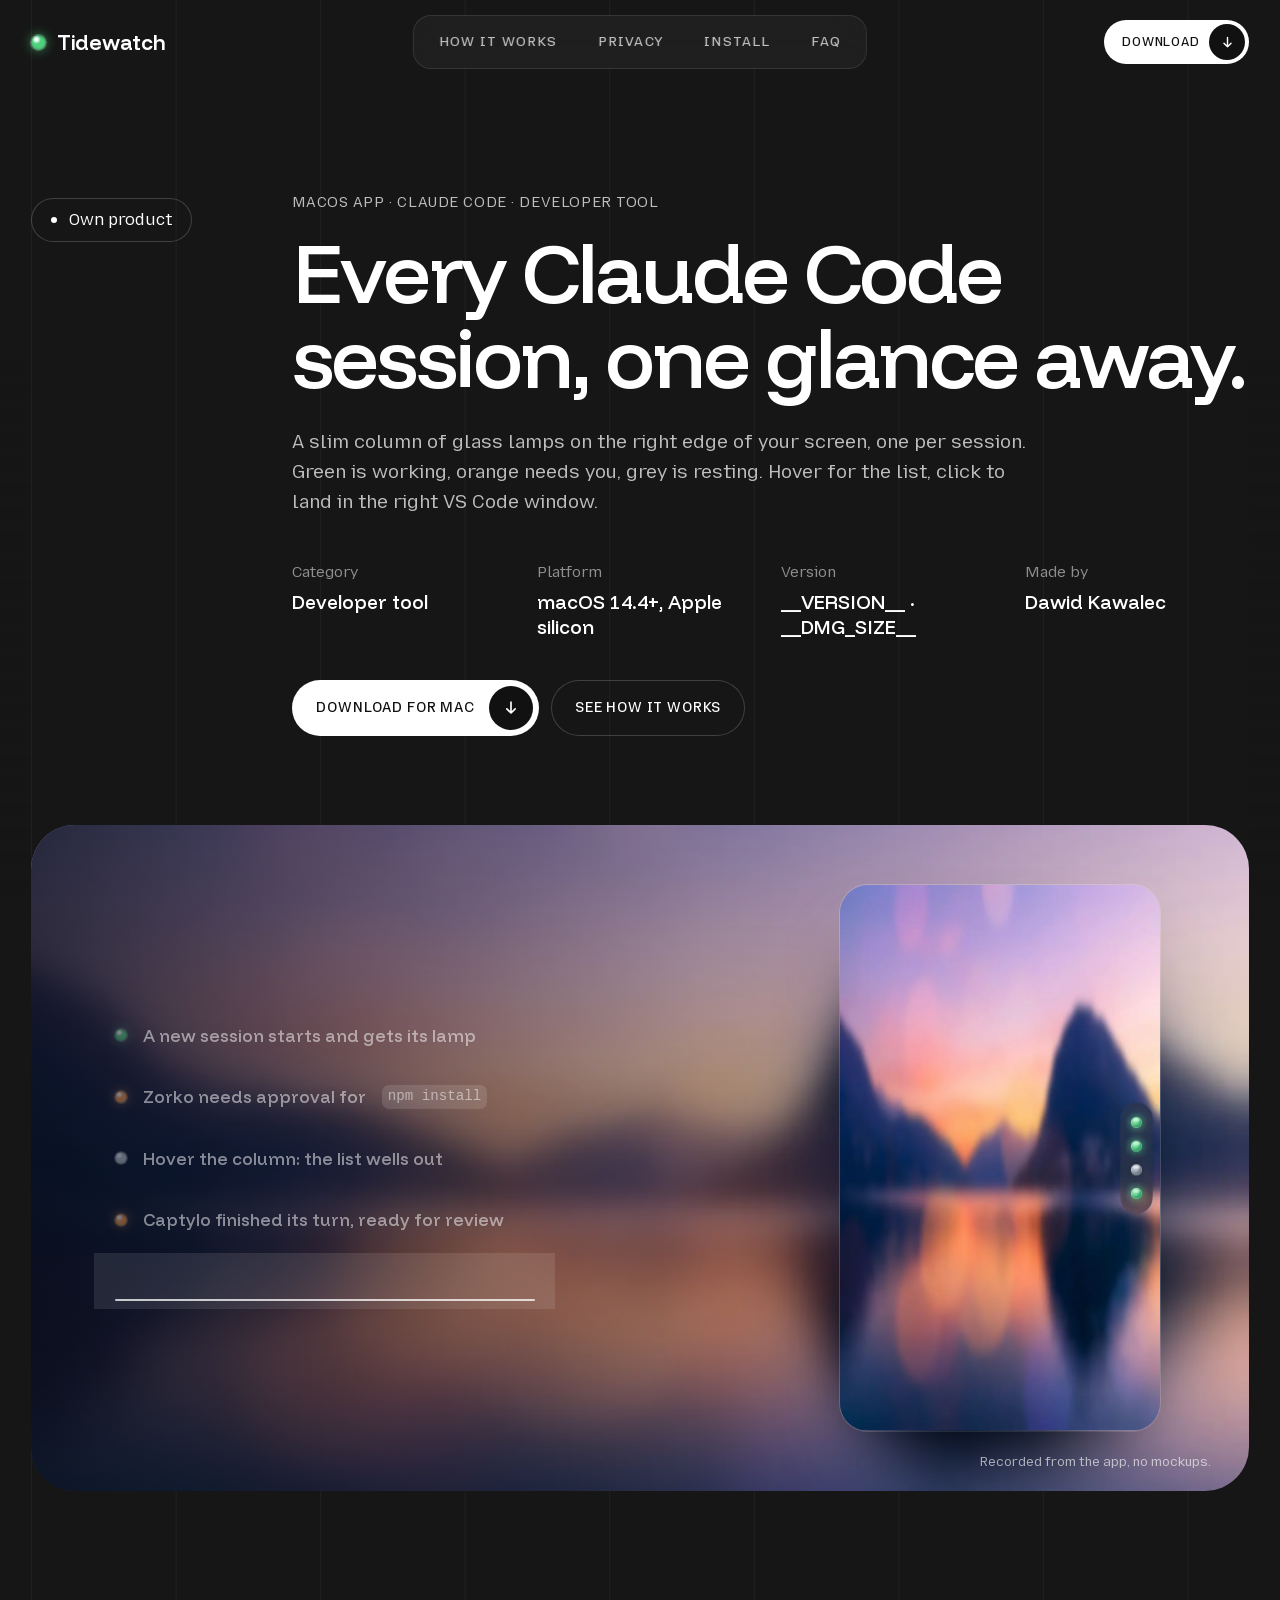
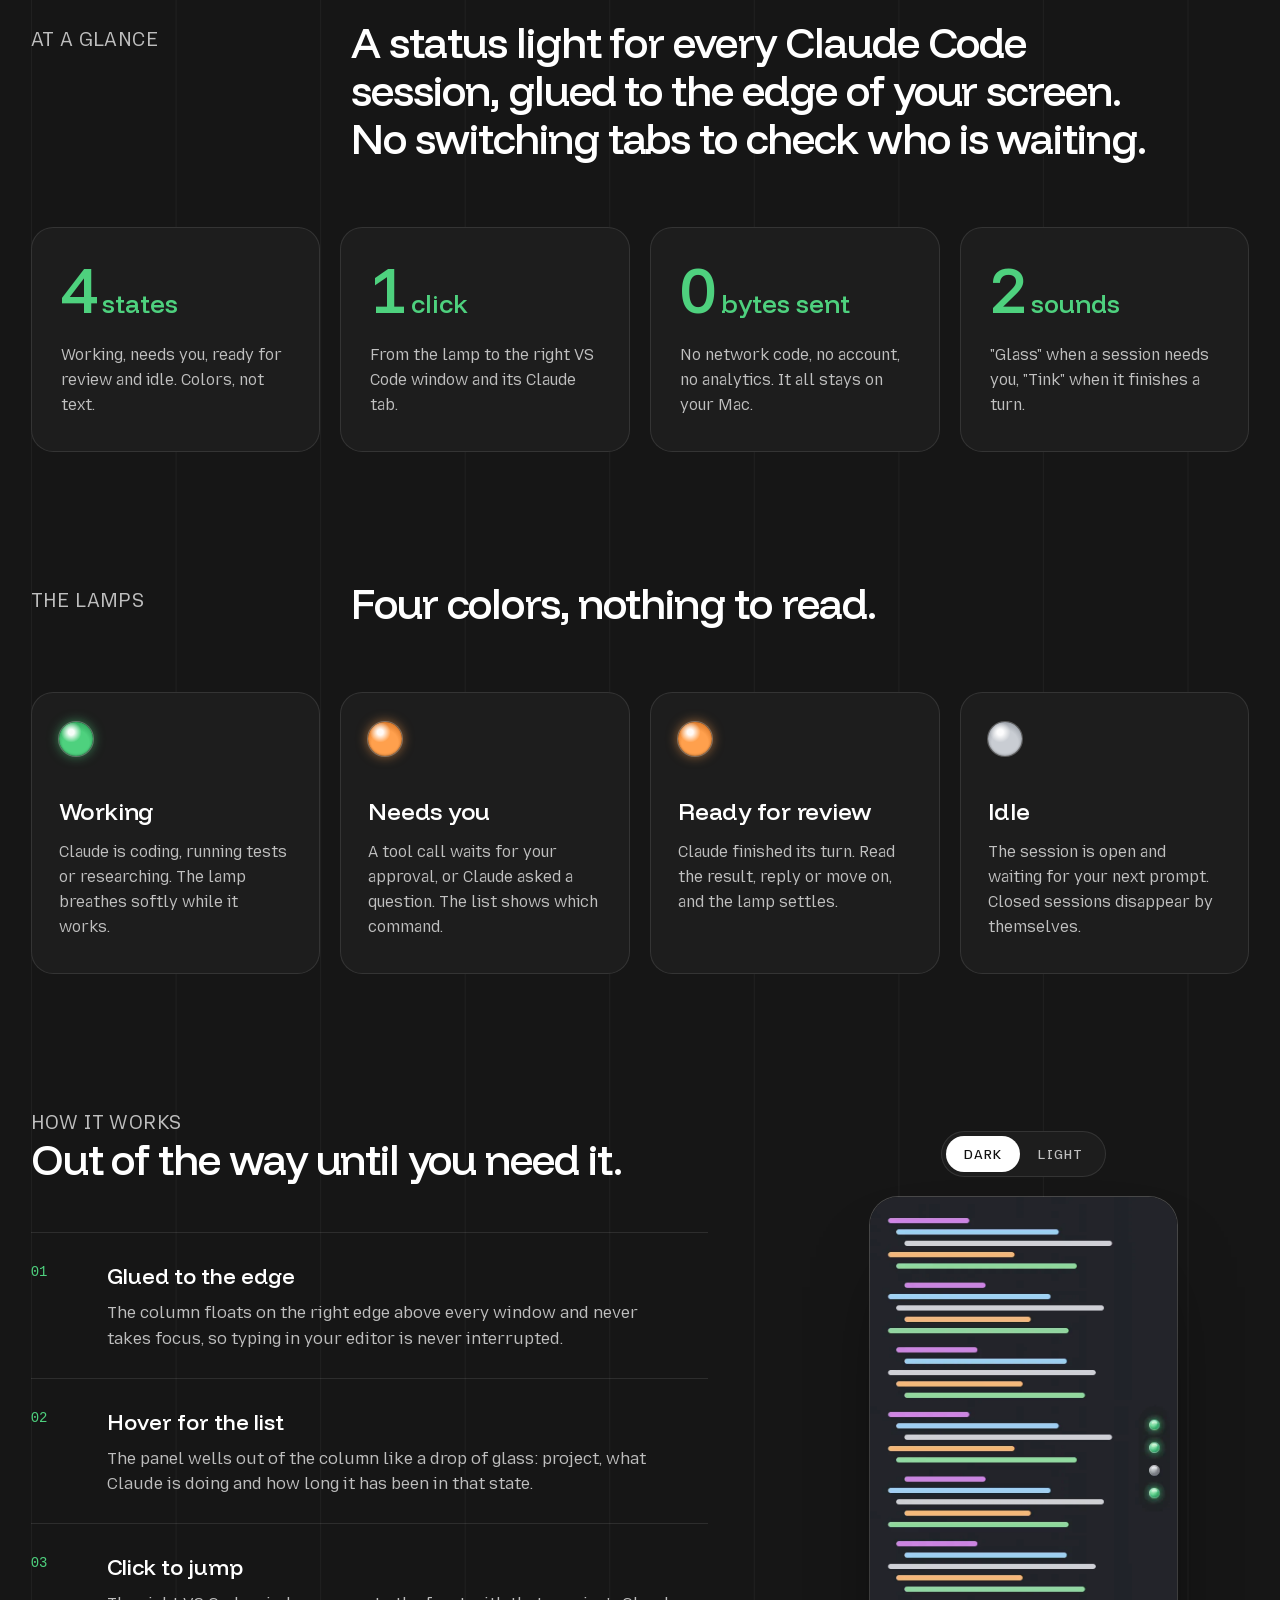
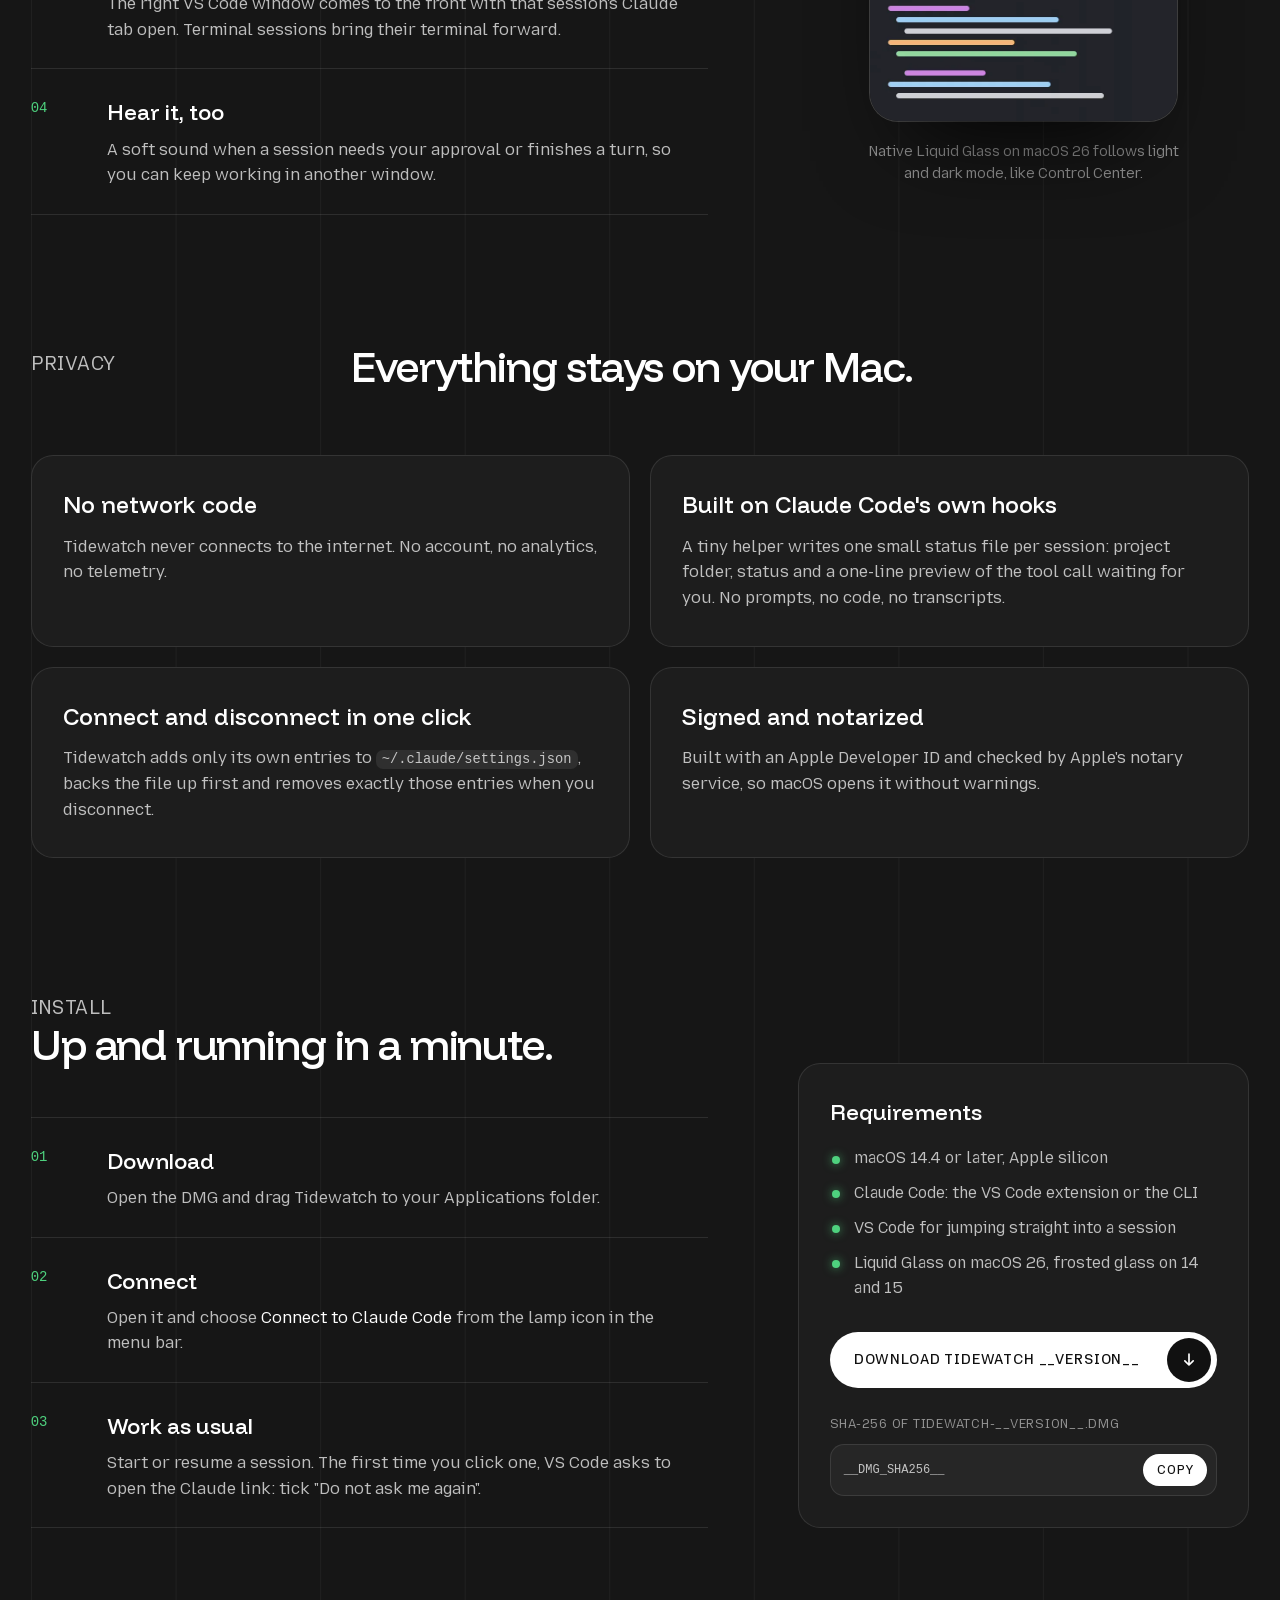
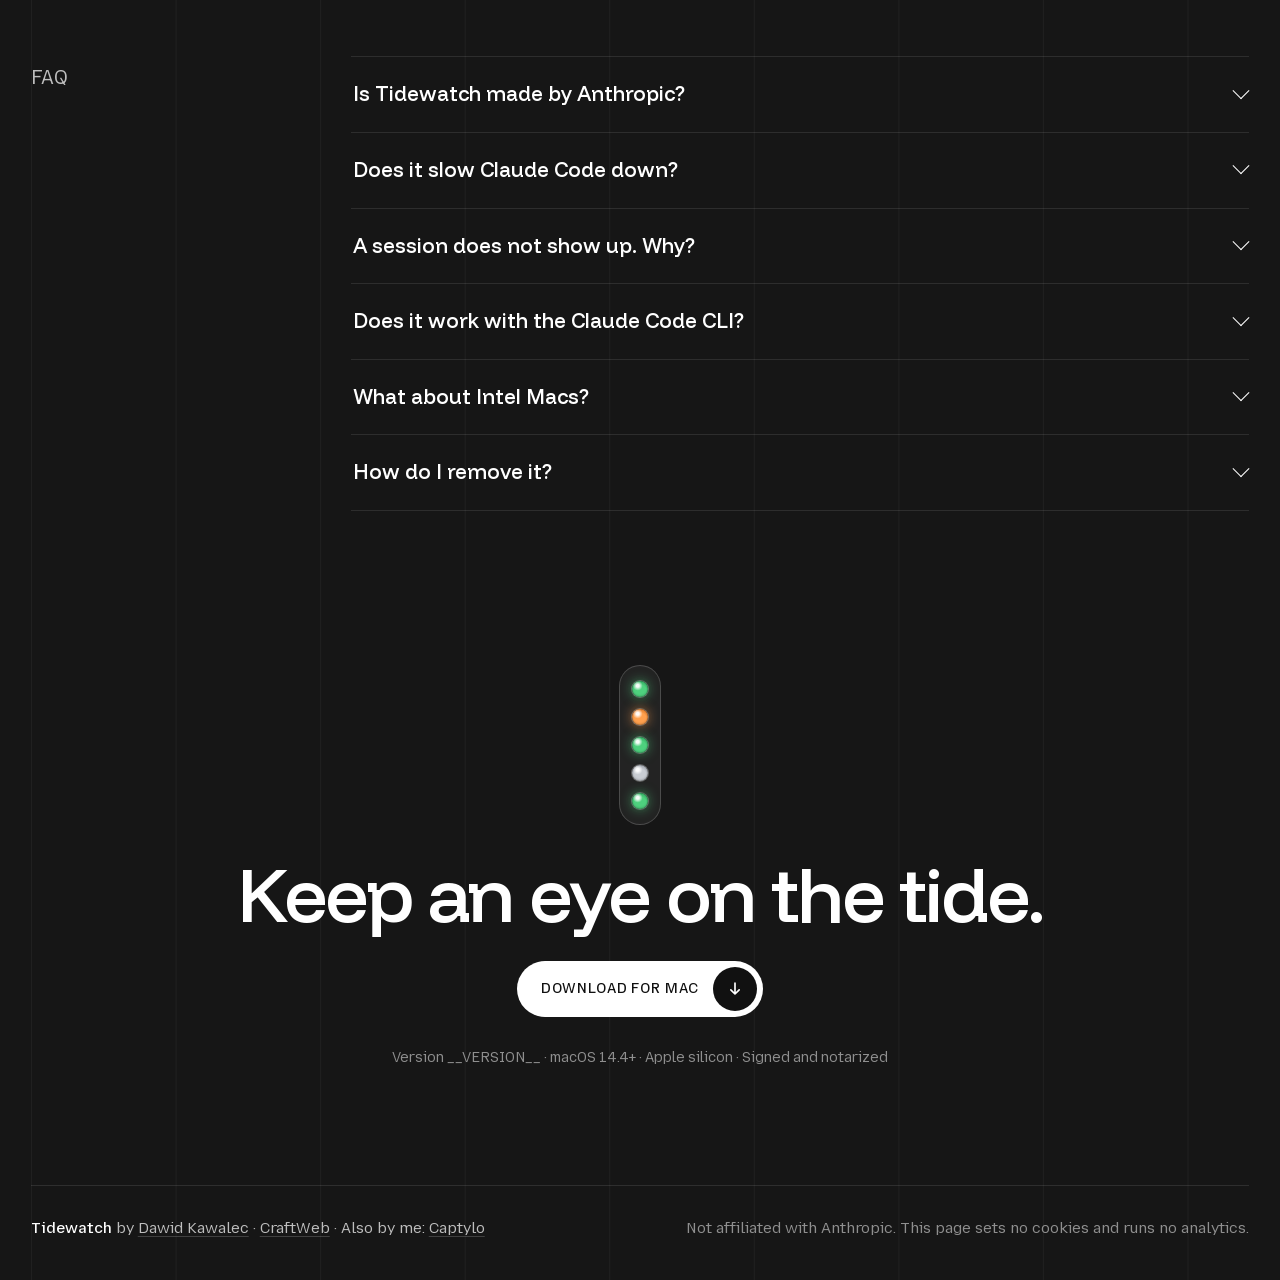
==== site/index.html @ ffd163c5 "Add the download page at kawalec.pl/tidewatch with looping app recordings Download page - site/: sta" ====
<!doctype html>
<html lang="en">
<head>
<meta charset="utf-8">
<meta name="viewport" content="width=device-width, initial-scale=1">
<title>Tidewatch - every Claude Code session at a glance, for macOS</title>
<meta name="description" content="Tidewatch puts a column of glass status lamps on the right edge of your Mac's screen, one per Claude Code session. See which session is working, which needs your approval and which is done, and jump to it in one click.">
<link rel="canonical" href="https://kawalec.pl/tidewatch/">
<meta name="theme-color" content="#161616">
<meta property="og:type" content="website">
<meta property="og:title" content="Tidewatch - every Claude Code session at a glance">
<meta property="og:description" content="Glass status lamps on the edge of your Mac's screen: green is working, orange needs you, grey is idle. Hover for the list, click to jump to the session.">
<meta property="og:url" content="https://kawalec.pl/tidewatch/">
<meta property="og:image" content="https://kawalec.pl/tidewatch/assets/img/og.jpg">
<meta property="og:image:width" content="1200">
<meta property="og:image:height" content="630">
<meta name="twitter:card" content="summary_large_image">
<link rel="icon" href="assets/img/icon.svg" type="image/svg+xml">
<script>document.documentElement.classList.add("js")</script>
<link rel="preload" href="assets/fonts/FunnelDisplay-latin.woff2" as="font" type="font/woff2" crossorigin>
<link rel="stylesheet" href="assets/site.css?v=__VERSION__">
<script type="application/ld+json">
{"@context":"https://schema.org","@type":"SoftwareApplication","name":"Tidewatch","operatingSystem":"macOS 14.4 or later","applicationCategory":"DeveloperApplication","softwareVersion":"__VERSION__","downloadUrl":"https://kawalec.pl/tidewatch/download/Tidewatch.dmg","author":{"@type":"Person","name":"Dawid Kawalec","url":"https://kawalec.pl/"}}
</script>
</head>
<body>
<a class="skip" href="#main">Skip to content</a>

<header class="site-header" data-header>
  <a class="brand" href="./" aria-label="Tidewatch home">
    <span class="gem gem-working" aria-hidden="true"></span>
    <span>Tidewatch</span>
  </a>
  <nav class="nav" aria-label="Sections">
    <a href="#how">How it works</a>
    <a href="#privacy">Privacy</a>
    <a href="#install">Install</a>
    <a href="#faq">FAQ</a>
  </nav>
  <a class="btn btn-light btn-sm" href="download/Tidewatch.dmg">
    <span>Download</span>
    <span class="btn-dot" aria-hidden="true"><svg viewBox="0 0 24 24"><path d="M12 5v13m0 0-5-5m5 5 5-5"/></svg></span>
  </a>
</header>

<main id="main">

  <section class="hero" aria-labelledby="hero-title">
    <div class="wrap hero-head">
      <p class="tag" data-reveal><span class="tag-dot" aria-hidden="true"></span>Own product</p>
      <div class="hero-copy">
        <p class="kicker" data-reveal>macOS app · Claude Code · Developer tool</p>
        <h1 id="hero-title" data-reveal style="--d:.08s">Every Claude Code session, one glance away.</h1>
        <p class="lead" data-reveal style="--d:.16s">A slim column of glass lamps on the right edge of your screen, one per session. Green is working, orange needs you, grey is resting. Hover for the list, click to land in the right VS Code window.</p>
        <dl class="meta" data-reveal style="--d:.24s">
          <div><dt>Category</dt><dd>Developer tool</dd></div>
          <div><dt>Platform</dt><dd>macOS 14.4+, Apple silicon</dd></div>
          <div><dt>Version</dt><dd>__VERSION__ · __DMG_SIZE__</dd></div>
          <div><dt>Made by</dt><dd>Dawid Kawalec</dd></div>
        </dl>
        <div class="cta-row" data-reveal style="--d:.32s">
          <a class="btn btn-light" href="download/Tidewatch.dmg">
            <span>Download for Mac</span>
            <span class="btn-dot" aria-hidden="true"><svg viewBox="0 0 24 24"><path d="M12 5v13m0 0-5-5m5 5 5-5"/></svg></span>
          </a>
          <a class="btn btn-ghost" href="#how">See how it works</a>
        </div>
      </div>
    </div>

    <div class="stage" data-reveal data-stage>
      <ol class="beats" aria-label="What happens in the video">
        <li data-at="0.9"><span class="gem gem-working" aria-hidden="true"></span>A new session starts and gets its lamp</li>
        <li data-at="2.3"><span class="gem gem-attention" aria-hidden="true"></span>Zorko needs approval for <code>npm install</code></li>
        <li data-at="3.7"><span class="gem gem-idle" aria-hidden="true"></span>Hover the column: the list wells out</li>
        <li data-at="6.8"><span class="gem gem-attention" aria-hidden="true"></span>Captylo finished its turn, ready for review</li>
        <li data-at="8.3"><span class="gem gem-working" aria-hidden="true"></span>Back to a quiet column on the edge</li>
      </ol>
      <div class="screen">
        <video data-loop data-beats muted playsinline loop preload="auto" poster="assets/video/demo-dusk.webp" width="352" height="600"
               aria-label="Tidewatch on a blurred desktop: a lamp appears, turns orange, the session list opens and closes again.">
          <source src="assets/video/demo-dusk.mp4" type="video/mp4">
        </video>
      </div>
      <p class="stage-note">Recorded from the app, no mockups.</p>
    </div>
  </section>

  <section class="section glance" aria-labelledby="glance-title">
    <div class="wrap">
      <div class="split">
        <p class="label" data-reveal>At a glance</p>
        <h2 id="glance-title" class="statement" data-reveal style="--d:.08s">A status light for every Claude Code session, glued to the edge of your screen. No switching tabs to check who is waiting.</h2>
      </div>
      <ul class="stats">
        <li class="card stat" data-reveal><p class="num">4<span>states</span></p><p>Working, needs you, ready for review and idle. Colors, not text.</p></li>
        <li class="card stat" data-reveal style="--d:.08s"><p class="num">1<span>click</span></p><p>From the lamp to the right VS Code window and its Claude tab.</p></li>
        <li class="card stat" data-reveal style="--d:.16s"><p class="num">0<span>bytes sent</span></p><p>No network code, no account, no analytics. It all stays on your Mac.</p></li>
        <li class="card stat" data-reveal style="--d:.24s"><p class="num">2<span>sounds</span></p><p>"Glass" when a session needs you, "Tink" when it finishes a turn.</p></li>
      </ul>
    </div>
  </section>

  <section class="section" aria-labelledby="states-title">
    <div class="wrap">
      <div class="split">
        <p class="label" data-reveal>The lamps</p>
        <h2 id="states-title" class="statement" data-reveal style="--d:.08s">Four colors, nothing to read.</h2>
      </div>
      <ul class="states">
        <li class="card state" data-reveal>
          <span class="gem gem-working gem-lg" aria-hidden="true"></span>
          <h3>Working</h3>
          <p>Claude is coding, running tests or researching. The lamp breathes softly while it works.</p>
        </li>
        <li class="card state state-attention" data-reveal style="--d:.08s">
          <span class="gem gem-attention gem-lg" aria-hidden="true"></span>
          <h3>Needs you</h3>
          <p>A tool call waits for your approval, or Claude asked a question. The list shows which command.</p>
        </li>
        <li class="card state state-attention" data-reveal style="--d:.16s">
          <span class="gem gem-attention gem-lg" aria-hidden="true"></span>
          <h3>Ready for review</h3>
          <p>Claude finished its turn. Read the result, reply or move on, and the lamp settles.</p>
        </li>
        <li class="card state state-idle" data-reveal style="--d:.24s">
          <span class="gem gem-idle gem-lg" aria-hidden="true"></span>
          <h3>Idle</h3>
          <p>The session is open and waiting for your next prompt. Closed sessions disappear by themselves.</p>
        </li>
      </ul>
    </div>
  </section>

  <section class="section" id="how" aria-labelledby="how-title">
    <div class="wrap how">
      <div>
        <p class="label" data-reveal>How it works</p>
        <h2 id="how-title" class="statement" data-reveal style="--d:.08s">Out of the way until you need it.</h2>
        <ol class="how-list">
          <li data-reveal><span class="step">01</span><div><h3>Glued to the edge</h3><p>The column floats on the right edge above every window and never takes focus, so typing in your editor is never interrupted.</p></div></li>
          <li data-reveal style="--d:.06s"><span class="step">02</span><div><h3>Hover for the list</h3><p>The panel wells out of the column like a drop of glass: project, what Claude is doing and how long it has been in that state.</p></div></li>
          <li data-reveal style="--d:.12s"><span class="step">03</span><div><h3>Click to jump</h3><p>The right VS Code window comes to the front with that session's Claude tab open. Terminal sessions bring their terminal forward.</p></div></li>
          <li data-reveal style="--d:.18s"><span class="step">04</span><div><h3>Hear it, too</h3><p>A soft sound when a session needs your approval or finishes a turn, so you can keep working in another window.</p></div></li>
        </ol>
      </div>
      <figure class="how-media" data-reveal>
        <div class="seg" role="group" aria-label="Appearance">
          <button type="button" aria-pressed="true" data-theme-video="dark">Dark</button>
          <button type="button" aria-pressed="false" data-theme-video="light">Light</button>
        </div>
        <div class="screen screen-sm">
          <video data-loop data-switch muted playsinline loop preload="metadata" poster="assets/video/demo-dark.webp" width="352" height="600"
                 aria-label="The same cycle over a code editor, in dark or light mode.">
            <source src="assets/video/demo-dark.mp4" type="video/mp4">
          </video>
        </div>
        <figcaption>Native Liquid Glass on macOS 26 follows light and dark mode, like Control Center.</figcaption>
      </figure>
    </div>
  </section>

  <section class="section" id="privacy" aria-labelledby="privacy-title">
    <div class="wrap">
      <div class="split">
        <p class="label" data-reveal>Privacy</p>
        <h2 id="privacy-title" class="statement" data-reveal style="--d:.08s">Everything stays on your Mac.</h2>
      </div>
      <ul class="facts">
        <li class="card fact" data-reveal><h3>No network code</h3><p>Tidewatch never connects to the internet. No account, no analytics, no telemetry.</p></li>
        <li class="card fact" data-reveal style="--d:.08s"><h3>Built on Claude Code's own hooks</h3><p>A tiny helper writes one small status file per session: project folder, status and a one-line preview of the tool call waiting for you. No prompts, no code, no transcripts.</p></li>
        <li class="card fact" data-reveal><h3>Connect and disconnect in one click</h3><p>Tidewatch adds only its own entries to <code>~/.claude/settings.json</code>, backs the file up first and removes exactly those entries when you disconnect.</p></li>
        <li class="card fact" data-reveal style="--d:.08s"><h3>Signed and notarized</h3><p>Built with an Apple Developer ID and checked by Apple's notary service, so macOS opens it without warnings.</p></li>
      </ul>
    </div>
  </section>

  <section class="section" id="install" aria-labelledby="install-title">
    <div class="wrap install">
      <div>
        <p class="label" data-reveal>Install</p>
        <h2 id="install-title" class="statement" data-reveal style="--d:.08s">Up and running in a minute.</h2>
        <ol class="how-list">
          <li data-reveal><span class="step">01</span><div><h3>Download</h3><p>Open the DMG and drag Tidewatch to your Applications folder.</p></div></li>
          <li data-reveal style="--d:.06s"><span class="step">02</span><div><h3>Connect</h3><p>Open it and choose <em>Connect to Claude Code</em> from the lamp icon in the menu bar.</p></div></li>
          <li data-reveal style="--d:.12s"><span class="step">03</span><div><h3>Work as usual</h3><p>Start or resume a session. The first time you click one, VS Code asks to open the Claude link: tick "Do not ask me again".</p></div></li>
        </ol>
      </div>
      <aside class="card specs" data-reveal aria-label="Requirements">
        <h3>Requirements</h3>
        <ul>
          <li>macOS 14.4 or later, Apple silicon</li>
          <li>Claude Code: the VS Code extension or the CLI</li>
          <li>VS Code for jumping straight into a session</li>
          <li>Liquid Glass on macOS 26, frosted glass on 14 and 15</li>
        </ul>
        <a class="btn btn-light btn-wide" href="download/Tidewatch.dmg">
          <span>Download Tidewatch __VERSION__</span>
          <span class="btn-dot" aria-hidden="true"><svg viewBox="0 0 24 24"><path d="M12 5v13m0 0-5-5m5 5 5-5"/></svg></span>
        </a>
        <p class="sha-label">SHA-256 of Tidewatch-__VERSION__.dmg</p>
        <div class="sha">
          <code data-sha>__DMG_SHA256__</code>
          <button class="sha-copy" type="button" data-copy aria-label="Copy the SHA-256 checksum">Copy</button>
        </div>
      </aside>
    </div>
  </section>

  <section class="section" id="faq" aria-labelledby="faq-title">
    <div class="wrap">
      <div class="split">
        <p class="label" data-reveal>FAQ</p>
        <div class="faq" data-reveal style="--d:.08s">
          <h2 id="faq-title" class="visually-hidden">Questions</h2>
          <details>
            <summary>Is Tidewatch made by Anthropic?</summary>
            <p>No. It is an independent tool by Dawid Kawalec. Claude and Claude Code are trademarks of Anthropic.</p>
          </details>
          <details>
            <summary>Does it slow Claude Code down?</summary>
            <p>No. The helper finishes in milliseconds, never blocks and never changes what Claude does. If anything goes wrong it simply exits.</p>
          </details>
          <details>
            <summary>A session does not show up. Why?</summary>
            <p>Claude Code runs hooks only in folders you trust. Open the folder in Claude Code once and accept the trust prompt. If nothing shows up at all, choose <em>Connect to Claude Code</em> in the menu bar again.</p>
          </details>
          <details>
            <summary>Does it work with the Claude Code CLI?</summary>
            <p>Yes. CLI sessions get their lamp too. A click brings Terminal, iTerm, Ghostty or Warp to the front, or opens the folder in VS Code when the session runs in VS Code's terminal.</p>
          </details>
          <details>
            <summary>What about Intel Macs?</summary>
            <p>Tidewatch is built for Apple silicon only for now.</p>
          </details>
          <details>
            <summary>How do I remove it?</summary>
            <p>Choose <em>Disconnect</em> in the menu bar, quit Tidewatch, then delete the app and the folder <code>~/Library/Application Support/Tidewatch</code>. Your Claude Code settings are back to how they were.</p>
          </details>
        </div>
      </div>
    </div>
  </section>

  <section class="outro" aria-labelledby="outro-title">
    <div class="wrap outro-inner" data-reveal>
      <div class="outro-lamps" aria-hidden="true">
        <span class="gem gem-working"></span><span class="gem gem-attention"></span><span class="gem gem-working"></span><span class="gem gem-idle"></span><span class="gem gem-working"></span>
      </div>
      <h2 id="outro-title">Keep an eye on the tide.</h2>
      <a class="btn btn-light" href="download/Tidewatch.dmg">
        <span>Download for Mac</span>
        <span class="btn-dot" aria-hidden="true"><svg viewBox="0 0 24 24"><path d="M12 5v13m0 0-5-5m5 5 5-5"/></svg></span>
      </a>
      <p class="outro-meta">Version __VERSION__ · macOS 14.4+ · Apple silicon · Signed and notarized</p>
    </div>
  </section>

</main>

<footer class="site-footer">
  <div class="wrap footer-row">
    <p><b>Tidewatch</b> by <a href="https://kawalec.pl/">Dawid Kawalec</a> · <a href="https://craftweb.pl/">CraftWeb</a> · Also by me: <a href="https://captylo.com/">Captylo</a></p>
    <p class="footer-note">Not affiliated with Anthropic. This page sets no cookies and runs no analytics.</p>
  </div>
</footer>

<script src="assets/site.js?v=__VERSION__" defer></script>
</body>
</html>
---- site/assets/site.css ----
/* Tidewatch download page (kawalec.pl/tidewatch, craftweb.pl/tidewatch). Visual language of the
   kawalec.pl project pages: near-black page with faint vertical grid lines, Funnel Display and
   Mozilla Text, a capsule nav, white pill buttons with a dark arrow dot, dark cards with a hairline.
   The accent colors are the app's lamps. All URLs are relative: the page lives under a prefix. */

@font-face{font-family:"Funnel Display";src:url(fonts/FunnelDisplay-latin.woff2) format("woff2");font-weight:300 800;font-style:normal;font-display:swap}
@font-face{font-family:"Mozilla Text";src:url(fonts/MozillaText-latin.woff2) format("woff2");font-weight:200 700;font-style:normal;font-display:swap}

:root{
  --bg:#161616;--bg-2:#1b1b1b;--card:#1d1d1d;--card-2:#222;
  --fg:#fff;--fg-2:rgba(255,255,255,.72);--fg-3:rgba(255,255,255,.52);
  --line:rgba(255,255,255,.1);--line-2:rgba(255,255,255,.18);
  /* lamps (app StatusPalette) */
  --green:#4ED17E;--green-deep:#1E8C4A;--orange:#FFA04D;--orange-deep:#C25E12;--grey:#C9CDD3;--grey-deep:#7D838C;
  --display:"Funnel Display",ui-sans-serif,system-ui,-apple-system,sans-serif;
  --text:"Mozilla Text",ui-sans-serif,system-ui,-apple-system,sans-serif;
  --mono:ui-monospace,"SF Mono",Menlo,monospace;
  --max:1376px;--gut:clamp(16px,2.4vw,32px);
  --r-xl:44px;--r-lg:28px;--r-md:22px;
  --ease:cubic-bezier(.22,.8,.24,1);
  --spring:cubic-bezier(.32,1.36,.48,1);
}

*,*::before,*::after{box-sizing:border-box}
html{-webkit-text-size-adjust:100%;scroll-behavior:smooth;scroll-padding-top:100px;background:var(--bg)}
body{margin:0;color:var(--fg);font:400 17px/1.6 var(--text);-webkit-font-smoothing:antialiased;-moz-osx-font-smoothing:grayscale;overflow-x:hidden;
  background:var(--bg) linear-gradient(90deg,rgba(255,255,255,.045) 1px,transparent 1px) 0 0/calc((100% - 2*var(--gut))/8) 100% repeat-x;background-origin:content-box;background-clip:content-box;padding:0 var(--gut)}
body::before{content:"";position:fixed;inset:0;z-index:-1;pointer-events:none;background:linear-gradient(180deg,transparent 40%,var(--bg) 100%)}
img,video{display:block;max-width:100%}
a{color:inherit;text-decoration:none}
button{font:inherit;color:inherit;background:none;border:0;padding:0;cursor:pointer}
h1,h2,h3{font-family:var(--display);font-weight:500;margin:0;text-wrap:balance}
p{margin:0}
ul,ol,dl,dd{margin:0;padding:0;list-style:none}
code{font:500 .86em/1.4 var(--mono);padding:2px 6px;border-radius:7px;background:rgba(255,255,255,.08)}
em{font-style:normal;color:var(--fg)}
:focus-visible{outline:2px solid var(--green);outline-offset:3px;border-radius:10px}
.skip{position:fixed;left:16px;top:-60px;z-index:100;background:#fff;color:#111;padding:10px 16px;border-radius:12px;font-weight:600;transition:top .2s}
.skip:focus{top:16px}
.visually-hidden{position:absolute;width:1px;height:1px;overflow:hidden;clip:rect(0 0 0 0);white-space:nowrap}
.wrap{width:min(var(--max),100%);margin-inline:auto}

/* ---------------------------------------------------------------- lamps (glass gems) */
.gem{--c:var(--green);--d:var(--green-deep);display:inline-block;flex:none;width:12px;height:12px;border-radius:50%;
  background:radial-gradient(circle at 36% 30%,rgba(255,255,255,.95) 0 9%,rgba(255,255,255,0) 32%),radial-gradient(circle at 50% 62%,var(--c) 0 48%,var(--d) 100%);
  box-shadow:0 0 0 1px rgba(255,255,255,.25),0 0 12px color-mix(in srgb,var(--c) 65%,transparent),inset 0 -1px 2px rgba(0,0,0,.25)}
.gem-attention{--c:var(--orange);--d:var(--orange-deep)}
.gem-idle{--c:var(--grey);--d:var(--grey-deep);box-shadow:0 0 0 1px rgba(255,255,255,.28),inset 0 -1px 2px rgba(0,0,0,.25)}
.gem-lg{width:34px;height:34px}
.gem-working{animation:breathe 2.6s ease-in-out infinite}
@keyframes breathe{50%{box-shadow:0 0 0 1px rgba(255,255,255,.25),0 0 24px color-mix(in srgb,var(--c) 95%,transparent),inset 0 -1px 2px rgba(0,0,0,.25);filter:brightness(1.08)}}
/* the app's status-change pop */
@keyframes pop{0%{transform:scale(1)}35%{transform:scale(1.32)}65%{transform:scale(.94)}100%{transform:scale(1)}}

/* ---------------------------------------------------------------- buttons */
.btn{display:inline-flex;align-items:center;gap:14px;height:56px;padding:0 6px 0 24px;border-radius:999px;font:500 14px/1 var(--text);letter-spacing:.06em;text-transform:uppercase;white-space:nowrap;transition:transform .3s var(--ease),background-color .3s var(--ease),box-shadow .3s var(--ease)}
.btn-light{background:#fff;color:#111}
.btn-light:hover{transform:translateY(-2px);box-shadow:0 18px 40px -18px rgba(78,209,126,.55)}
.btn-dot{display:grid;place-items:center;width:44px;height:44px;border-radius:50%;background:#111;color:#fff;transition:transform .45s var(--spring)}
.btn-dot svg{width:20px;height:20px;fill:none;stroke:currentColor;stroke-width:2;stroke-linecap:round;stroke-linejoin:round}
.btn:hover .btn-dot{transform:translateY(3px)}
.btn-ghost{padding:0 24px;color:var(--fg);box-shadow:inset 0 0 0 1px var(--line-2)}
.btn-ghost:hover{background:rgba(255,255,255,.06)}
.btn-sm{height:44px;padding:0 4px 0 18px;font-size:12.5px;gap:10px}
.btn-sm .btn-dot{width:36px;height:36px}
.btn-sm .btn-dot svg{width:17px;height:17px}
.btn-wide{width:100%;justify-content:space-between;margin:4px 0 26px}
.cta-row{display:flex;flex-wrap:wrap;gap:12px}

/* ---------------------------------------------------------------- header */
.site-header{position:fixed;inset:0 0 auto;z-index:50;display:flex;align-items:center;justify-content:space-between;gap:16px;height:84px;padding:0 max(var(--gut),calc((100% - var(--max))/2))}
.site-header::before{content:"";position:absolute;inset:0;z-index:-1;background:linear-gradient(180deg,rgba(22,22,22,.92),rgba(22,22,22,0));opacity:0;transition:opacity .35s}
.site-header.is-scrolled::before{opacity:1}
.brand{display:flex;align-items:center;gap:11px;font:600 21px/1 var(--display);letter-spacing:-.01em}
.brand .gem{width:15px;height:15px}
.nav{position:absolute;left:50%;transform:translateX(-50%);display:flex;gap:4px;padding:8px;border-radius:18px;background:rgba(34,34,34,.82);-webkit-backdrop-filter:blur(16px);backdrop-filter:blur(16px);box-shadow:inset 0 0 0 1px var(--line)}
.nav a{padding:12px 18px;border-radius:12px;font:500 13.5px/1 var(--text);letter-spacing:.09em;text-transform:uppercase;color:var(--fg-2);transition:color .2s,background-color .2s}
.nav a:hover{color:#fff;background:rgba(255,255,255,.07)}
@media (max-width:900px){.nav{display:none}.site-header{height:72px}}

/* ---------------------------------------------------------------- reveal on scroll */
.js [data-reveal]{opacity:0;transform:translateY(28px);transition:opacity .9s var(--ease) var(--d,0s),transform .9s var(--ease) var(--d,0s)}
.js [data-reveal].is-in{opacity:1;transform:none}

/* ---------------------------------------------------------------- hero */
.hero{padding-top:clamp(132px,15vw,200px)}
.hero-head{display:grid;grid-template-columns:minmax(150px,.22fr) 1fr;gap:clamp(20px,4vw,64px)}
.tag{align-self:start;display:inline-flex;align-items:center;gap:12px;justify-self:start;height:44px;padding:0 20px;border-radius:999px;box-shadow:inset 0 0 0 1px var(--line-2);font-size:16px;margin-top:6px}
.tag-dot{width:6px;height:6px;border-radius:50%;background:#fff}
.kicker{font:400 14.5px/1.4 var(--text);letter-spacing:.04em;text-transform:uppercase;color:var(--fg-2);margin-bottom:18px}
.hero h1{font-size:clamp(46px,6.6vw,96px);line-height:1;letter-spacing:-.035em;max-width:13em}
.lead{margin-top:28px;font-size:clamp(17px,1.45vw,20px);line-height:1.6;color:var(--fg-2);max-width:40em}
.meta{display:grid;grid-template-columns:repeat(4,minmax(0,1fr));gap:20px;margin:44px 0 40px;max-width:1080px}
.meta dt{font-size:15px;color:var(--fg-3);margin-bottom:6px}
.meta dd{font:500 19px/1.3 var(--display)}
@media (max-width:900px){.hero-head{grid-template-columns:1fr}.tag{margin:0}.meta{grid-template-columns:repeat(2,minmax(0,1fr))}}

/* The stage: the dusk wallpaper the demo was recorded on, the video glued to its right part and the
   beats of the cycle on the left, lit in sync with the video. */
.stage{position:relative;margin-top:clamp(56px,7vw,96px);min-height:clamp(560px,52vw,740px);border-radius:var(--r-xl);overflow:hidden;isolation:isolate;
  display:grid;grid-template-columns:minmax(0,1fr) auto;align-items:center;gap:clamp(24px,5vw,80px);padding:clamp(28px,4vw,64px) clamp(28px,7vw,120px) clamp(28px,4vw,64px) clamp(28px,5vw,80px);
  background:url(img/dusk.webp) center/cover no-repeat}
.stage::before{content:"";position:absolute;inset:0;z-index:-1;background:linear-gradient(90deg,rgba(10,12,22,.78),rgba(10,12,22,.35) 55%,rgba(10,12,22,.1))}
.screen{position:relative;width:clamp(260px,25vw,352px);aspect-ratio:352/600;border-radius:var(--r-lg);overflow:hidden;
  box-shadow:0 50px 90px -40px rgba(0,0,0,.85),0 0 0 1px rgba(255,255,255,.22);transition:transform .7s var(--spring),box-shadow .5s var(--ease)}
.screen video{width:100%;height:100%;object-fit:cover}
.stage:hover .screen{transform:translateY(-6px) scale(1.015);box-shadow:0 60px 110px -40px rgba(0,0,0,.9),0 0 0 1px rgba(255,255,255,.32)}
.beats{display:grid;gap:6px;max-width:460px;counter-reset:beat}
.beats li{position:relative;display:flex;align-items:center;gap:16px;padding:16px 20px;border-radius:18px;font:500 clamp(16px,1.35vw,19px)/1.35 var(--display);color:rgba(255,255,255,.5);transition:color .45s var(--ease),background-color .45s var(--ease)}
.beats li .gem{opacity:.45;transition:opacity .45s,transform .45s}
.beats li code{background:rgba(255,255,255,.12);font-size:.82em}
.beats li::after{content:"";position:absolute;left:20px;right:20px;bottom:8px;height:2px;border-radius:2px;background:rgba(255,255,255,.75);transform:scaleX(0);transform-origin:left}
.beats li.is-on{color:#fff;background:rgba(255,255,255,.1);-webkit-backdrop-filter:blur(14px);backdrop-filter:blur(14px);box-shadow:inset 0 0 0 1px rgba(255,255,255,.16)}
.beats li.is-on .gem{opacity:1;animation:pop .6s var(--ease)}
.beats li.is-on::after{animation:progress var(--beat,1.4s) linear forwards}
@keyframes progress{to{transform:scaleX(1)}}
.stage-note{position:absolute;right:clamp(20px,3vw,40px);bottom:18px;font-size:13px;color:rgba(255,255,255,.62)}
@media (max-width:860px){
  .stage{grid-template-columns:1fr;justify-items:center;padding:32px 20px 52px;min-height:0}
  .stage::before{background:linear-gradient(180deg,rgba(10,12,22,.25),rgba(10,12,22,.7))}
  .screen{order:-1;width:min(300px,78vw)}
  .beats{width:100%}
  .beats li{padding:12px 16px;font-size:16px}
  .beats li:not(.is-on){display:none}
  .stage-note{left:0;right:0;text-align:center}
}

/* ---------------------------------------------------------------- sections */
.section{padding:clamp(88px,10vw,150px) 0 0}
.split{display:grid;grid-template-columns:minmax(150px,.3fr) 1fr;gap:clamp(20px,4vw,64px);align-items:start}
.label{font:400 clamp(17px,1.5vw,21px)/1.3 var(--text);letter-spacing:.02em;text-transform:uppercase;color:var(--fg-2);padding-top:.5em}
.statement{font-size:clamp(30px,3.3vw,48px);line-height:1.14;letter-spacing:-.025em;max-width:22em}
@media (max-width:900px){.split{grid-template-columns:1fr}.label{padding:0}}

.card{position:relative;border-radius:var(--r-md);background:var(--card);box-shadow:inset 0 0 0 1px var(--line);
  transition:transform .5s var(--spring),box-shadow .4s var(--ease),background-color .4s var(--ease)}
.card:hover{transform:translateY(-4px);background:var(--card-2);box-shadow:inset 0 0 0 1px color-mix(in srgb,var(--accent,var(--green)) 45%,transparent),0 30px 60px -40px color-mix(in srgb,var(--accent,var(--green)) 60%,transparent)}

.stats{display:grid;grid-template-columns:repeat(4,minmax(0,1fr));gap:20px;margin-top:clamp(40px,5vw,64px)}
.stat{padding:30px 30px 34px}
.num{font:500 clamp(48px,5vw,64px)/1 var(--display);letter-spacing:-.03em;color:var(--green);margin-bottom:22px}
.num span{font-size:.4em;letter-spacing:0;margin-left:6px}
.stat p:last-child{font-size:15.5px;color:var(--fg-2);max-width:20em}
@media (max-width:1000px){.stats{grid-template-columns:repeat(2,minmax(0,1fr))}}
@media (max-width:520px){.stats{gap:12px}.stat{padding:22px 18px 24px}.num{margin-bottom:14px}.num span{display:block;margin:6px 0 0}.stat p:last-child{font-size:14.5px}}

.states{display:grid;grid-template-columns:repeat(4,minmax(0,1fr));gap:20px;margin-top:clamp(40px,5vw,64px)}
.state{padding:30px 28px 34px}
.state-attention{--accent:var(--orange)}
.state-idle{--accent:var(--grey)}
.state .gem{margin-bottom:28px}
.state:hover .gem{animation:pop .6s var(--ease)}
.state:hover .gem-working{animation:pop .6s var(--ease),breathe 2.6s ease-in-out .6s infinite}
.state h3{font-size:24px;letter-spacing:-.01em;margin-bottom:10px}
.state p{font-size:15.5px;color:var(--fg-2)}
@media (max-width:1000px){.states{grid-template-columns:repeat(2,minmax(0,1fr))}}
@media (max-width:520px){.states{grid-template-columns:1fr}}

.how{display:grid;grid-template-columns:minmax(0,1.2fr) minmax(0,.8fr);gap:clamp(40px,7vw,120px);align-items:center}
.how-list{display:grid;margin-top:clamp(32px,4vw,48px);border-top:1px solid var(--line)}
.how-list li{display:grid;grid-template-columns:64px 1fr;gap:12px;padding:26px 0;border-bottom:1px solid var(--line);transition:padding-left .4s var(--ease)}
.how-list li:hover{padding-left:10px}
.step{font:500 14px/1.9 var(--mono);color:var(--green)}
.how-list h3{font-size:22px;margin-bottom:6px}
.how-list p{color:var(--fg-2);font-size:16px;max-width:36em}
.how-media{margin:0;display:flex;flex-direction:column;align-items:center;gap:20px;justify-self:center}
.how-media figcaption{font-size:14px;color:var(--fg-3);text-align:center;max-width:24em}
.screen-sm{width:clamp(260px,24vw,340px)}
.how-media:hover .screen{transform:translateY(-6px) scale(1.015)}
.seg{display:inline-flex;padding:5px;border-radius:999px;background:var(--card);box-shadow:inset 0 0 0 1px var(--line)}
.seg button{height:36px;padding:0 18px;border-radius:999px;font:500 13px/1 var(--text);letter-spacing:.08em;text-transform:uppercase;color:var(--fg-2);transition:background-color .3s,color .3s}
.seg button[aria-pressed="true"]{background:#fff;color:#111}
@media (max-width:900px){.how{grid-template-columns:1fr}}

.facts{display:grid;grid-template-columns:repeat(2,minmax(0,1fr));gap:20px;margin-top:clamp(40px,5vw,64px)}
.fact{padding:32px 32px 36px}
.fact h3{font-size:23px;margin-bottom:10px}
.fact p{color:var(--fg-2);font-size:16px}
@media (max-width:760px){.facts{grid-template-columns:1fr}}

.install{display:grid;grid-template-columns:minmax(0,1.2fr) minmax(0,.8fr);gap:clamp(40px,7vw,120px);align-items:end}
.specs{padding:32px}
.specs:hover{transform:none}
.specs h3{font-size:22px;margin-bottom:16px}
.specs ul{display:grid;gap:10px;margin-bottom:28px}
.specs li{position:relative;padding-left:24px;font-size:15.5px;color:var(--fg-2)}
.specs li::before{content:"";position:absolute;left:2px;top:.6em;width:8px;height:8px;border-radius:50%;background:var(--green);box-shadow:0 0 10px rgba(78,209,126,.7)}
.sha-label{font-size:12.5px;letter-spacing:.06em;text-transform:uppercase;color:var(--fg-3);margin-bottom:10px}
.sha{display:flex;align-items:center;gap:10px;padding:10px 10px 10px 14px;border-radius:14px;background:rgba(255,255,255,.04);box-shadow:inset 0 0 0 1px var(--line)}
.sha code{flex:1;min-width:0;padding:0;background:none;font-size:12px;line-height:1.5;word-break:break-all;color:var(--fg-2)}
.sha-copy{flex:none;height:32px;padding:0 14px;border-radius:999px;font:500 12px/1 var(--text);letter-spacing:.06em;text-transform:uppercase;background:#fff;color:#111}
@media (max-width:900px){.install{grid-template-columns:1fr}}

.faq{border-top:1px solid var(--line)}
.faq details{border-bottom:1px solid var(--line)}
.faq summary{list-style:none;display:flex;justify-content:space-between;align-items:center;gap:20px;padding:24px 2px;font:500 clamp(19px,1.6vw,23px)/1.3 var(--display);cursor:pointer;transition:color .2s}
.faq summary:hover{color:var(--green)}
.faq summary::-webkit-details-marker{display:none}
.faq summary::after{content:"";flex:none;width:12px;height:12px;border-right:1.5px solid currentColor;border-bottom:1.5px solid currentColor;transform:rotate(45deg) translate(-3px,-3px);transition:transform .35s var(--spring)}
.faq details[open] summary::after{transform:rotate(-135deg) translate(-3px,-3px)}
.faq details p{padding:0 2px 26px;color:var(--fg-2);max-width:44em}

.outro{padding:clamp(110px,12vw,180px) 0 clamp(80px,9vw,120px);text-align:center}
.outro-inner{display:flex;flex-direction:column;align-items:center;gap:30px}
.outro-lamps{display:flex;flex-direction:column;gap:12px;padding:16px 13px;border-radius:999px;background:rgba(255,255,255,.06);box-shadow:inset 0 0 0 1px var(--line-2)}
.outro-lamps .gem{width:16px;height:16px}
.outro-lamps .gem:nth-child(2){animation:pop .7s var(--ease) 1.2s 3}
.outro h2{font-size:clamp(40px,6vw,88px);line-height:1;letter-spacing:-.035em}
.outro-meta{font-size:14px;color:var(--fg-3)}

.site-footer{padding:30px 0 40px;border-top:1px solid var(--line);font-size:15px;color:var(--fg-2)}
.footer-row{display:flex;flex-wrap:wrap;justify-content:space-between;gap:10px 24px}
.footer-row b{color:var(--fg);font-weight:500}
.footer-row a{text-decoration:underline;text-underline-offset:3px;text-decoration-color:var(--line-2)}
.footer-row a:hover{text-decoration-color:currentColor}
.footer-note{color:var(--fg-3)}

@media (prefers-reduced-motion:reduce){
  html{scroll-behavior:auto}
  [data-reveal]{opacity:1;transform:none;transition:none}
  *,*::before,*::after{animation-duration:.01ms!important;animation-iteration-count:1!important;transition-duration:.01ms!important}
}
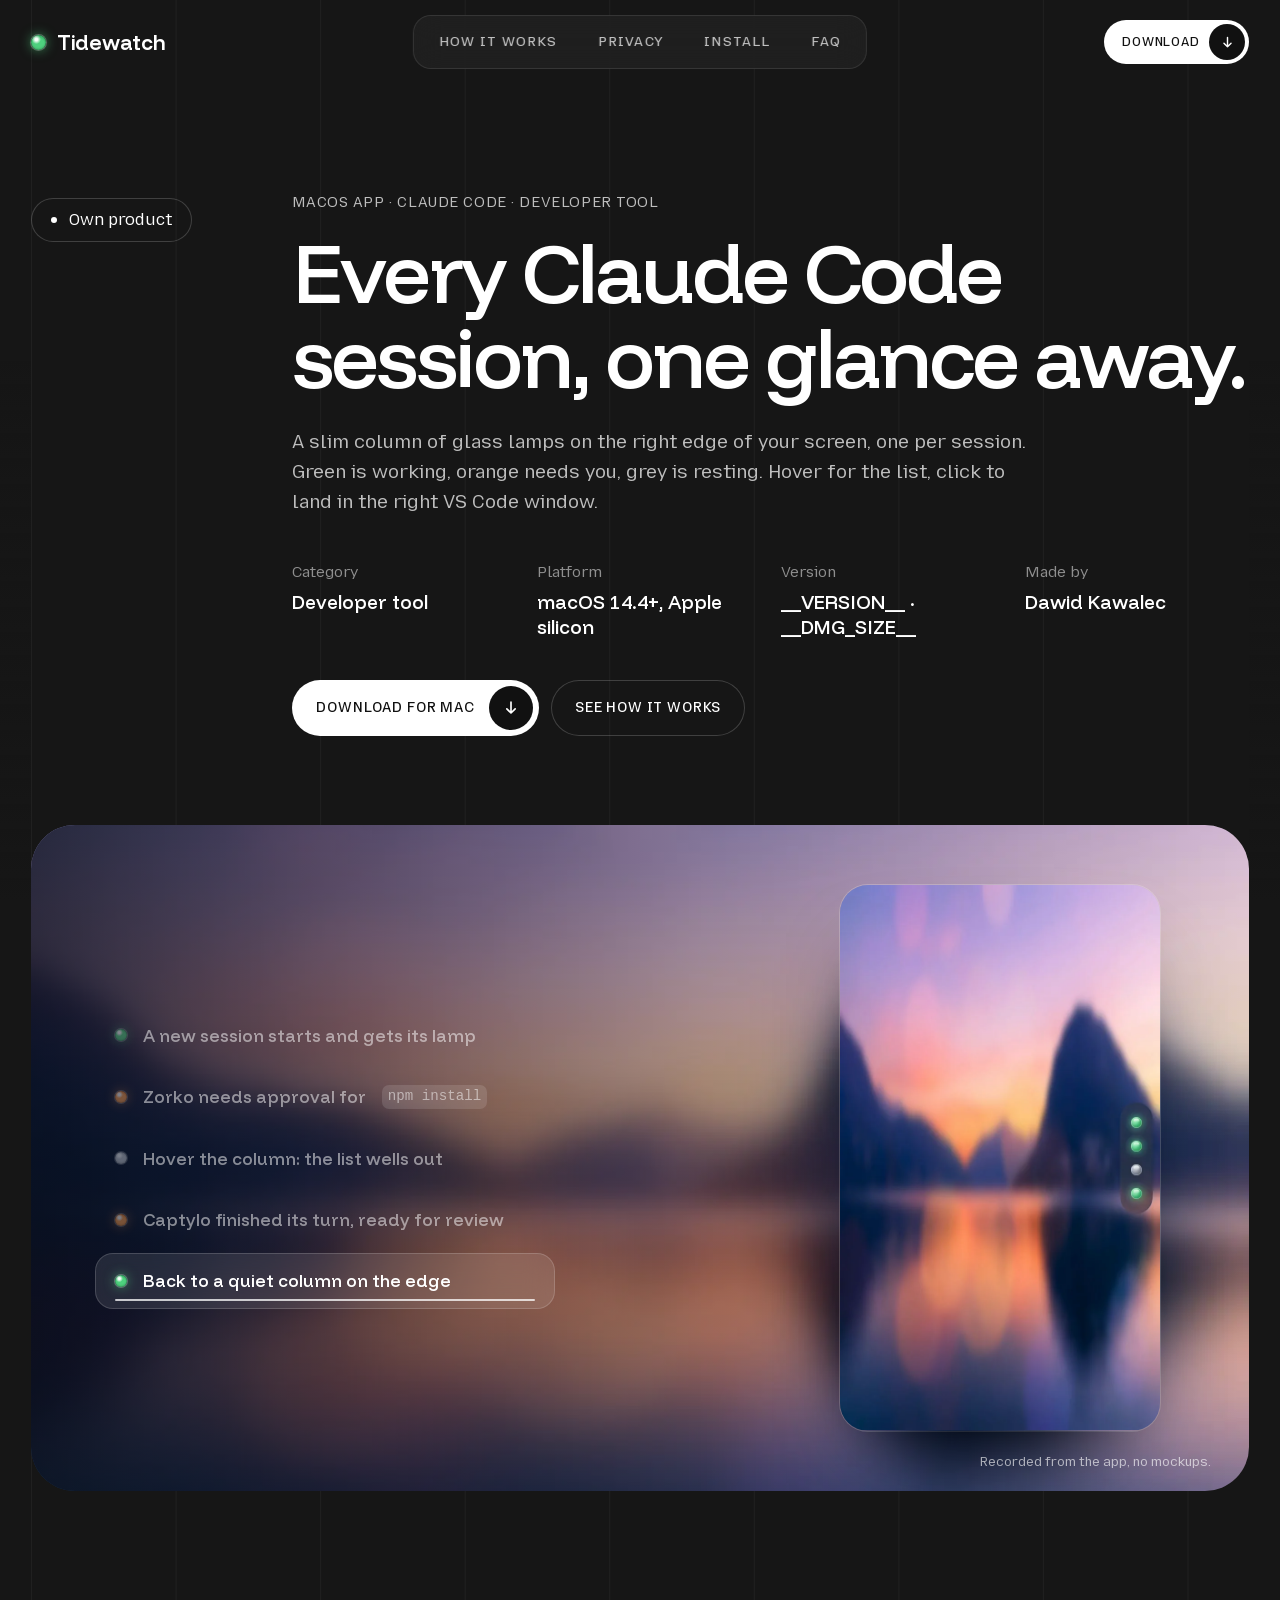
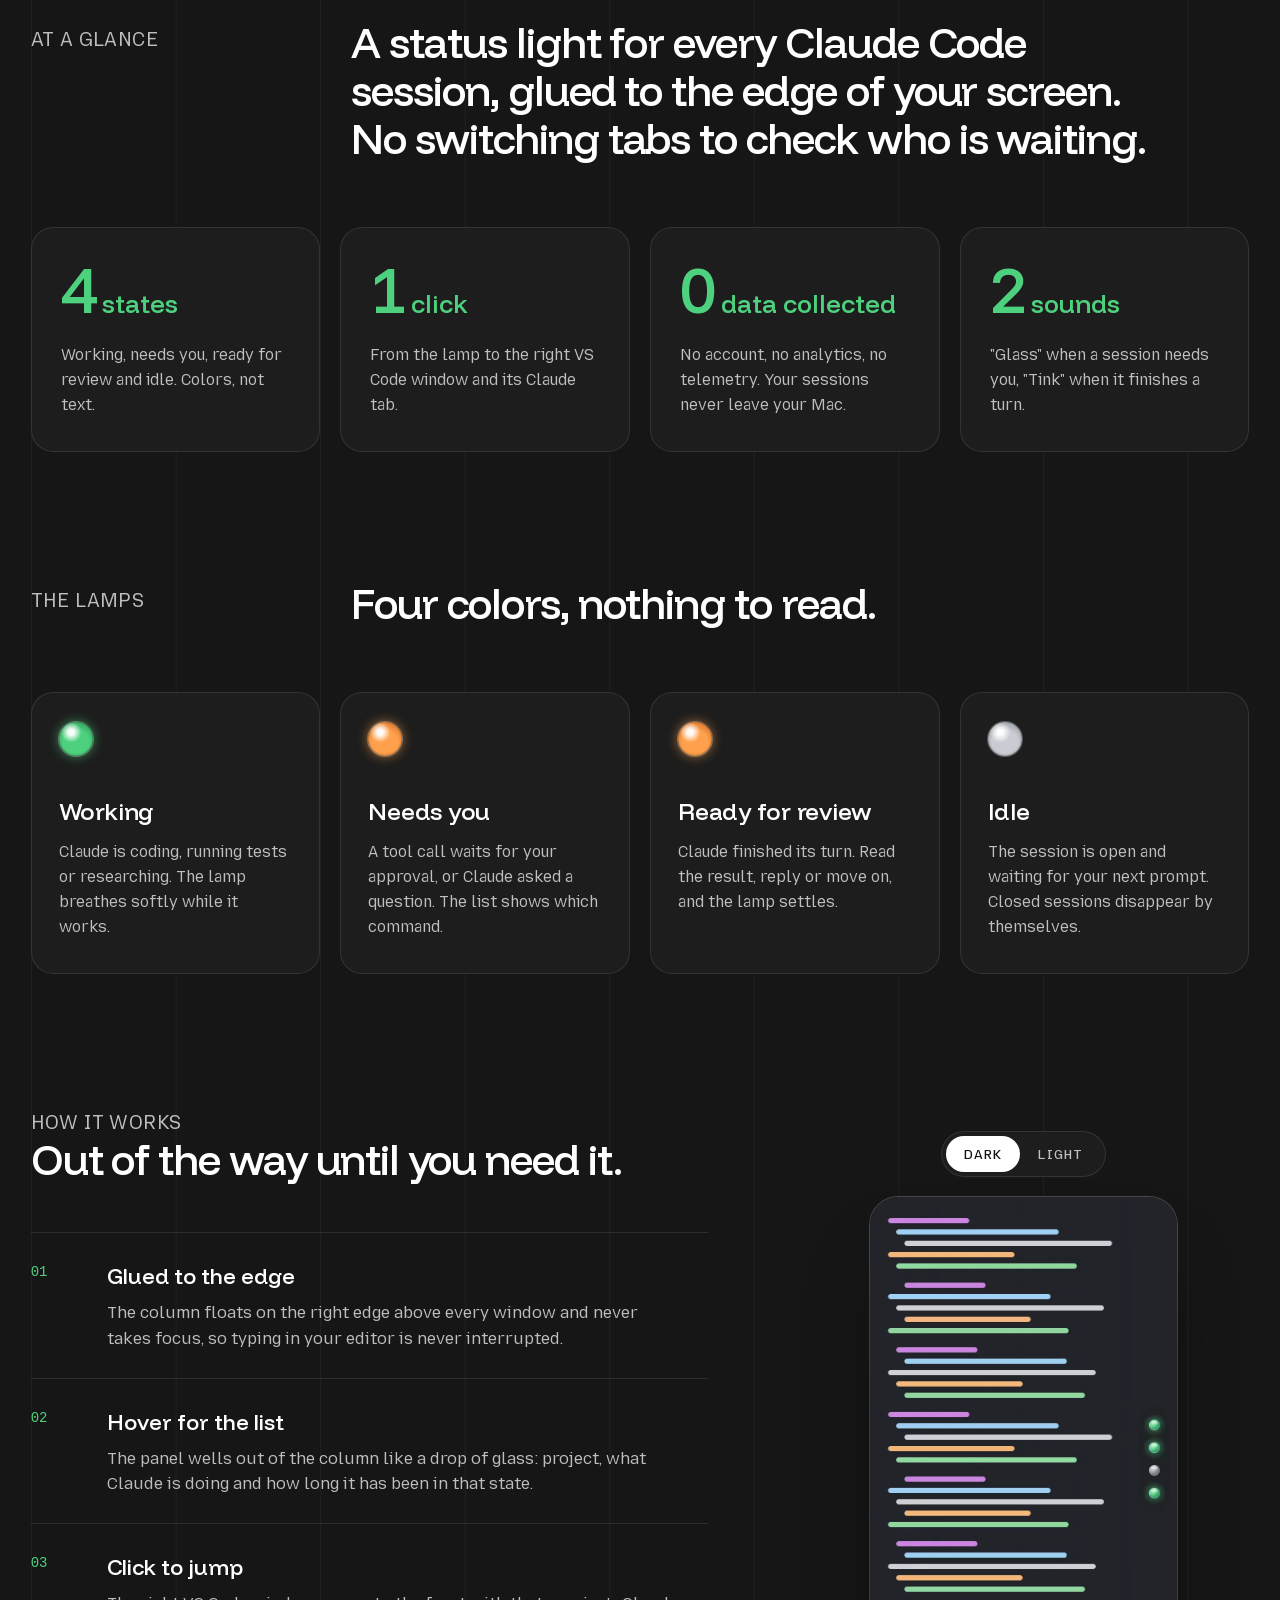
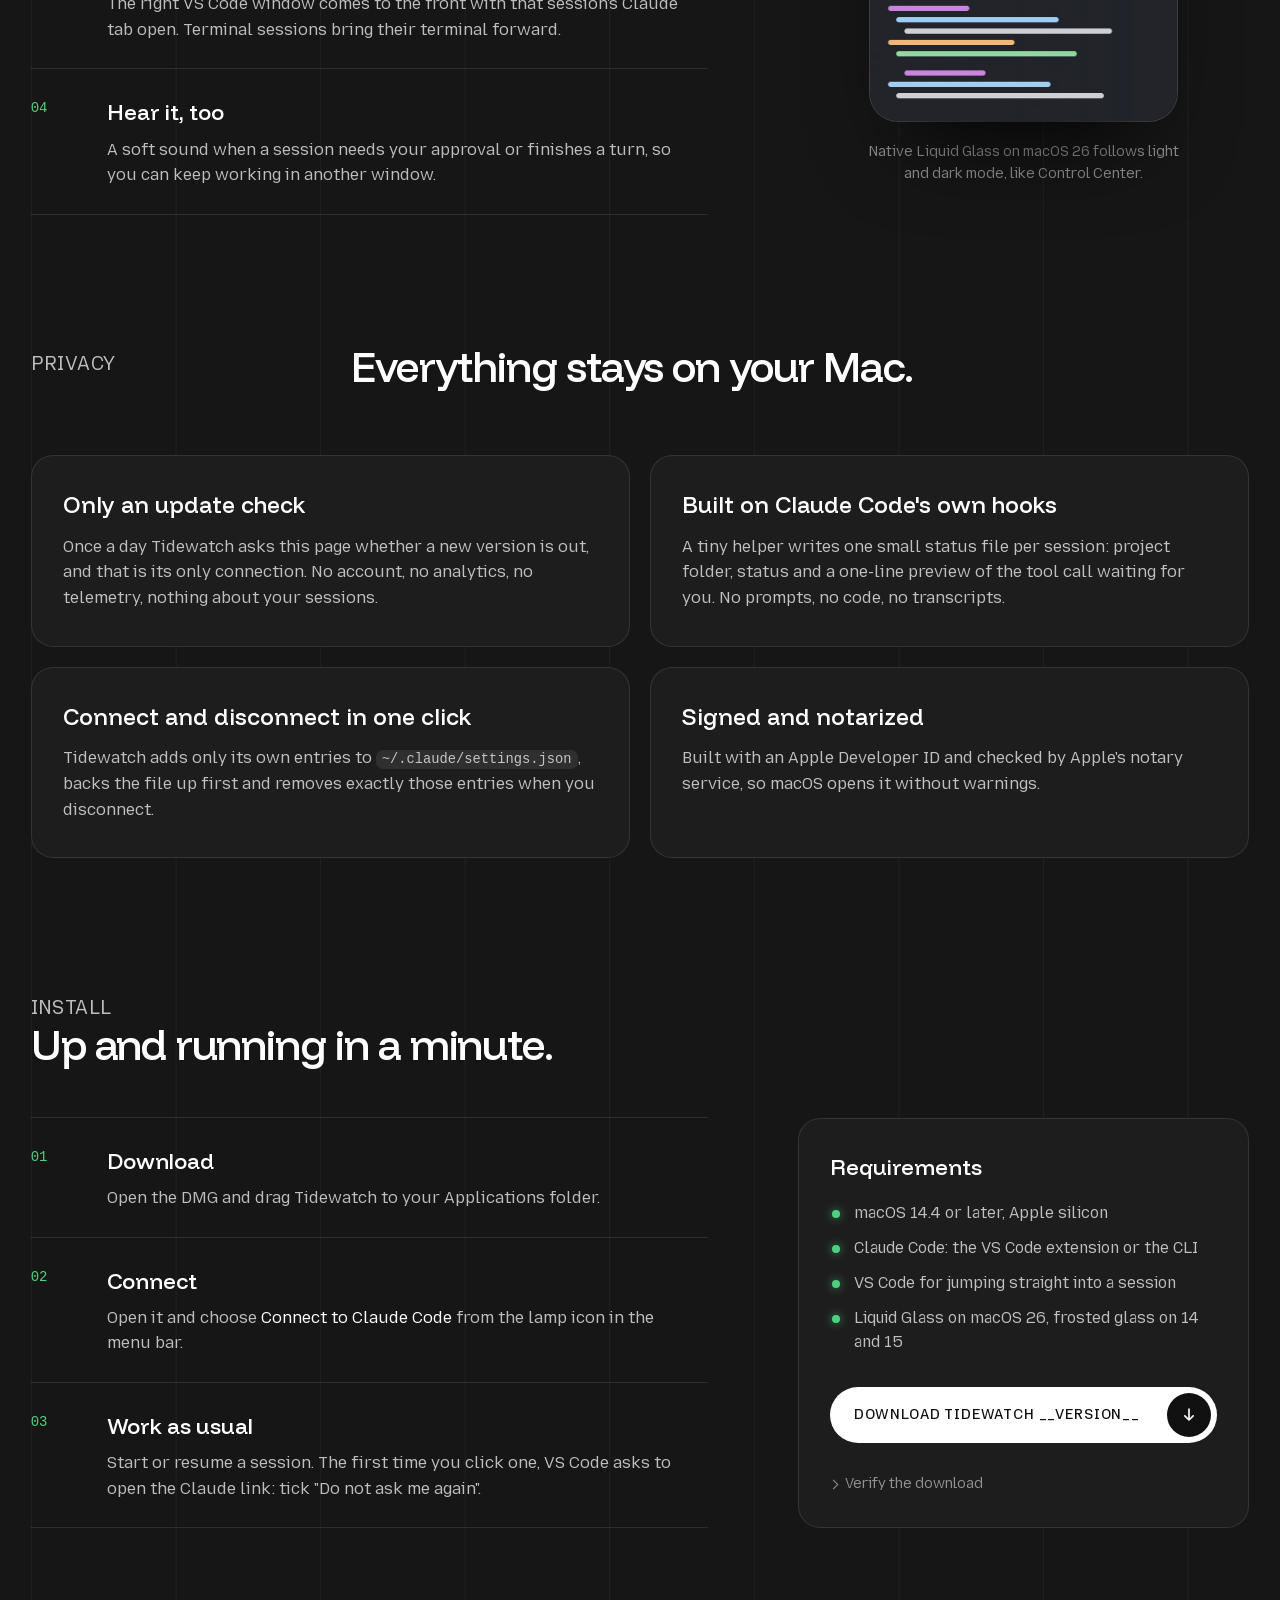
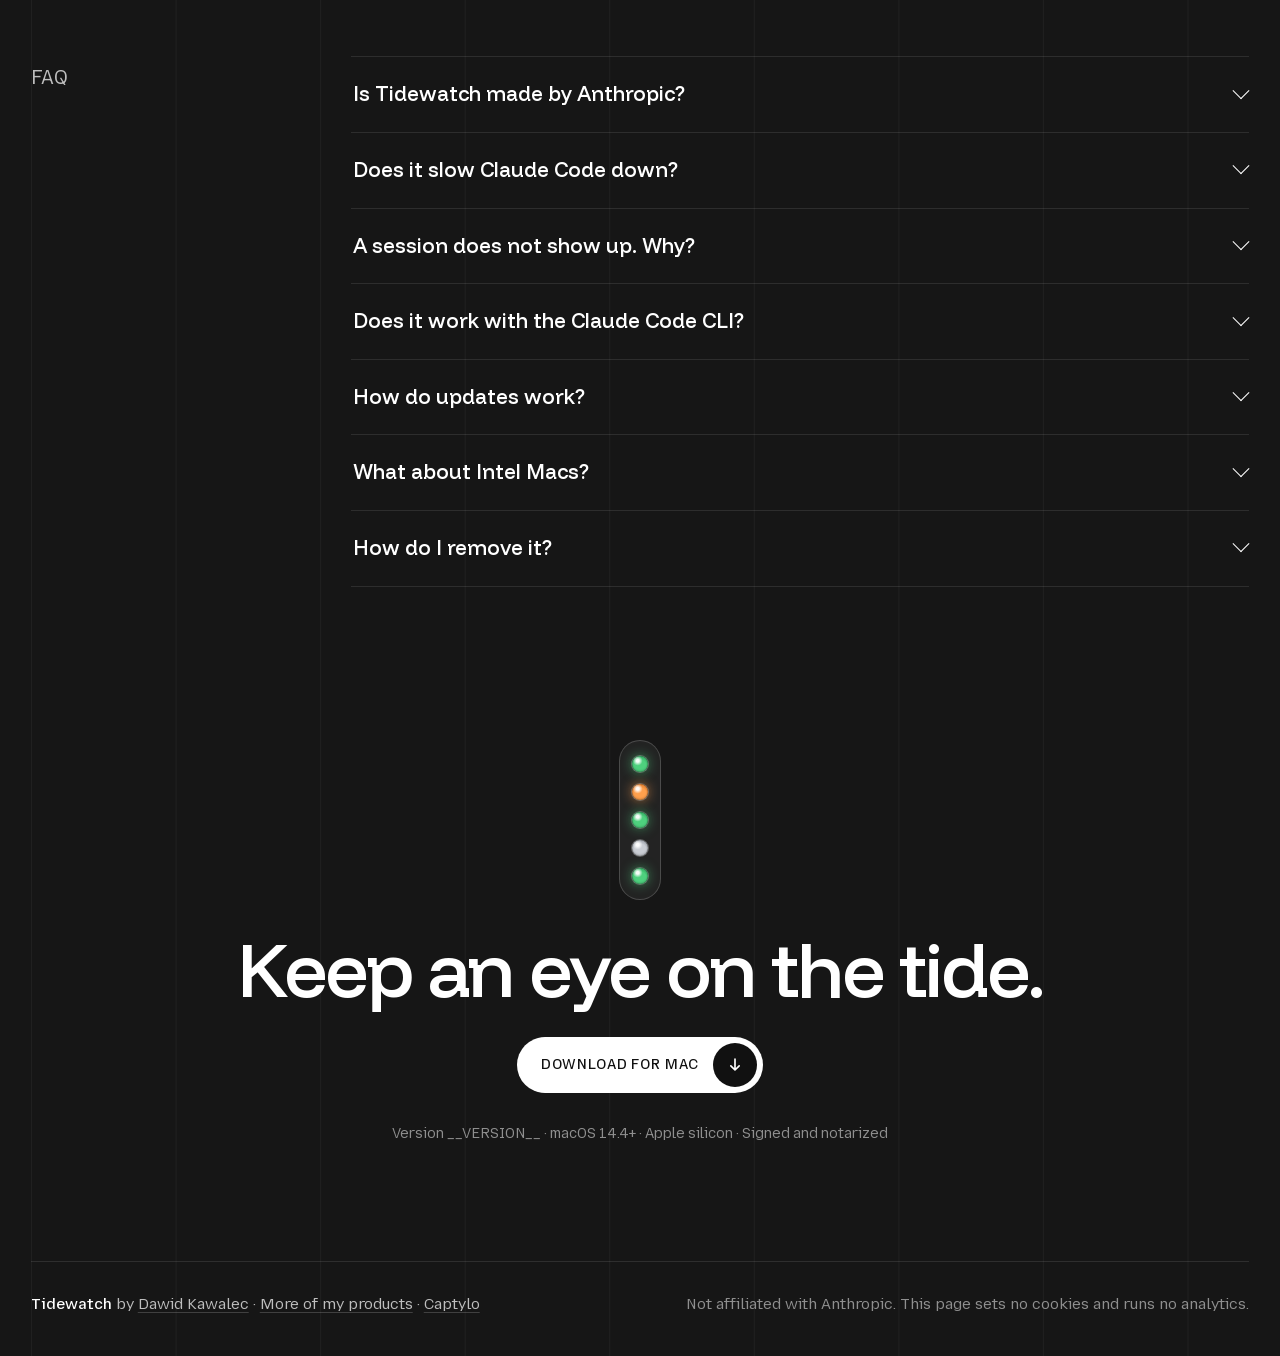
==== commit 87f719a7: "Add Sparkle updates, appcast tooling and the 0.3.0 release setup App - Sparkle 2.9.4 (SwiftPM, same " ====
--- a/site/index.html
+++ b/site/index.html
@@ -95,7 +95,7 @@
       <ul class="stats">
         <li class="card stat" data-reveal><p class="num">4<span>states</span></p><p>Working, needs you, ready for review and idle. Colors, not text.</p></li>
         <li class="card stat" data-reveal style="--d:.08s"><p class="num">1<span>click</span></p><p>From the lamp to the right VS Code window and its Claude tab.</p></li>
-        <li class="card stat" data-reveal style="--d:.16s"><p class="num">0<span>bytes sent</span></p><p>No network code, no account, no analytics. It all stays on your Mac.</p></li>
+        <li class="card stat" data-reveal style="--d:.16s"><p class="num">0<span>data collected</span></p><p>No account, no analytics, no telemetry. Your sessions never leave your Mac.</p></li>
         <li class="card stat" data-reveal style="--d:.24s"><p class="num">2<span>sounds</span></p><p>"Glass" when a session needs you, "Tink" when it finishes a turn.</p></li>
       </ul>
     </div>
@@ -167,7 +167,7 @@
         <h2 id="privacy-title" class="statement" data-reveal style="--d:.08s">Everything stays on your Mac.</h2>
       </div>
       <ul class="facts">
-        <li class="card fact" data-reveal><h3>No network code</h3><p>Tidewatch never connects to the internet. No account, no analytics, no telemetry.</p></li>
+        <li class="card fact" data-reveal><h3>Only an update check</h3><p>Once a day Tidewatch asks this page whether a new version is out, and that is its only connection. No account, no analytics, no telemetry, nothing about your sessions.</p></li>
         <li class="card fact" data-reveal style="--d:.08s"><h3>Built on Claude Code's own hooks</h3><p>A tiny helper writes one small status file per session: project folder, status and a one-line preview of the tool call waiting for you. No prompts, no code, no transcripts.</p></li>
         <li class="card fact" data-reveal><h3>Connect and disconnect in one click</h3><p>Tidewatch adds only its own entries to <code>~/.claude/settings.json</code>, backs the file up first and removes exactly those entries when you disconnect.</p></li>
         <li class="card fact" data-reveal style="--d:.08s"><h3>Signed and notarized</h3><p>Built with an Apple Developer ID and checked by Apple's notary service, so macOS opens it without warnings.</p></li>
@@ -198,11 +198,14 @@
           <span>Download Tidewatch __VERSION__</span>
           <span class="btn-dot" aria-hidden="true"><svg viewBox="0 0 24 24"><path d="M12 5v13m0 0-5-5m5 5 5-5"/></svg></span>
         </a>
-        <p class="sha-label">SHA-256 of Tidewatch-__VERSION__.dmg</p>
-        <div class="sha">
-          <code data-sha>__DMG_SHA256__</code>
-          <button class="sha-copy" type="button" data-copy aria-label="Copy the SHA-256 checksum">Copy</button>
-        </div>
+        <details class="verify">
+          <summary>Verify the download</summary>
+          <p>Optional. macOS already checks Apple's notarization when you open the app. To compare the file yourself, run <code>shasum -a 256 Tidewatch-__VERSION__.dmg</code> and check that it prints:</p>
+          <div class="sha">
+            <code data-sha>__DMG_SHA256__</code>
+            <button class="sha-copy" type="button" data-copy aria-label="Copy the SHA-256 checksum">Copy</button>
+          </div>
+        </details>
       </aside>
     </div>
   </section>
@@ -228,6 +231,10 @@
           <details>
             <summary>Does it work with the Claude Code CLI?</summary>
             <p>Yes. CLI sessions get their lamp too. A click brings Terminal, iTerm, Ghostty or Warp to the front, or opens the folder in VS Code when the session runs in VS Code's terminal.</p>
+          </details>
+          <details>
+            <summary>How do updates work?</summary>
+            <p>Tidewatch checks for a new version once a day and asks before installing it. You can also choose <em>Check for Updates…</em> in the menu bar. Every update is signed, and Tidewatch refuses one that is not.</p>
           </details>
           <details>
             <summary>What about Intel Macs?</summary>
@@ -260,7 +267,7 @@
 
 <footer class="site-footer">
   <div class="wrap footer-row">
-    <p><b>Tidewatch</b> by <a href="https://kawalec.pl/">Dawid Kawalec</a> · <a href="https://craftweb.pl/">CraftWeb</a> · Also by me: <a href="https://captylo.com/">Captylo</a></p>
+    <p><b>Tidewatch</b> by <a href="https://kawalec.pl/">Dawid Kawalec</a> · <a href="https://kawalec.pl/#products">More of my products</a> · <a href="https://captylo.com/">Captylo</a></p>
     <p class="footer-note">Not affiliated with Anthropic. This page sets no cookies and runs no analytics.</p>
   </div>
 </footer>
--- a/site/assets/site.css
+++ b/site/assets/site.css
@@ -185,7 +185,13 @@
 .specs ul{display:grid;gap:10px;margin-bottom:28px}
 .specs li{position:relative;padding-left:24px;font-size:15.5px;color:var(--fg-2)}
 .specs li::before{content:"";position:absolute;left:2px;top:.6em;width:8px;height:8px;border-radius:50%;background:var(--green);box-shadow:0 0 10px rgba(78,209,126,.7)}
-.sha-label{font-size:12.5px;letter-spacing:.06em;text-transform:uppercase;color:var(--fg-3);margin-bottom:10px}
+.verify summary{list-style:none;display:inline-flex;align-items:center;gap:8px;font-size:14px;color:var(--fg-3);cursor:pointer;transition:color .2s}
+.verify summary::-webkit-details-marker{display:none}
+.verify summary::before{content:"";width:7px;height:7px;border-right:1.5px solid currentColor;border-bottom:1.5px solid currentColor;transform:rotate(-45deg);transition:transform .3s var(--spring)}
+.verify[open] summary::before{transform:rotate(45deg)}
+.verify summary:hover{color:var(--fg)}
+.verify p{margin:12px 0;font-size:14px;color:var(--fg-3)}
+.verify p code{font-size:12px}
 .sha{display:flex;align-items:center;gap:10px;padding:10px 10px 10px 14px;border-radius:14px;background:rgba(255,255,255,.04);box-shadow:inset 0 0 0 1px var(--line)}
 .sha code{flex:1;min-width:0;padding:0;background:none;font-size:12px;line-height:1.5;word-break:break-all;color:var(--fg-2)}
 .sha-copy{flex:none;height:32px;padding:0 14px;border-radius:999px;font:500 12px/1 var(--text);letter-spacing:.06em;text-transform:uppercase;background:#fff;color:#111}
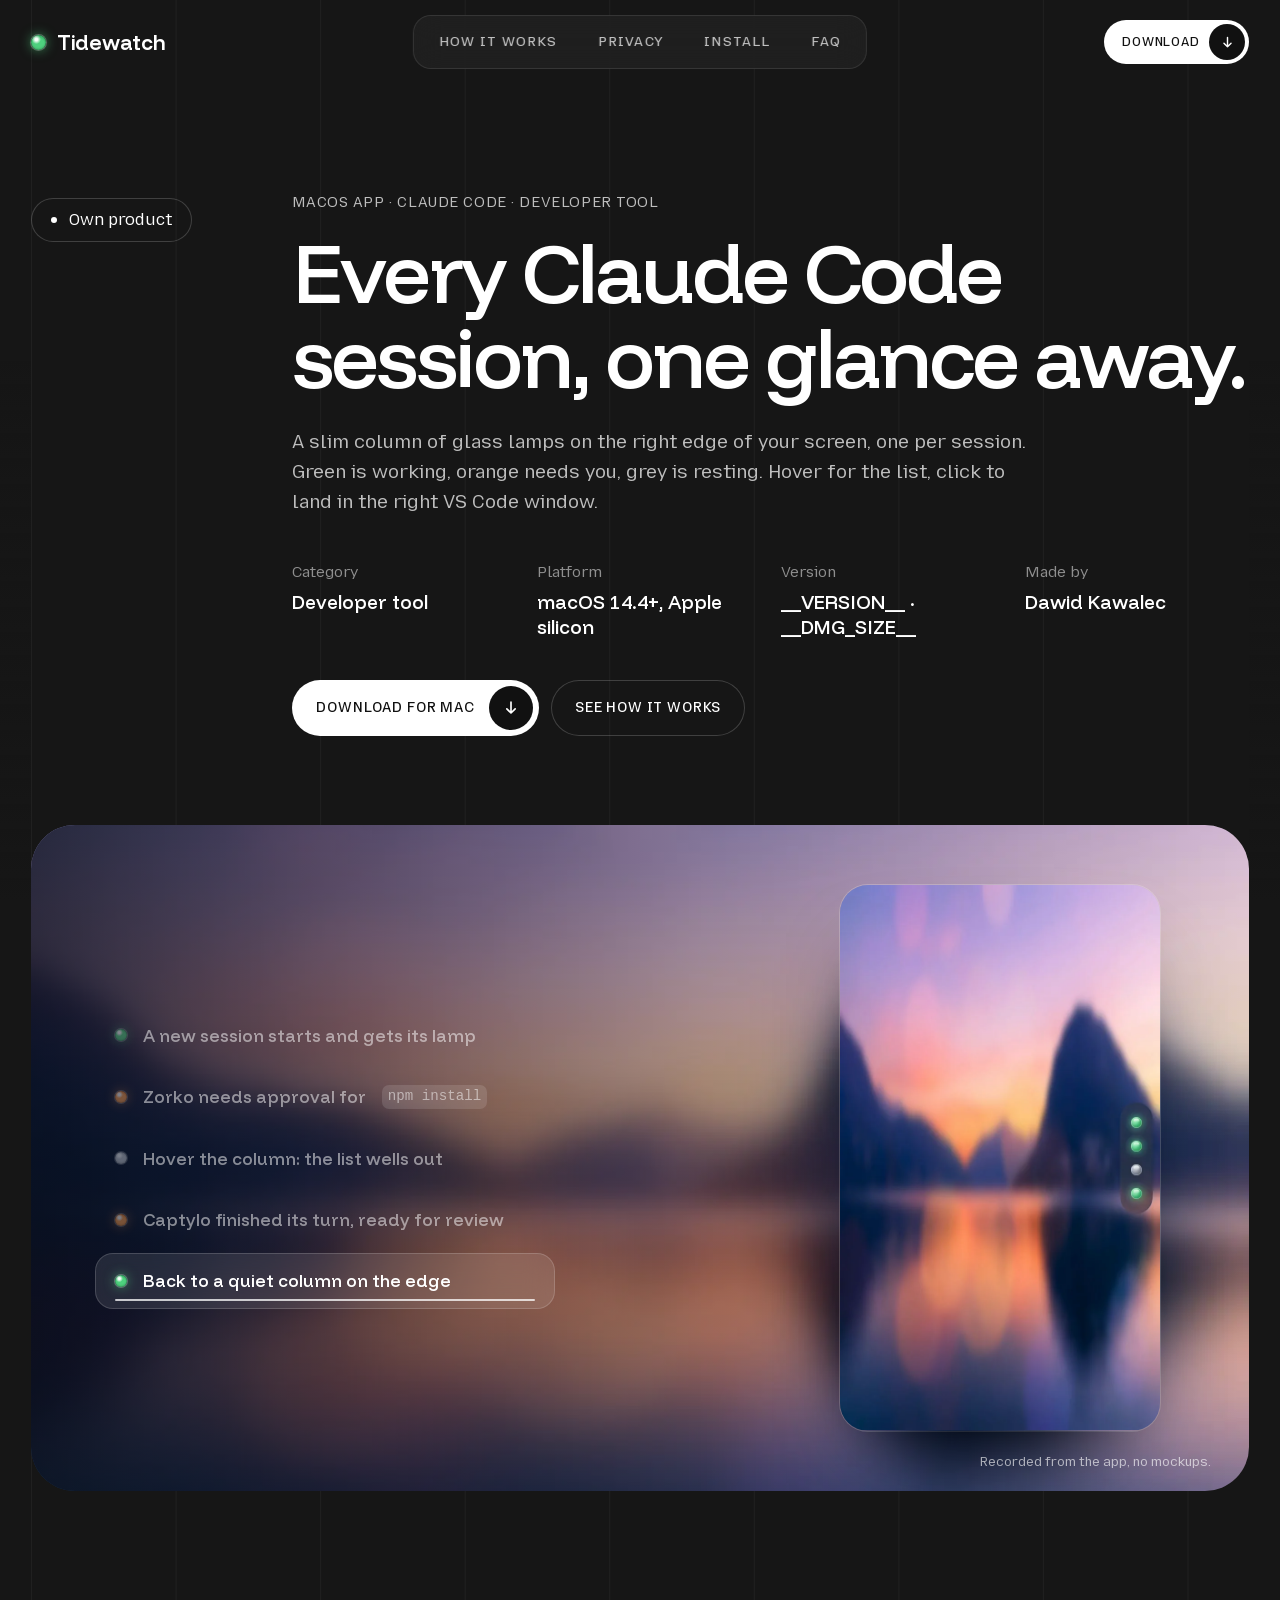
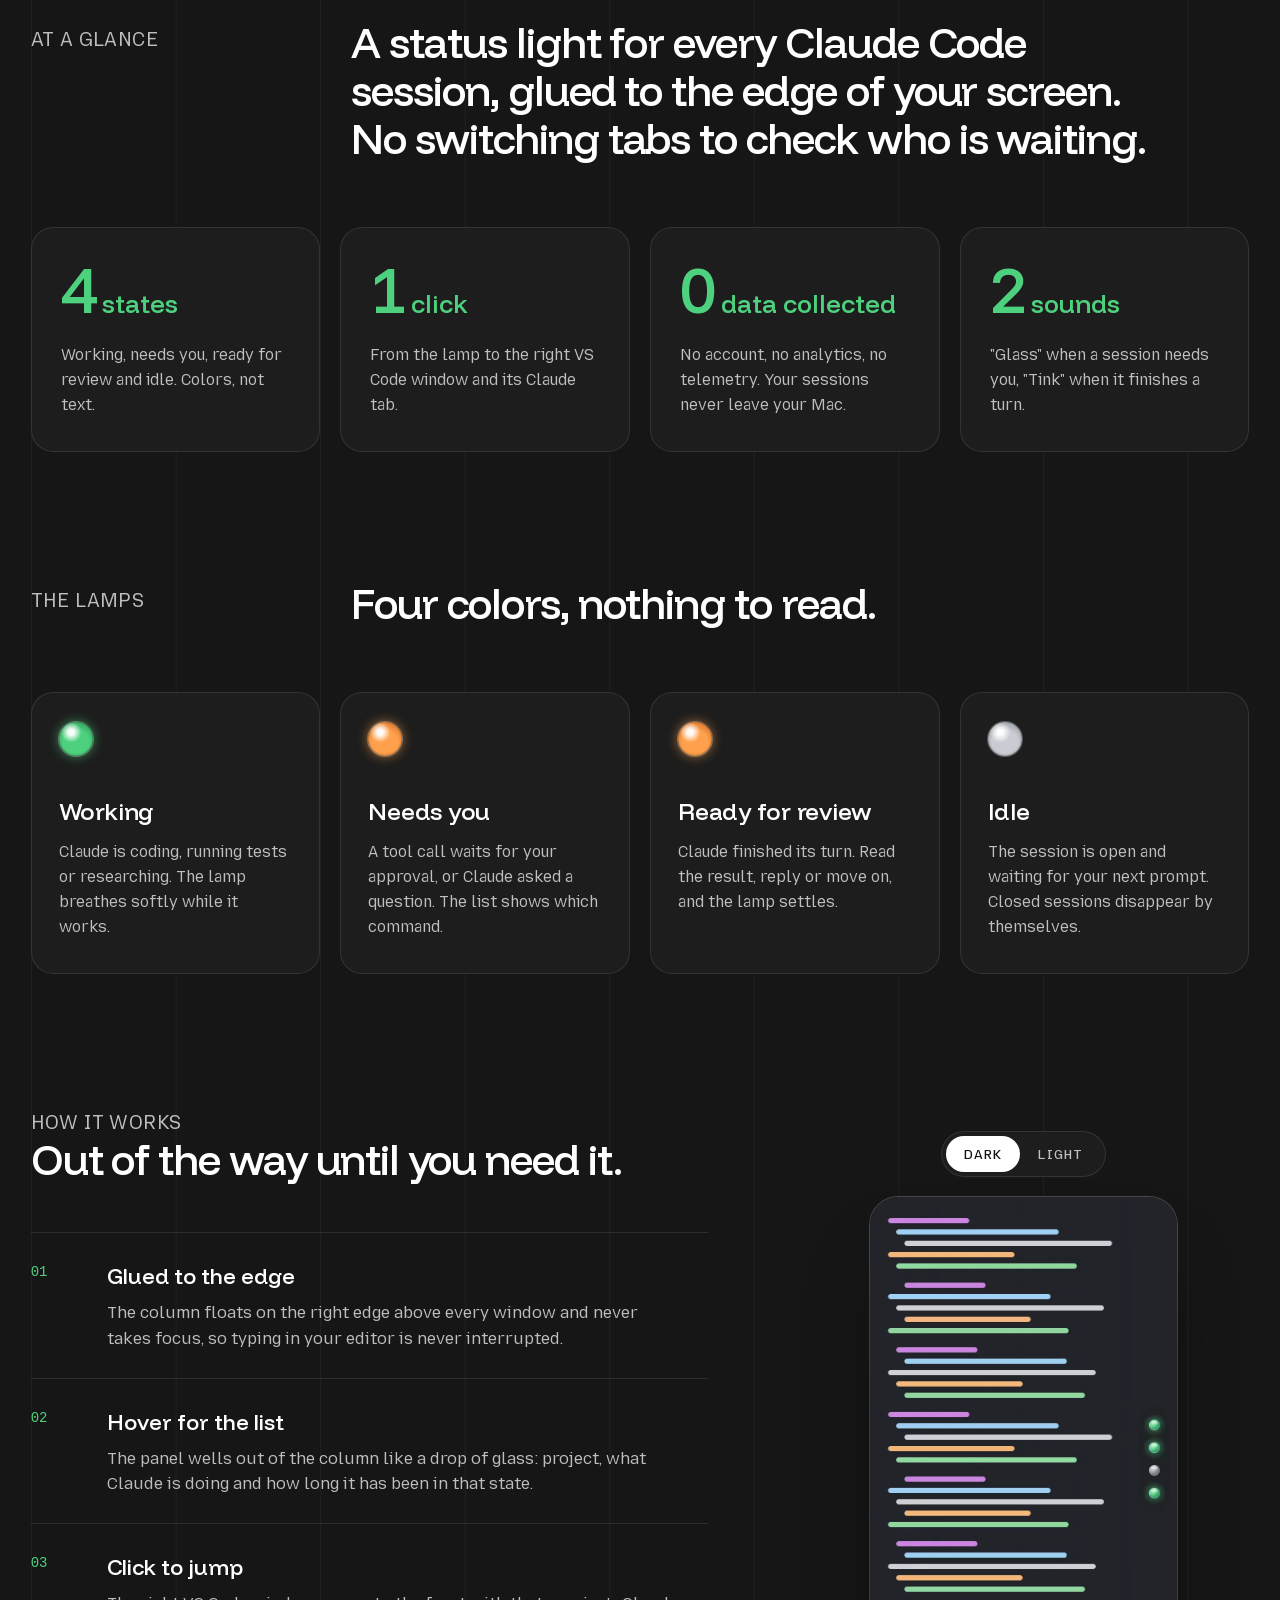
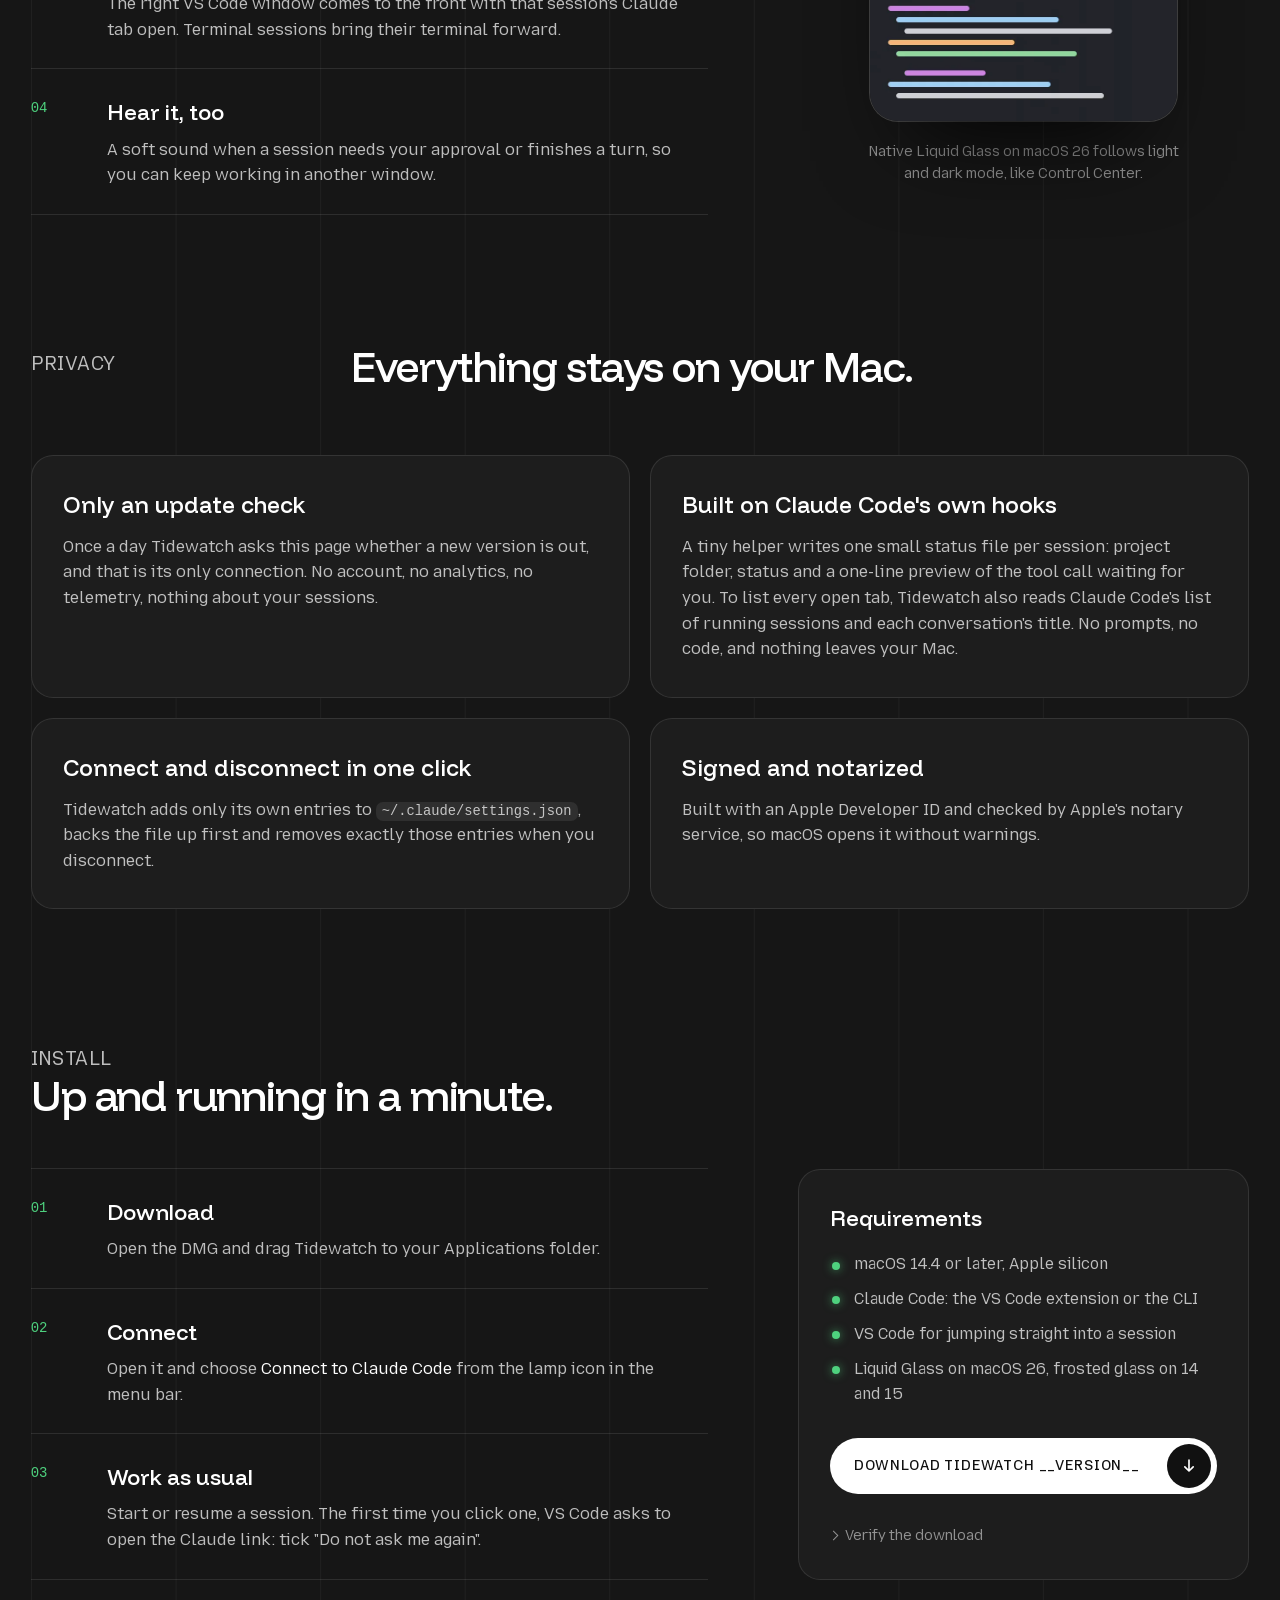
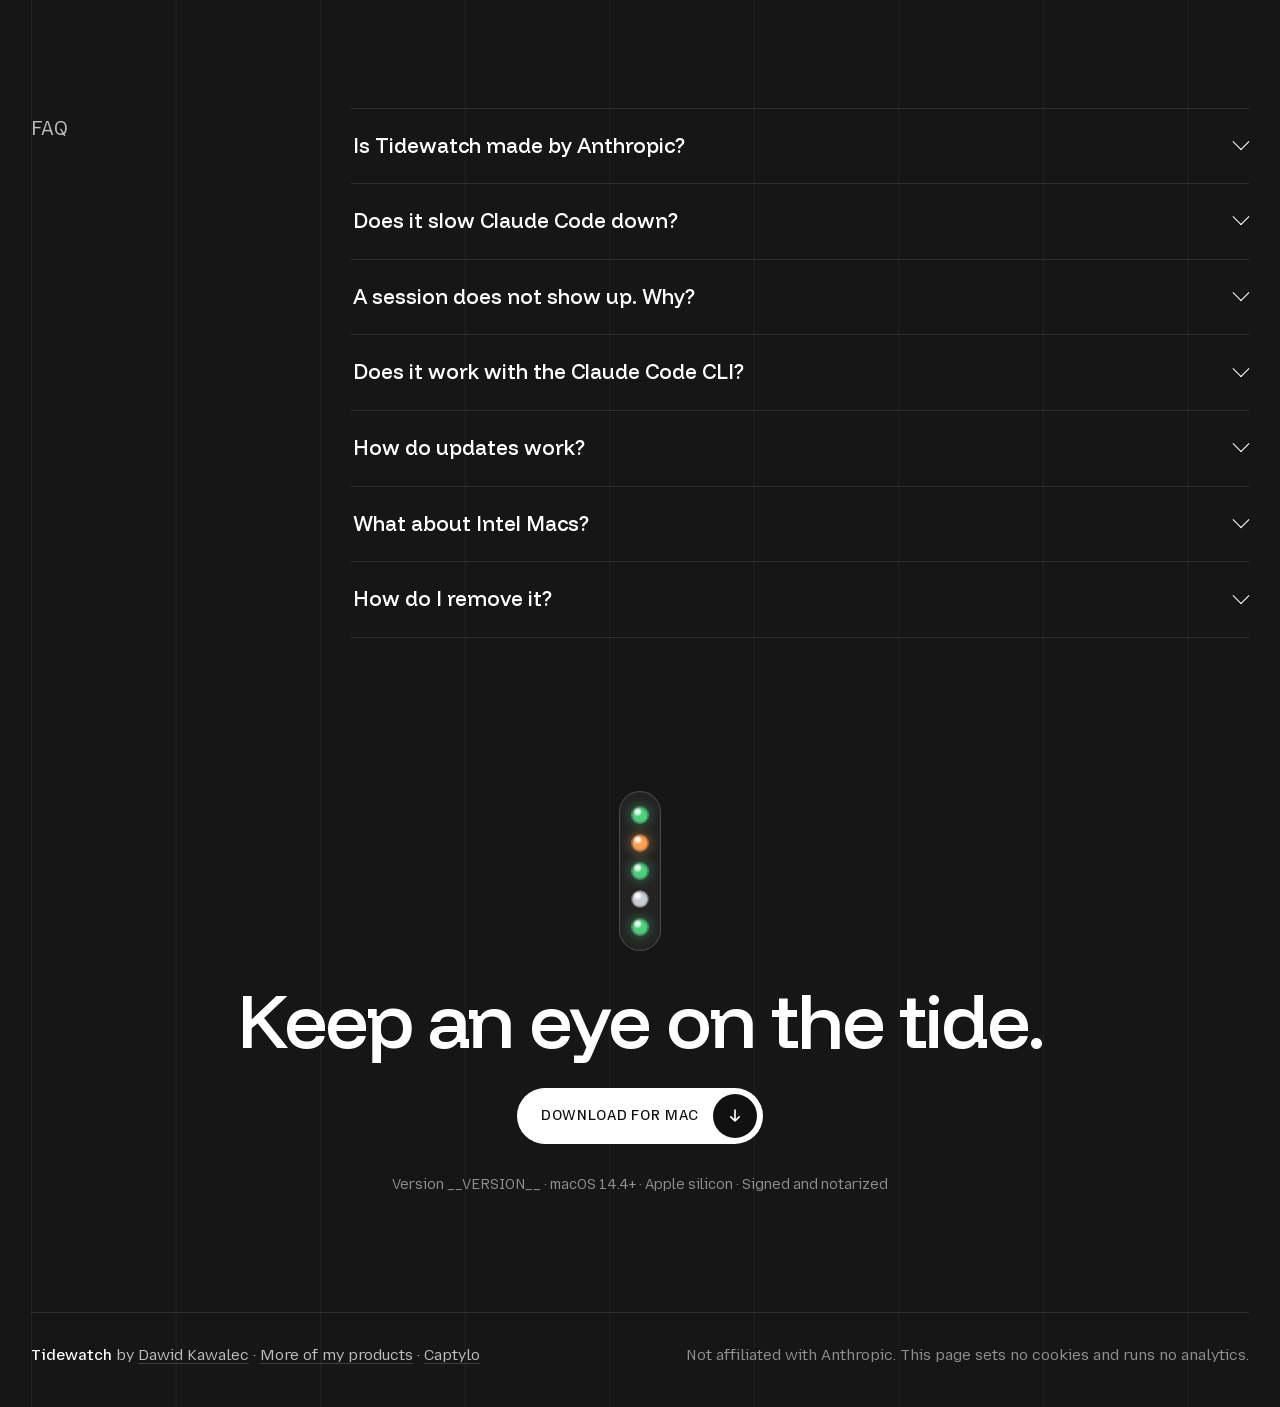
==== commit 3d8d12d5: "Show every open Claude tab, grouped by VS Code window, and add Restart Claude Code's own registry (~" ====
--- a/site/index.html
+++ b/site/index.html
@@ -168,7 +168,7 @@
       </div>
       <ul class="facts">
         <li class="card fact" data-reveal><h3>Only an update check</h3><p>Once a day Tidewatch asks this page whether a new version is out, and that is its only connection. No account, no analytics, no telemetry, nothing about your sessions.</p></li>
-        <li class="card fact" data-reveal style="--d:.08s"><h3>Built on Claude Code's own hooks</h3><p>A tiny helper writes one small status file per session: project folder, status and a one-line preview of the tool call waiting for you. No prompts, no code, no transcripts.</p></li>
+        <li class="card fact" data-reveal style="--d:.08s"><h3>Built on Claude Code's own hooks</h3><p>A tiny helper writes one small status file per session: project folder, status and a one-line preview of the tool call waiting for you. To list every open tab, Tidewatch also reads Claude Code's list of running sessions and each conversation's title. No prompts, no code, and nothing leaves your Mac.</p></li>
         <li class="card fact" data-reveal><h3>Connect and disconnect in one click</h3><p>Tidewatch adds only its own entries to <code>~/.claude/settings.json</code>, backs the file up first and removes exactly those entries when you disconnect.</p></li>
         <li class="card fact" data-reveal style="--d:.08s"><h3>Signed and notarized</h3><p>Built with an Apple Developer ID and checked by Apple's notary service, so macOS opens it without warnings.</p></li>
       </ul>
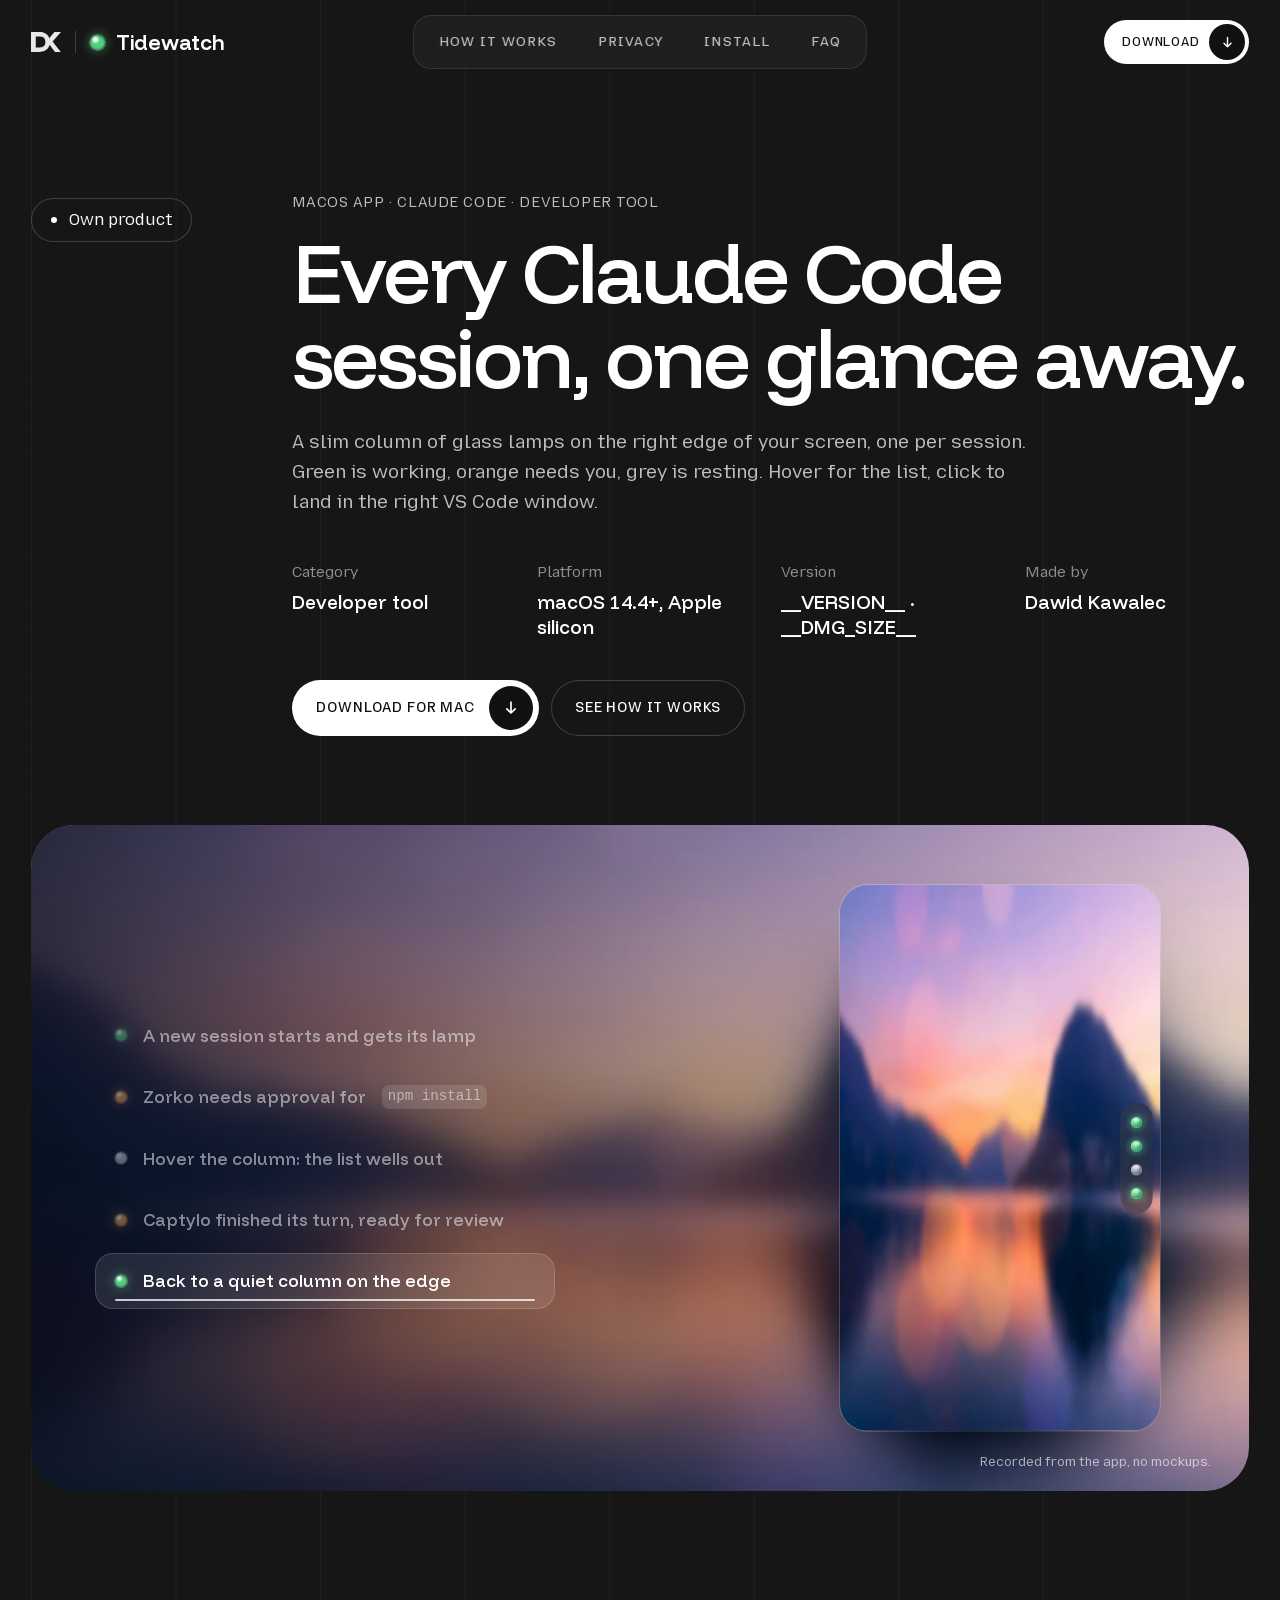
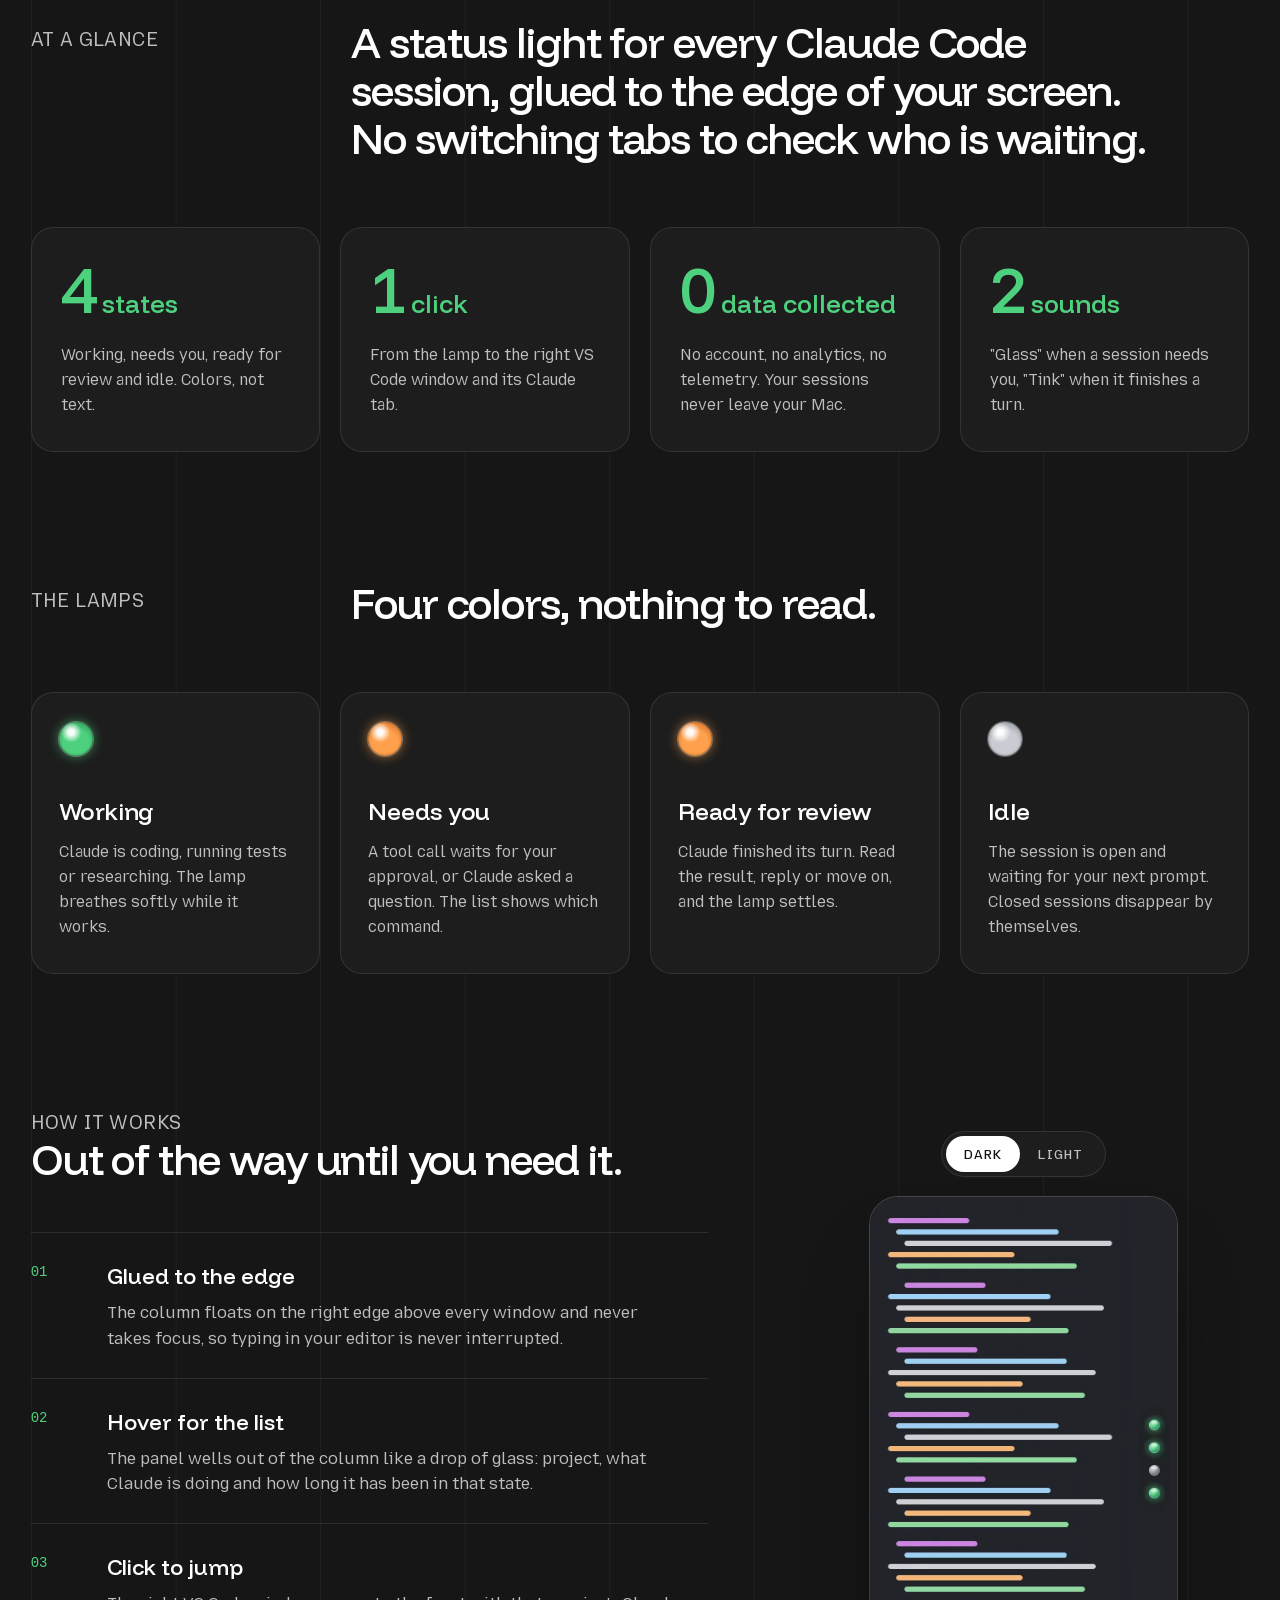
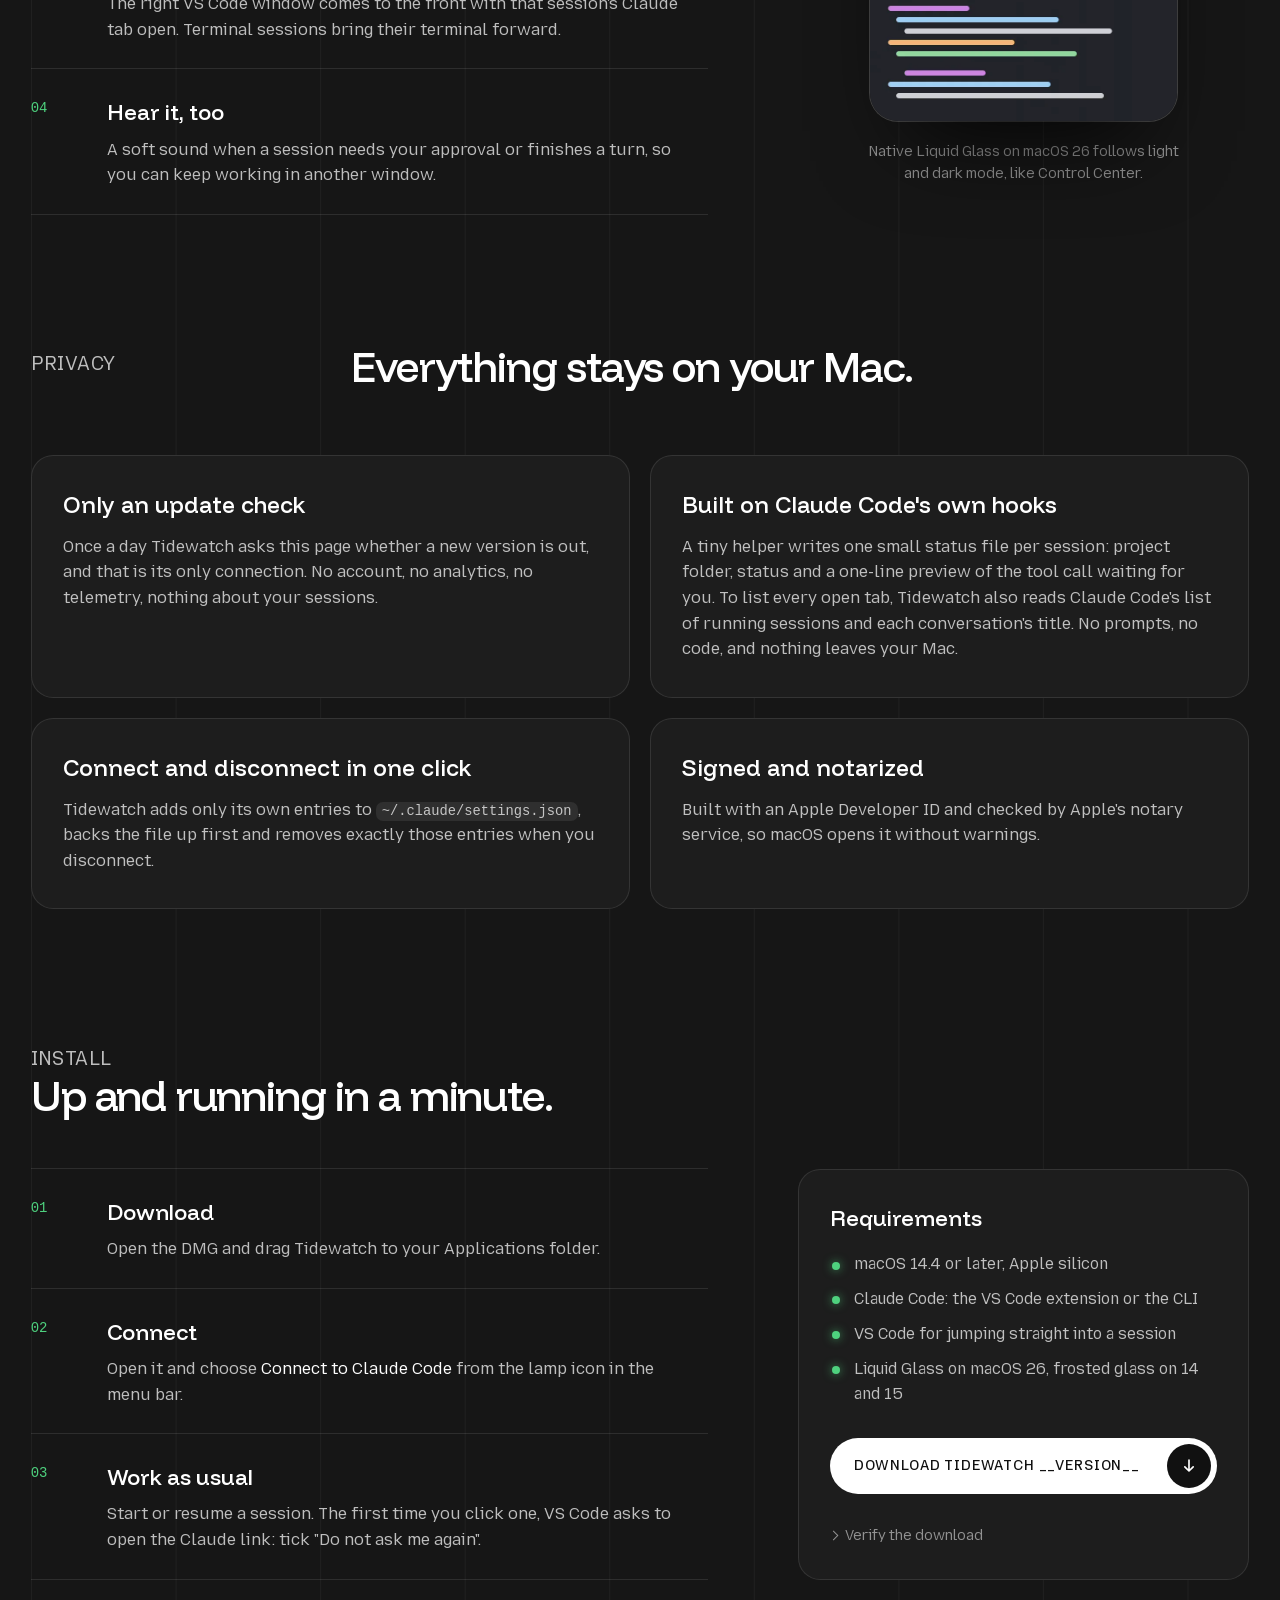
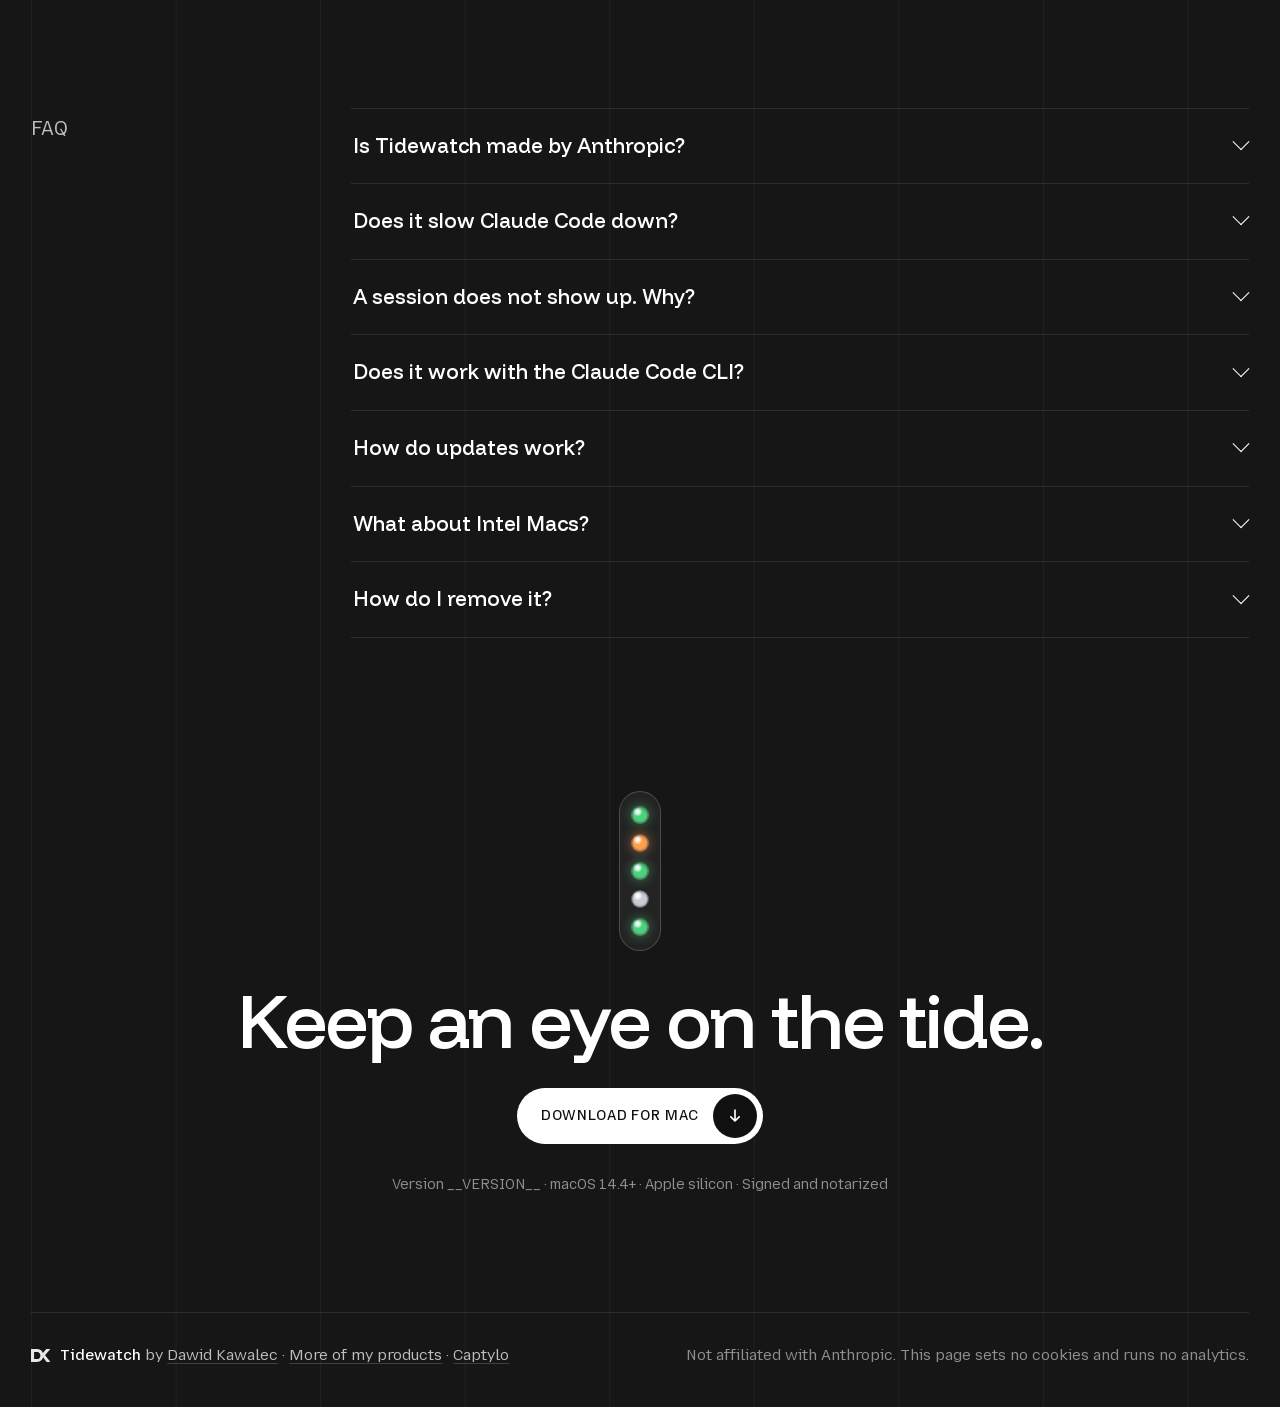
==== commit 4ccfdddc: "Show the DK mark next to the Tidewatch brand; fix sideways scroll on phones - Header: the DK logo (i" ====
--- a/site/index.html
+++ b/site/index.html
@@ -27,10 +27,16 @@
 <a class="skip" href="#main">Skip to content</a>
 
 <header class="site-header" data-header>
-  <a class="brand" href="./" aria-label="Tidewatch home">
-    <span class="gem gem-working" aria-hidden="true"></span>
-    <span>Tidewatch</span>
-  </a>
+  <div class="brand-row">
+    <a class="dk" href="https://kawalec.pl/" aria-label="Dawid Kawalec">
+      <svg viewBox="0 0 1467 977" aria-hidden="true"><path id="dk-mark" fill="currentColor" d="M383.168 0.213867C512.184 -0.697529 592.981 -1.7631 710.957 67.3975C799.552 119.319 869.537 202.76 895.225 303.341C978.955 202.732 1063.3 102.666 1148.32 3.1543L1466.67 3.23926C1329.19 152.999 1191.54 315.583 1056.02 468.548C1095.17 514.468 1136.61 569.234 1174.45 617.088L1391.53 892.2L1457.09 976.19C1364.45 976.968 1266.57 974.015 1172.88 973.917C1117.56 901.204 1061.66 828.93 1005.18 757.103C976.87 720.701 932.804 666.539 909.176 628.523C891.673 707.609 851.597 774.28 794.301 831.379C763.851 861.257 729.978 887.401 693.351 909.265C560.669 989.22 452.137 974.231 303.214 974.082L1.24219 974.103C1.23189 652.627 -2.25282 323.806 2.49609 3.13086L210.759 1.9082L383.168 0.213867ZM383.915 223.185C335.252 222.482 286.584 222.425 237.924 223.015L233.35 223.087L233.008 751.604L379.679 751.817C483.663 752.206 546.231 759.207 632.347 685.865C694.896 622.209 702.566 560.865 701.871 475.379C701.331 409.617 684.806 339.045 636.156 291.753C564.529 222.142 475.202 224.583 383.915 223.185Z"/></svg>
+    </a>
+    <span class="brand-sep" aria-hidden="true"></span>
+    <a class="brand" href="./" aria-label="Tidewatch home">
+      <span class="gem gem-working" aria-hidden="true"></span>
+      <span>Tidewatch</span>
+    </a>
+  </div>
   <nav class="nav" aria-label="Sections">
     <a href="#how">How it works</a>
     <a href="#privacy">Privacy</a>
@@ -267,7 +273,7 @@
 
 <footer class="site-footer">
   <div class="wrap footer-row">
-    <p><b>Tidewatch</b> by <a href="https://kawalec.pl/">Dawid Kawalec</a> · <a href="https://kawalec.pl/#products">More of my products</a> · <a href="https://captylo.com/">Captylo</a></p>
+    <p><a class="dk dk-sm" href="https://kawalec.pl/" aria-label="Dawid Kawalec"><svg viewBox="0 0 1467 977" aria-hidden="true"><use href="#dk-mark"/></svg></a><b>Tidewatch</b> by <a href="https://kawalec.pl/">Dawid Kawalec</a> · <a href="https://kawalec.pl/#products">More of my products</a> · <a href="https://captylo.com/">Captylo</a></p>
     <p class="footer-note">Not affiliated with Anthropic. This page sets no cookies and runs no analytics.</p>
   </div>
 </footer>
--- a/site/assets/site.css
+++ b/site/assets/site.css
@@ -71,6 +71,14 @@
 .site-header{position:fixed;inset:0 0 auto;z-index:50;display:flex;align-items:center;justify-content:space-between;gap:16px;height:84px;padding:0 max(var(--gut),calc((100% - var(--max))/2))}
 .site-header::before{content:"";position:absolute;inset:0;z-index:-1;background:linear-gradient(180deg,rgba(22,22,22,.92),rgba(22,22,22,0));opacity:0;transition:opacity .35s}
 .site-header.is-scrolled::before{opacity:1}
+.brand-row{display:flex;align-items:center;gap:14px;min-width:0}
+.dk{display:inline-flex;align-items:center;flex:none;color:var(--fg);opacity:.9;transition:opacity .2s}
+.dk:hover{opacity:1}
+.dk svg{display:block;height:20px;width:auto}
+.dk-sm{margin-right:10px;vertical-align:-2px}
+.dk-sm svg{height:13px}
+.brand-sep{flex:none;width:1px;height:22px;background:var(--line-2)}
+@media (max-width:520px){.brand-row{gap:10px}.dk svg{height:16px}.brand-sep{height:18px}.brand{gap:8px;font-size:18px}.brand .gem{width:12px;height:12px}}
 .brand{display:flex;align-items:center;gap:11px;font:600 21px/1 var(--display);letter-spacing:-.01em}
 .brand .gem{width:15px;height:15px}
 .nav{position:absolute;left:50%;transform:translateX(-50%);display:flex;gap:4px;padding:8px;border-radius:18px;background:rgba(34,34,34,.82);-webkit-backdrop-filter:blur(16px);backdrop-filter:blur(16px);box-shadow:inset 0 0 0 1px var(--line)}
@@ -84,7 +92,7 @@
 
 /* ---------------------------------------------------------------- hero */
 .hero{padding-top:clamp(132px,15vw,200px)}
-.hero-head{display:grid;grid-template-columns:minmax(150px,.22fr) 1fr;gap:clamp(20px,4vw,64px)}
+.hero-head{display:grid;grid-template-columns:minmax(150px,.22fr) minmax(0,1fr);gap:clamp(20px,4vw,64px)}
 .tag{align-self:start;display:inline-flex;align-items:center;gap:12px;justify-self:start;height:44px;padding:0 20px;border-radius:999px;box-shadow:inset 0 0 0 1px var(--line-2);font-size:16px;margin-top:6px}
 .tag-dot{width:6px;height:6px;border-radius:50%;background:#fff}
 .kicker{font:400 14.5px/1.4 var(--text);letter-spacing:.04em;text-transform:uppercase;color:var(--fg-2);margin-bottom:18px}
@@ -93,7 +101,7 @@
 .meta{display:grid;grid-template-columns:repeat(4,minmax(0,1fr));gap:20px;margin:44px 0 40px;max-width:1080px}
 .meta dt{font-size:15px;color:var(--fg-3);margin-bottom:6px}
 .meta dd{font:500 19px/1.3 var(--display)}
-@media (max-width:900px){.hero-head{grid-template-columns:1fr}.tag{margin:0}.meta{grid-template-columns:repeat(2,minmax(0,1fr))}}
+@media (max-width:900px){.hero-head{grid-template-columns:minmax(0,1fr)}.tag{margin:0}.meta{grid-template-columns:repeat(2,minmax(0,1fr))}}
 
 /* The stage: the dusk wallpaper the demo was recorded on, the video glued to its right part and the
    beats of the cycle on the left, lit in sync with the video. */
@@ -116,7 +124,7 @@
 @keyframes progress{to{transform:scaleX(1)}}
 .stage-note{position:absolute;right:clamp(20px,3vw,40px);bottom:18px;font-size:13px;color:rgba(255,255,255,.62)}
 @media (max-width:860px){
-  .stage{grid-template-columns:1fr;justify-items:center;padding:32px 20px 52px;min-height:0}
+  .stage{grid-template-columns:minmax(0,1fr);justify-items:center;padding:32px 20px 52px;min-height:0}
   .stage::before{background:linear-gradient(180deg,rgba(10,12,22,.25),rgba(10,12,22,.7))}
   .screen{order:-1;width:min(300px,78vw)}
   .beats{width:100%}
@@ -127,10 +135,10 @@
 
 /* ---------------------------------------------------------------- sections */
 .section{padding:clamp(88px,10vw,150px) 0 0}
-.split{display:grid;grid-template-columns:minmax(150px,.3fr) 1fr;gap:clamp(20px,4vw,64px);align-items:start}
+.split{display:grid;grid-template-columns:minmax(150px,.3fr) minmax(0,1fr);gap:clamp(20px,4vw,64px);align-items:start}
 .label{font:400 clamp(17px,1.5vw,21px)/1.3 var(--text);letter-spacing:.02em;text-transform:uppercase;color:var(--fg-2);padding-top:.5em}
 .statement{font-size:clamp(30px,3.3vw,48px);line-height:1.14;letter-spacing:-.025em;max-width:22em}
-@media (max-width:900px){.split{grid-template-columns:1fr}.label{padding:0}}
+@media (max-width:900px){.split{grid-template-columns:minmax(0,1fr)}.label{padding:0}}
 
 .card{position:relative;border-radius:var(--r-md);background:var(--card);box-shadow:inset 0 0 0 1px var(--line);
   transition:transform .5s var(--spring),box-shadow .4s var(--ease),background-color .4s var(--ease)}
@@ -154,11 +162,11 @@
 .state h3{font-size:24px;letter-spacing:-.01em;margin-bottom:10px}
 .state p{font-size:15.5px;color:var(--fg-2)}
 @media (max-width:1000px){.states{grid-template-columns:repeat(2,minmax(0,1fr))}}
-@media (max-width:520px){.states{grid-template-columns:1fr}}
+@media (max-width:520px){.states{grid-template-columns:minmax(0,1fr)}}
 
 .how{display:grid;grid-template-columns:minmax(0,1.2fr) minmax(0,.8fr);gap:clamp(40px,7vw,120px);align-items:center}
 .how-list{display:grid;margin-top:clamp(32px,4vw,48px);border-top:1px solid var(--line)}
-.how-list li{display:grid;grid-template-columns:64px 1fr;gap:12px;padding:26px 0;border-bottom:1px solid var(--line);transition:padding-left .4s var(--ease)}
+.how-list li{display:grid;grid-template-columns:64px minmax(0,1fr);gap:12px;padding:26px 0;border-bottom:1px solid var(--line);transition:padding-left .4s var(--ease)}
 .how-list li:hover{padding-left:10px}
 .step{font:500 14px/1.9 var(--mono);color:var(--green)}
 .how-list h3{font-size:22px;margin-bottom:6px}
@@ -170,13 +178,13 @@
 .seg{display:inline-flex;padding:5px;border-radius:999px;background:var(--card);box-shadow:inset 0 0 0 1px var(--line)}
 .seg button{height:36px;padding:0 18px;border-radius:999px;font:500 13px/1 var(--text);letter-spacing:.08em;text-transform:uppercase;color:var(--fg-2);transition:background-color .3s,color .3s}
 .seg button[aria-pressed="true"]{background:#fff;color:#111}
-@media (max-width:900px){.how{grid-template-columns:1fr}}
+@media (max-width:900px){.how{grid-template-columns:minmax(0,1fr)}}
 
 .facts{display:grid;grid-template-columns:repeat(2,minmax(0,1fr));gap:20px;margin-top:clamp(40px,5vw,64px)}
 .fact{padding:32px 32px 36px}
 .fact h3{font-size:23px;margin-bottom:10px}
 .fact p{color:var(--fg-2);font-size:16px}
-@media (max-width:760px){.facts{grid-template-columns:1fr}}
+@media (max-width:760px){.facts{grid-template-columns:minmax(0,1fr)}}
 
 .install{display:grid;grid-template-columns:minmax(0,1.2fr) minmax(0,.8fr);gap:clamp(40px,7vw,120px);align-items:end}
 .specs{padding:32px}
@@ -195,7 +203,7 @@
 .sha{display:flex;align-items:center;gap:10px;padding:10px 10px 10px 14px;border-radius:14px;background:rgba(255,255,255,.04);box-shadow:inset 0 0 0 1px var(--line)}
 .sha code{flex:1;min-width:0;padding:0;background:none;font-size:12px;line-height:1.5;word-break:break-all;color:var(--fg-2)}
 .sha-copy{flex:none;height:32px;padding:0 14px;border-radius:999px;font:500 12px/1 var(--text);letter-spacing:.06em;text-transform:uppercase;background:#fff;color:#111}
-@media (max-width:900px){.install{grid-template-columns:1fr}}
+@media (max-width:900px){.install{grid-template-columns:minmax(0,1fr)}}
 
 .faq{border-top:1px solid var(--line)}
 .faq details{border-bottom:1px solid var(--line)}
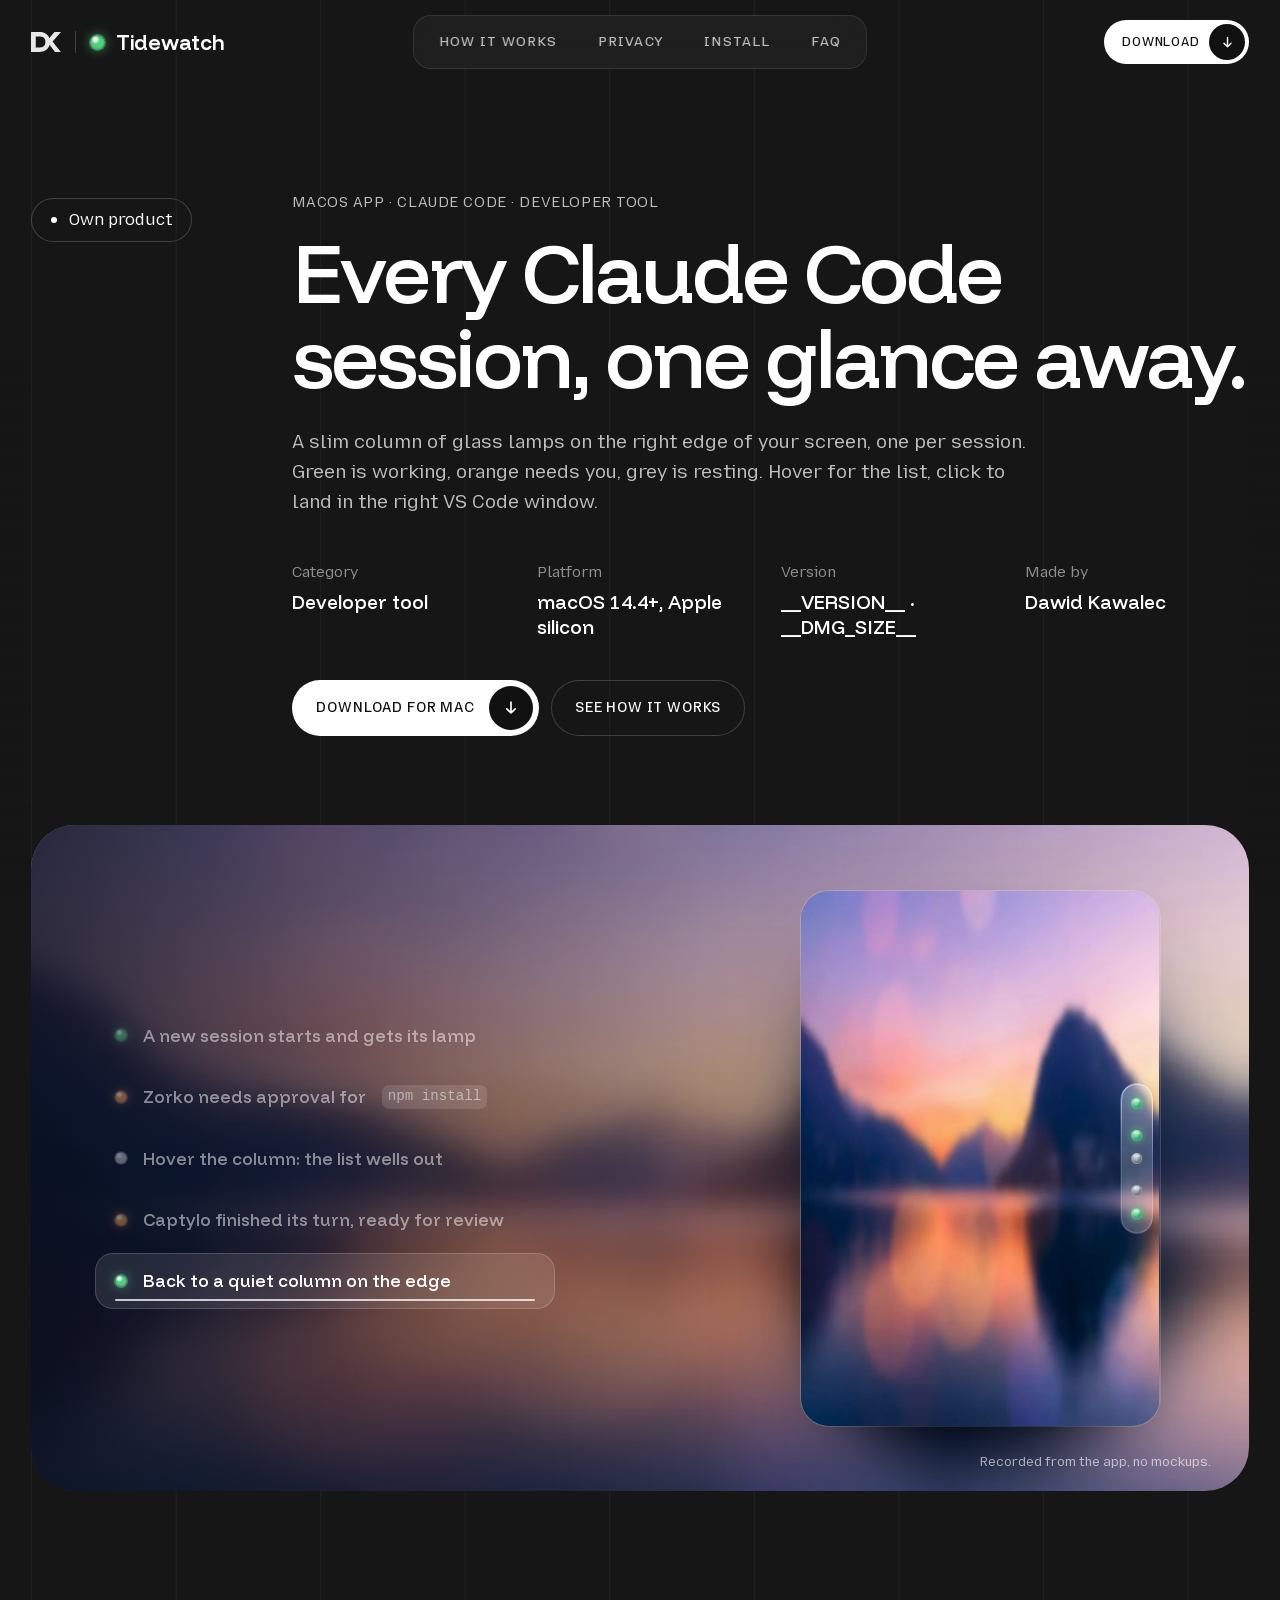
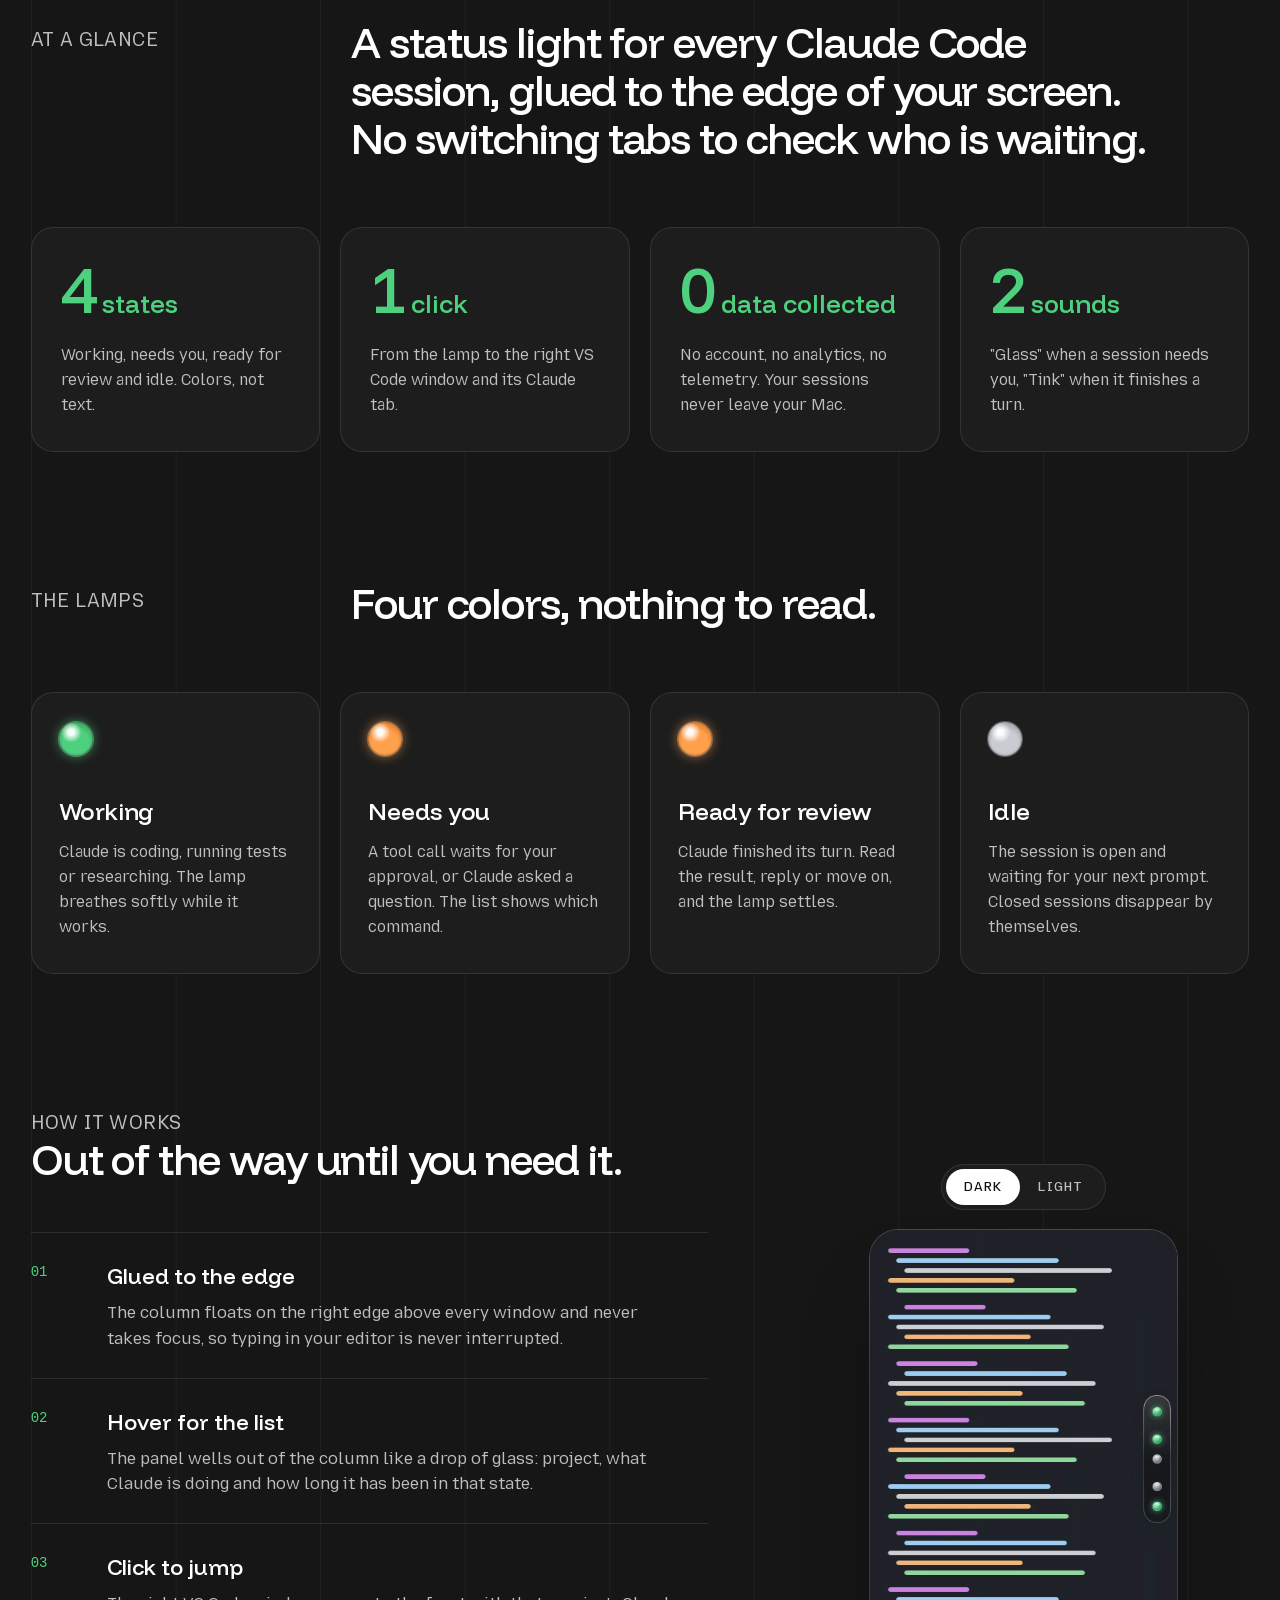
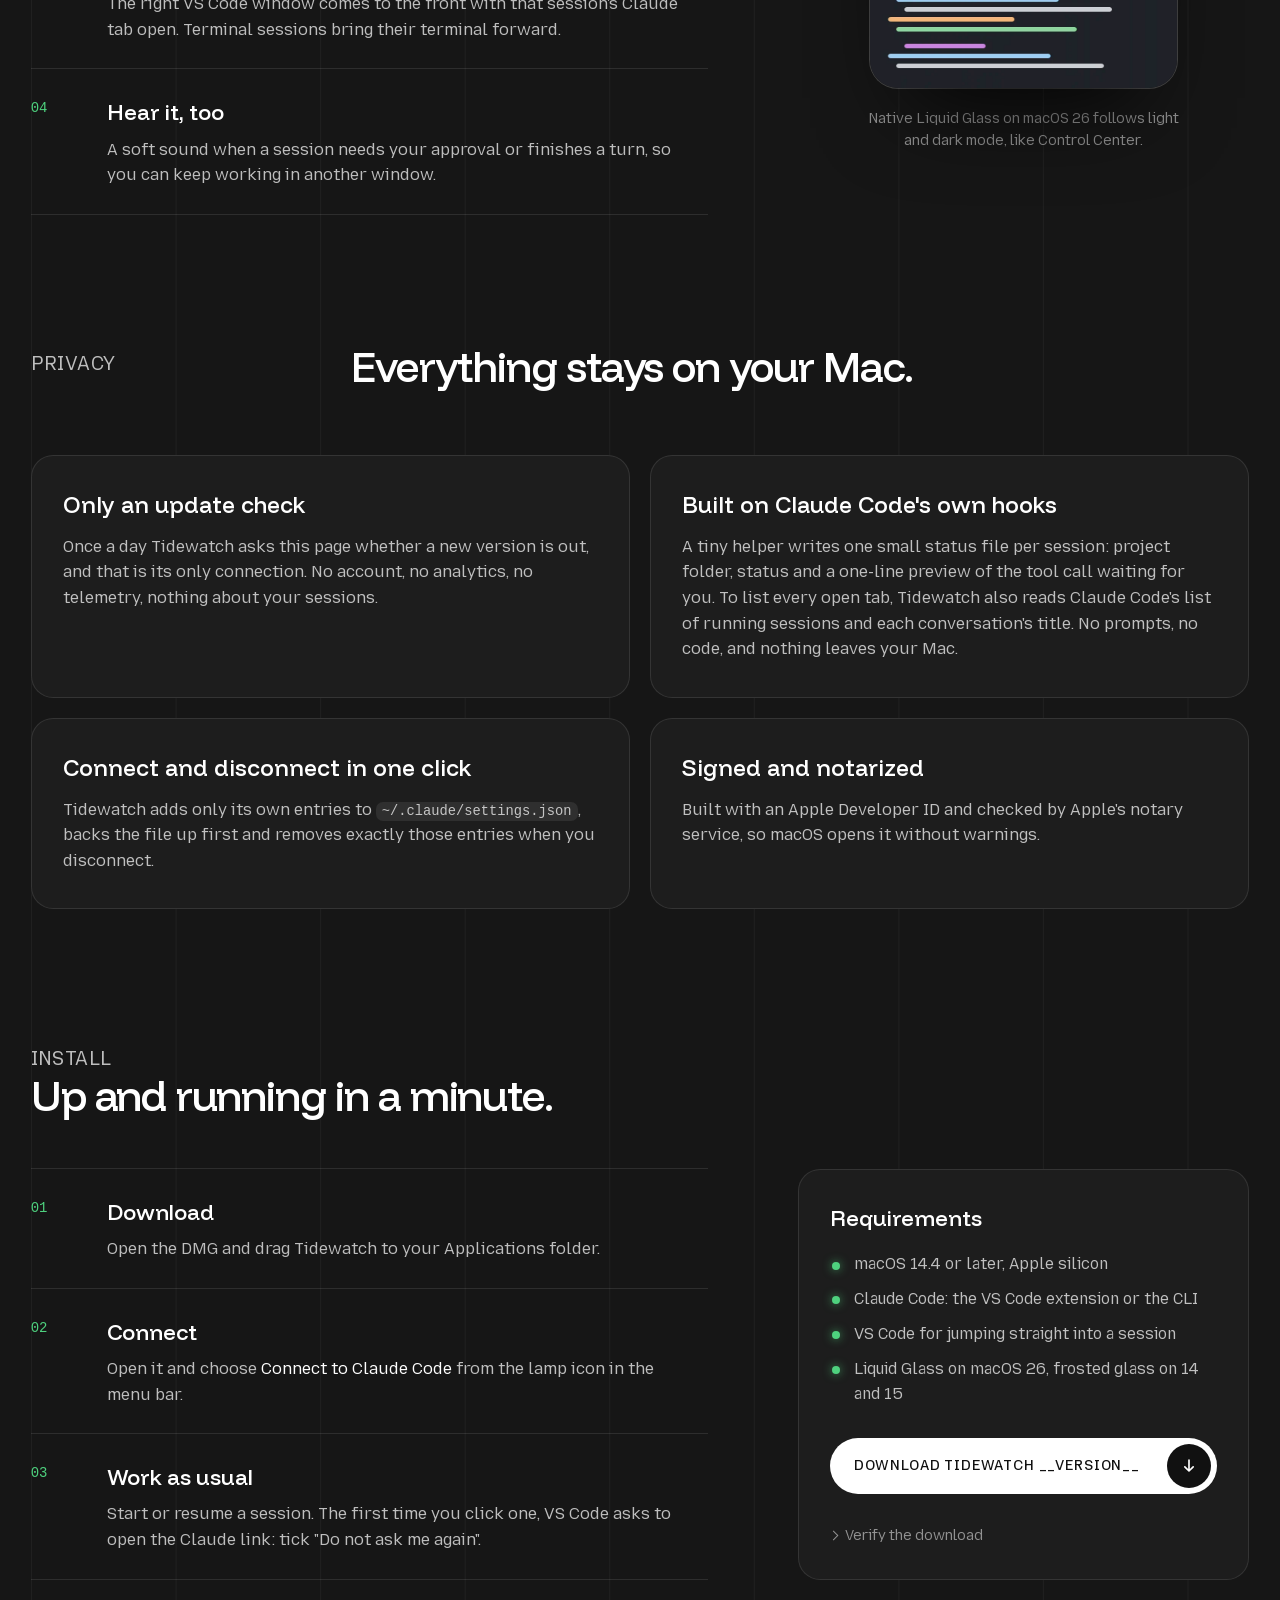
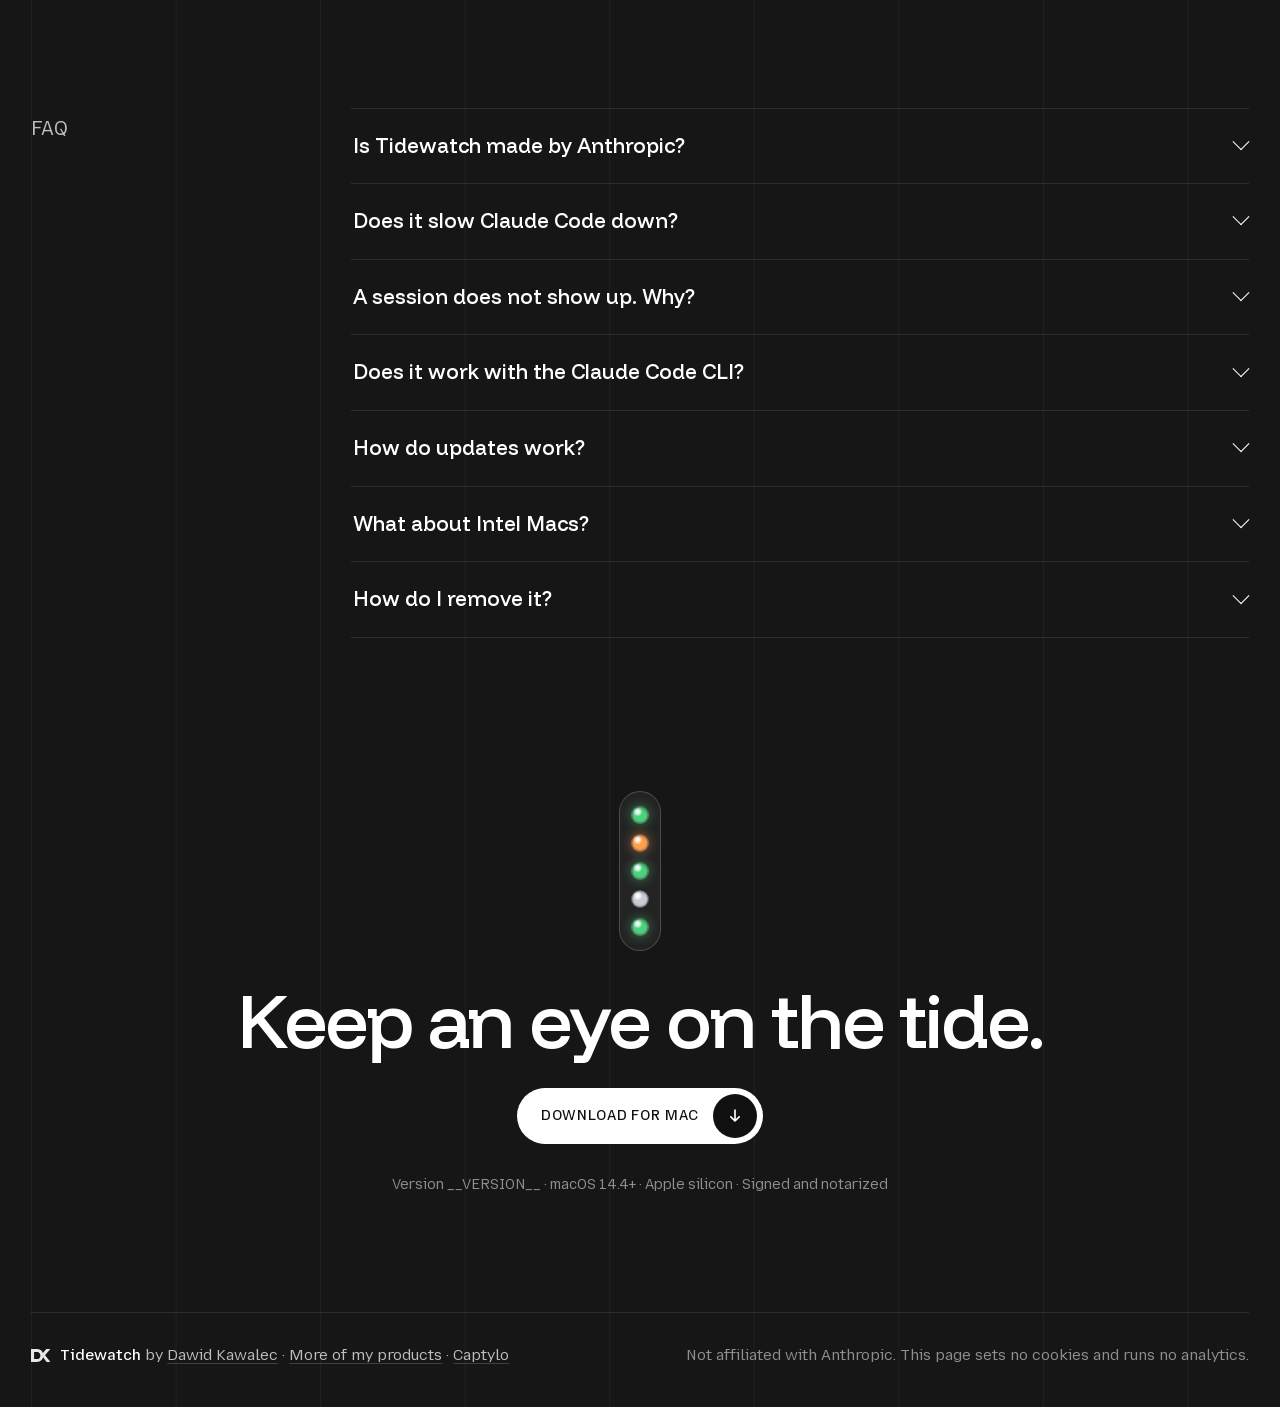
==== commit 33492319: "Re-record the page videos with the current widget - widget-demo: conversation titles, Omnira as one " ====
--- a/site/index.html
+++ b/site/index.html
@@ -83,7 +83,7 @@
         <li data-at="8.3"><span class="gem gem-working" aria-hidden="true"></span>Back to a quiet column on the edge</li>
       </ol>
       <div class="screen">
-        <video data-loop data-beats muted playsinline loop preload="auto" poster="assets/video/demo-dusk.webp" width="352" height="600"
+        <video data-loop data-beats muted playsinline loop preload="auto" poster="assets/video/demo-dusk.webp" width="402" height="600"
                aria-label="Tidewatch on a blurred desktop: a lamp appears, turns orange, the session list opens and closes again.">
           <source src="assets/video/demo-dusk.mp4" type="video/mp4">
         </video>
@@ -156,7 +156,7 @@
           <button type="button" aria-pressed="false" data-theme-video="light">Light</button>
         </div>
         <div class="screen screen-sm">
-          <video data-loop data-switch muted playsinline loop preload="metadata" poster="assets/video/demo-dark.webp" width="352" height="600"
+          <video data-loop data-switch muted playsinline loop preload="metadata" poster="assets/video/demo-dark.webp" width="402" height="600"
                  aria-label="The same cycle over a code editor, in dark or light mode.">
             <source src="assets/video/demo-dark.mp4" type="video/mp4">
           </video>
--- a/site/assets/site.css
+++ b/site/assets/site.css
@@ -109,7 +109,7 @@
   display:grid;grid-template-columns:minmax(0,1fr) auto;align-items:center;gap:clamp(24px,5vw,80px);padding:clamp(28px,4vw,64px) clamp(28px,7vw,120px) clamp(28px,4vw,64px) clamp(28px,5vw,80px);
   background:url(img/dusk.webp) center/cover no-repeat}
 .stage::before{content:"";position:absolute;inset:0;z-index:-1;background:linear-gradient(90deg,rgba(10,12,22,.78),rgba(10,12,22,.35) 55%,rgba(10,12,22,.1))}
-.screen{position:relative;width:clamp(260px,25vw,352px);aspect-ratio:352/600;border-radius:var(--r-lg);overflow:hidden;
+.screen{position:relative;width:clamp(280px,28vw,402px);aspect-ratio:402/600;border-radius:var(--r-lg);overflow:hidden;
   box-shadow:0 50px 90px -40px rgba(0,0,0,.85),0 0 0 1px rgba(255,255,255,.22);transition:transform .7s var(--spring),box-shadow .5s var(--ease)}
 .screen video{width:100%;height:100%;object-fit:cover}
 .stage:hover .screen{transform:translateY(-6px) scale(1.015);box-shadow:0 60px 110px -40px rgba(0,0,0,.9),0 0 0 1px rgba(255,255,255,.32)}
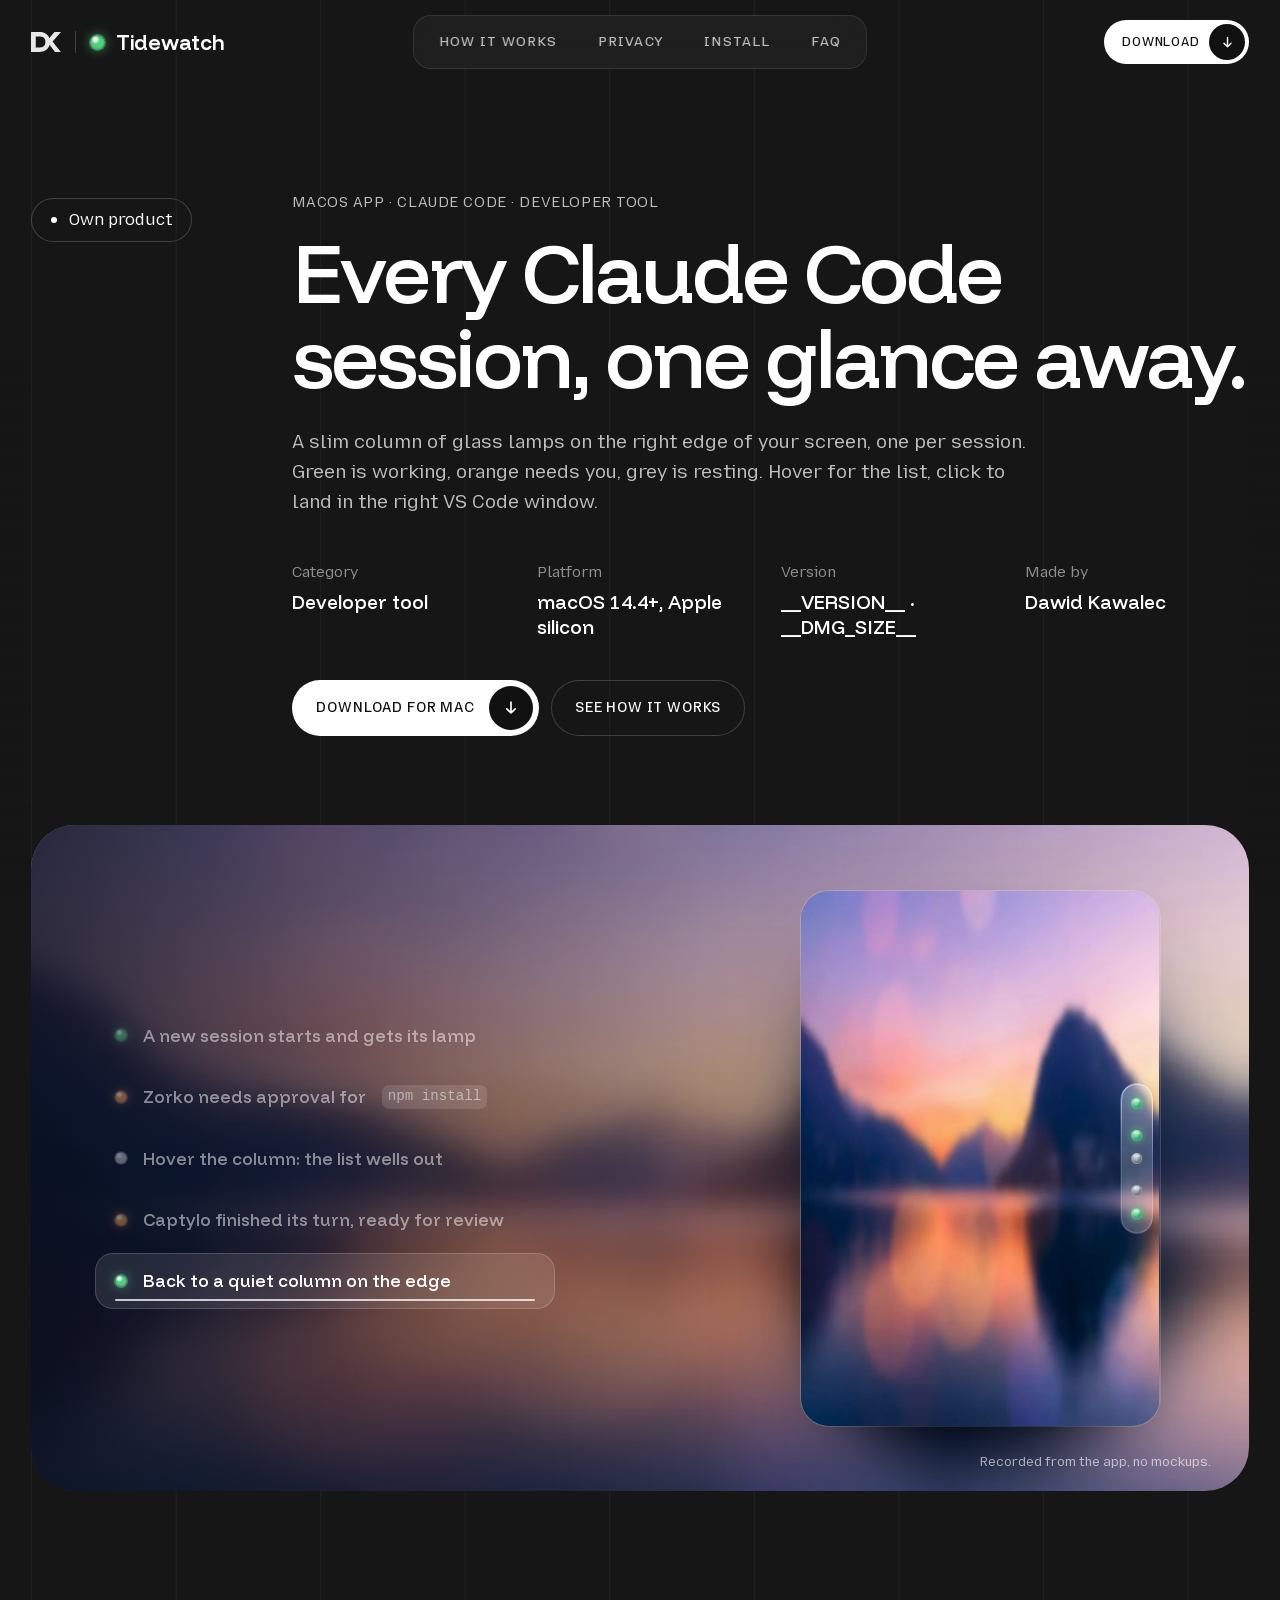
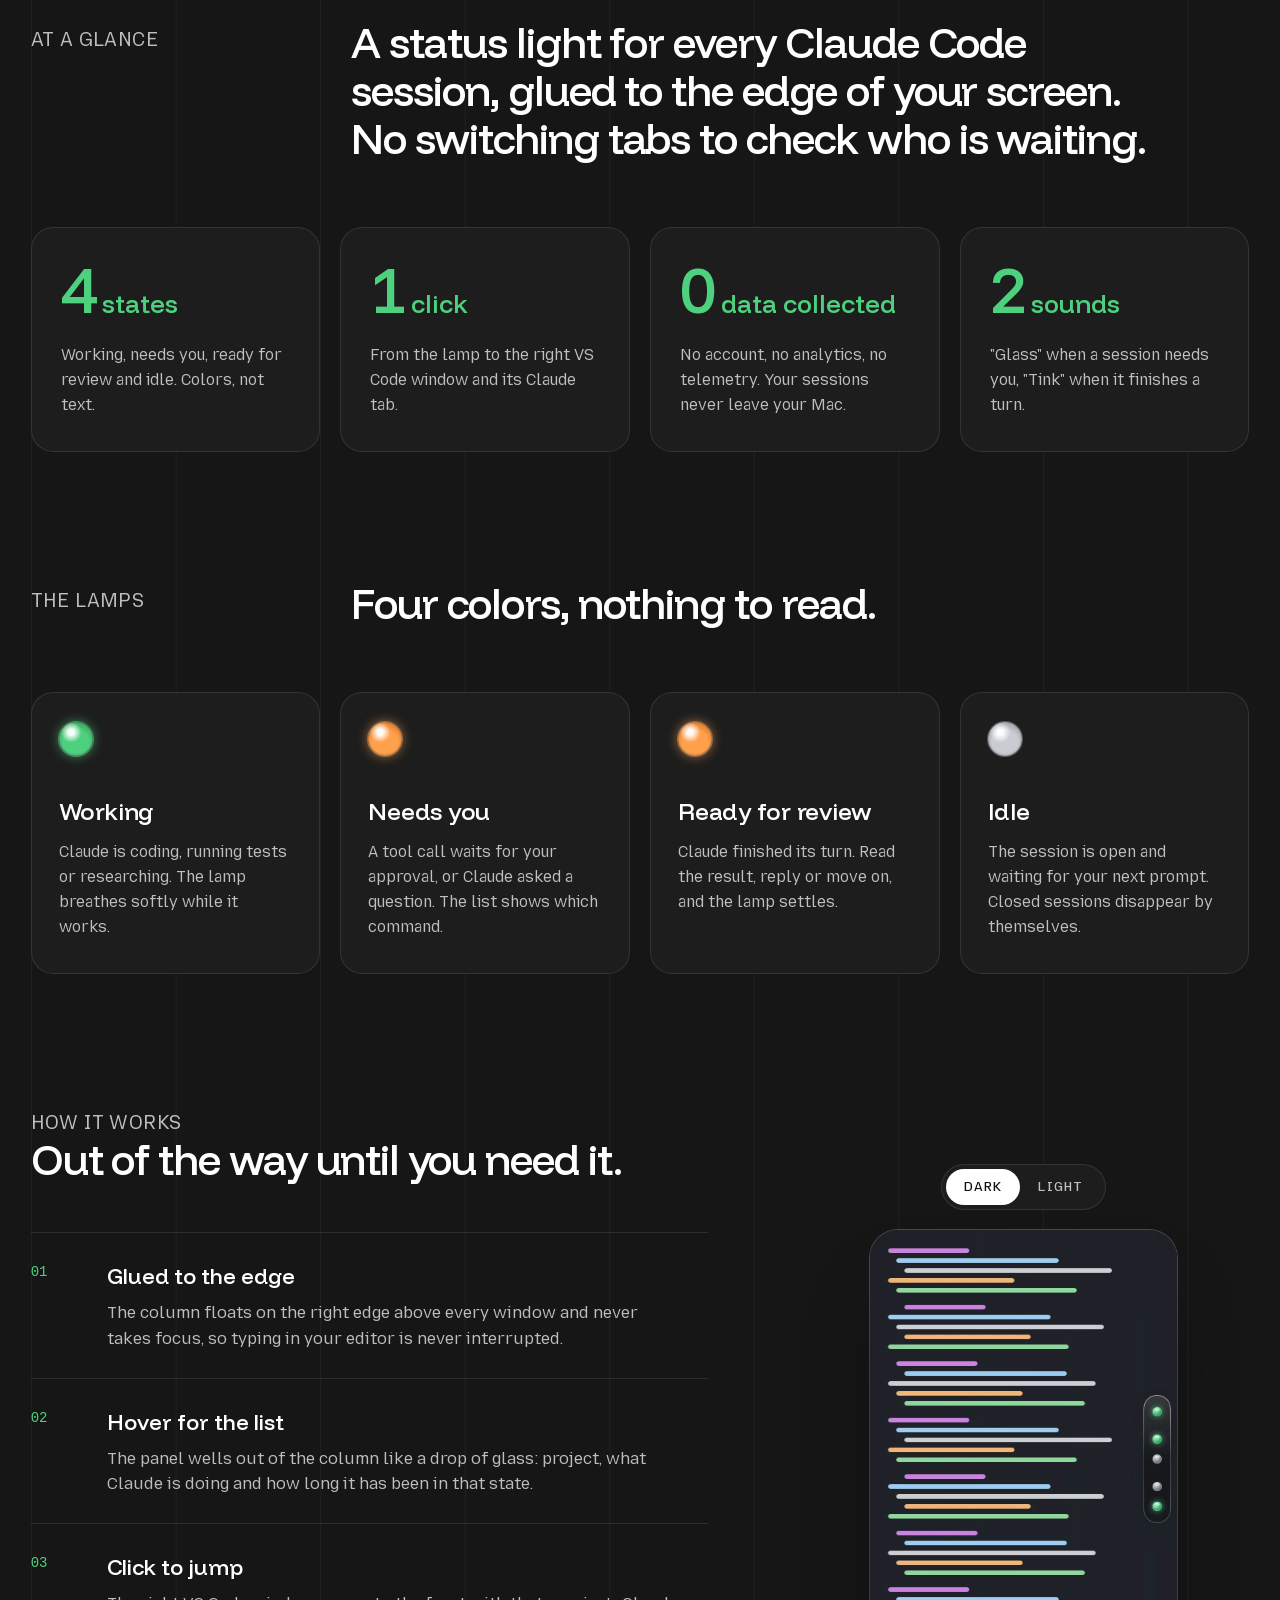
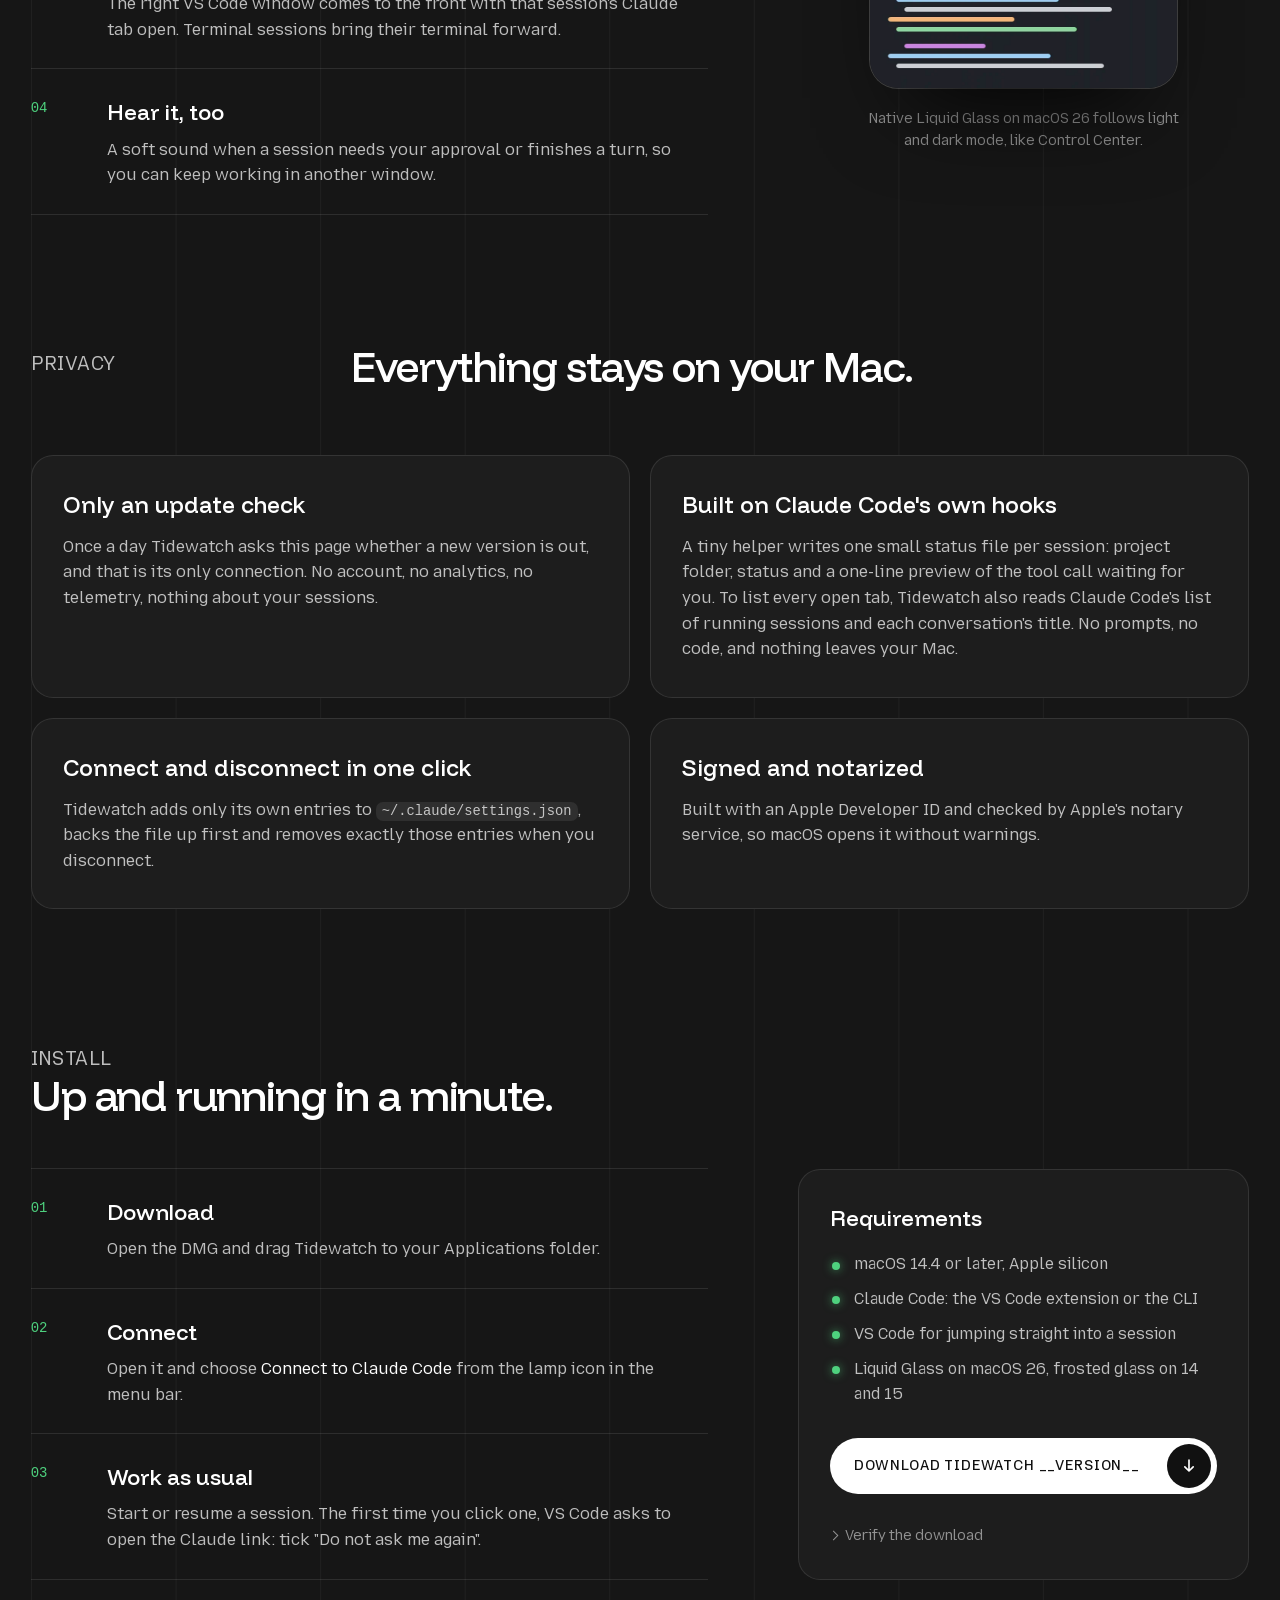
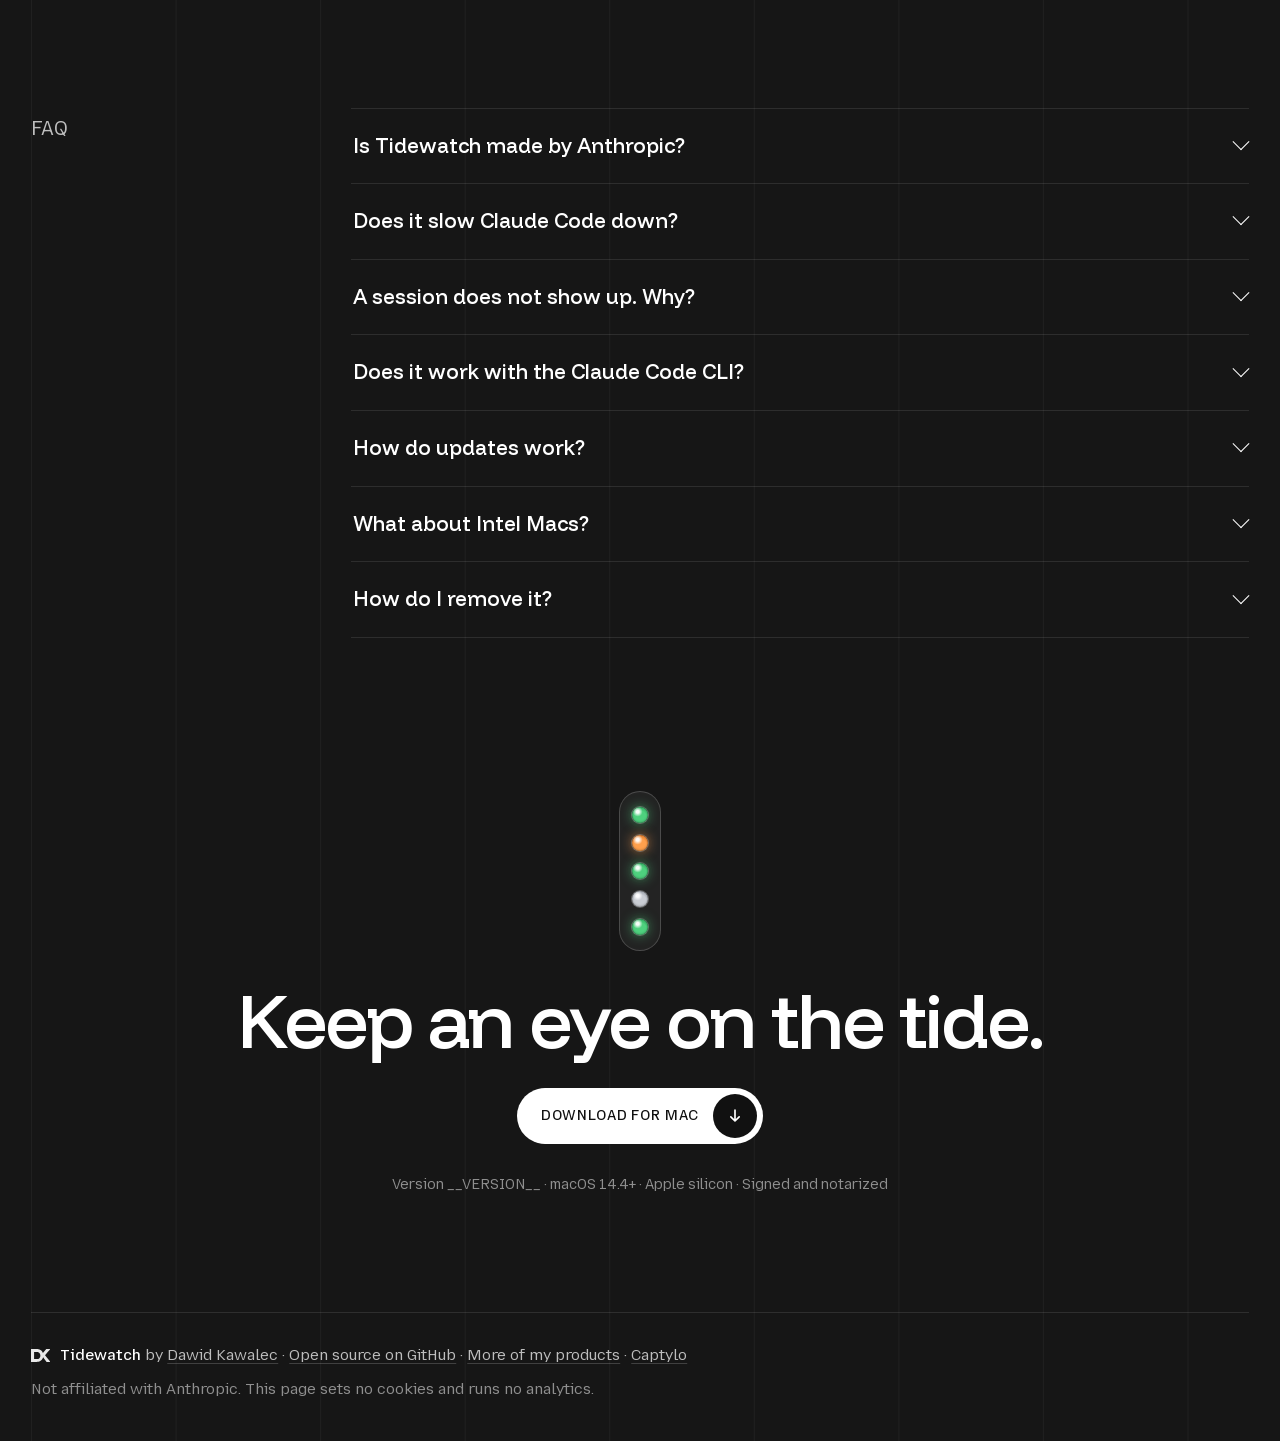
==== commit 333f0774: "Point docs and the page to the public tidewatch repo" ====
--- a/site/index.html
+++ b/site/index.html
@@ -273,7 +273,7 @@
 
 <footer class="site-footer">
   <div class="wrap footer-row">
-    <p><a class="dk dk-sm" href="https://kawalec.pl/" aria-label="Dawid Kawalec"><svg viewBox="0 0 1467 977" aria-hidden="true"><use href="#dk-mark"/></svg></a><b>Tidewatch</b> by <a href="https://kawalec.pl/">Dawid Kawalec</a> · <a href="https://kawalec.pl/#products">More of my products</a> · <a href="https://captylo.com/">Captylo</a></p>
+    <p><a class="dk dk-sm" href="https://kawalec.pl/" aria-label="Dawid Kawalec"><svg viewBox="0 0 1467 977" aria-hidden="true"><use href="#dk-mark"/></svg></a><b>Tidewatch</b> by <a href="https://kawalec.pl/">Dawid Kawalec</a> · <a href="https://github.com/dawidkawalec/tidewatch">Open source on GitHub</a> · <a href="https://kawalec.pl/#products">More of my products</a> · <a href="https://captylo.com/">Captylo</a></p>
     <p class="footer-note">Not affiliated with Anthropic. This page sets no cookies and runs no analytics.</p>
   </div>
 </footer>
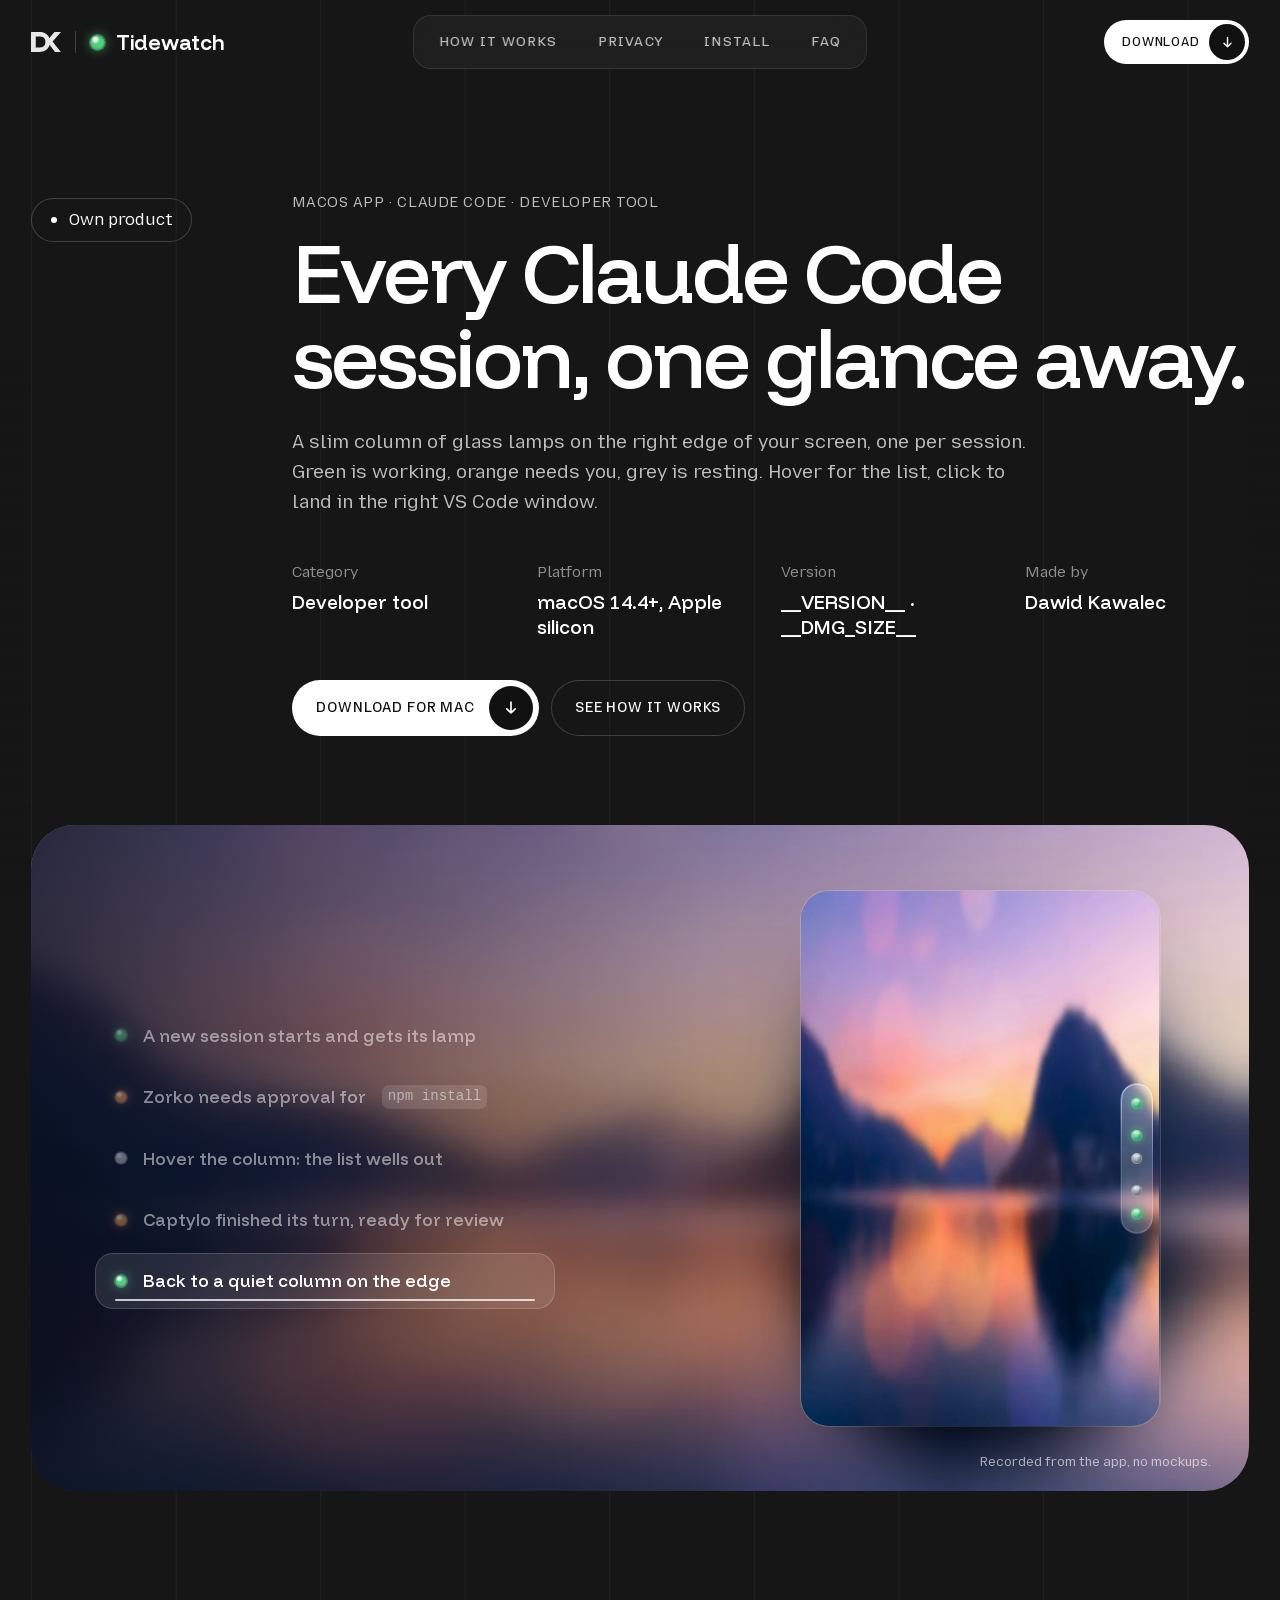
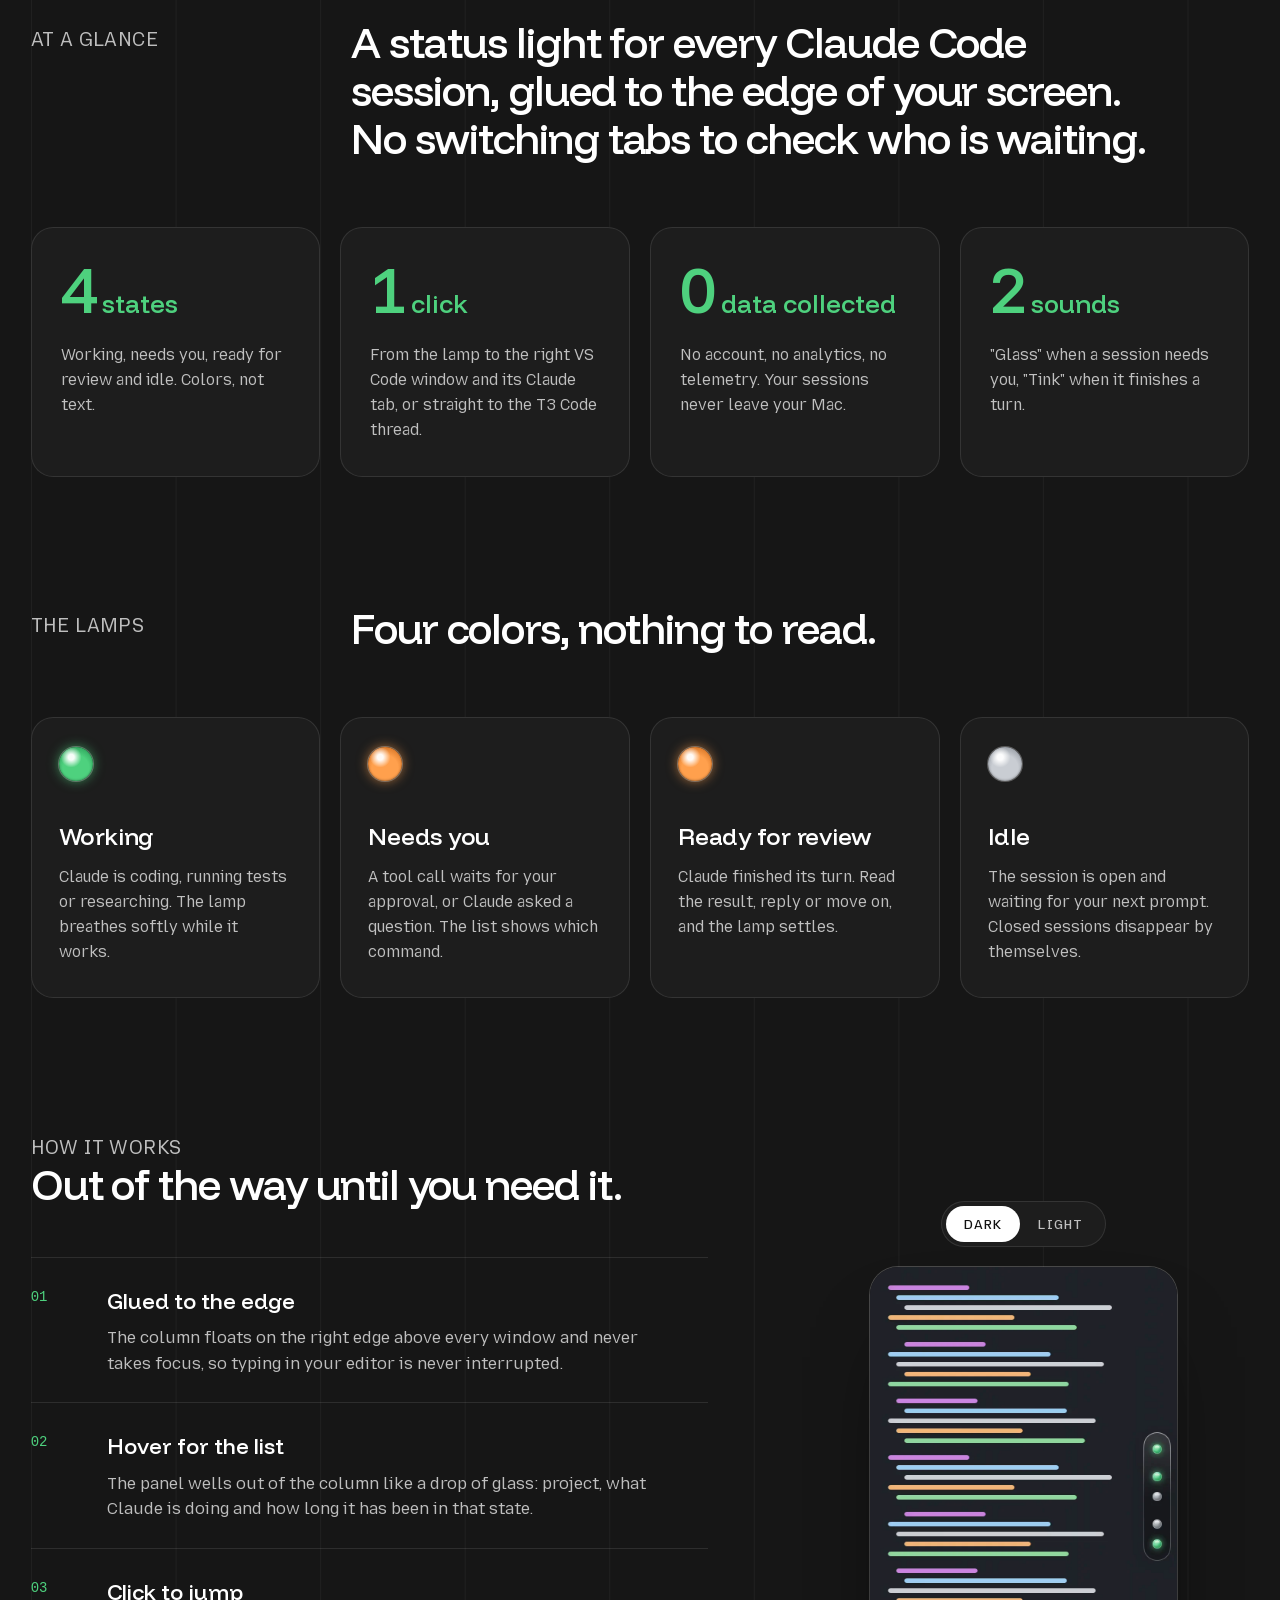
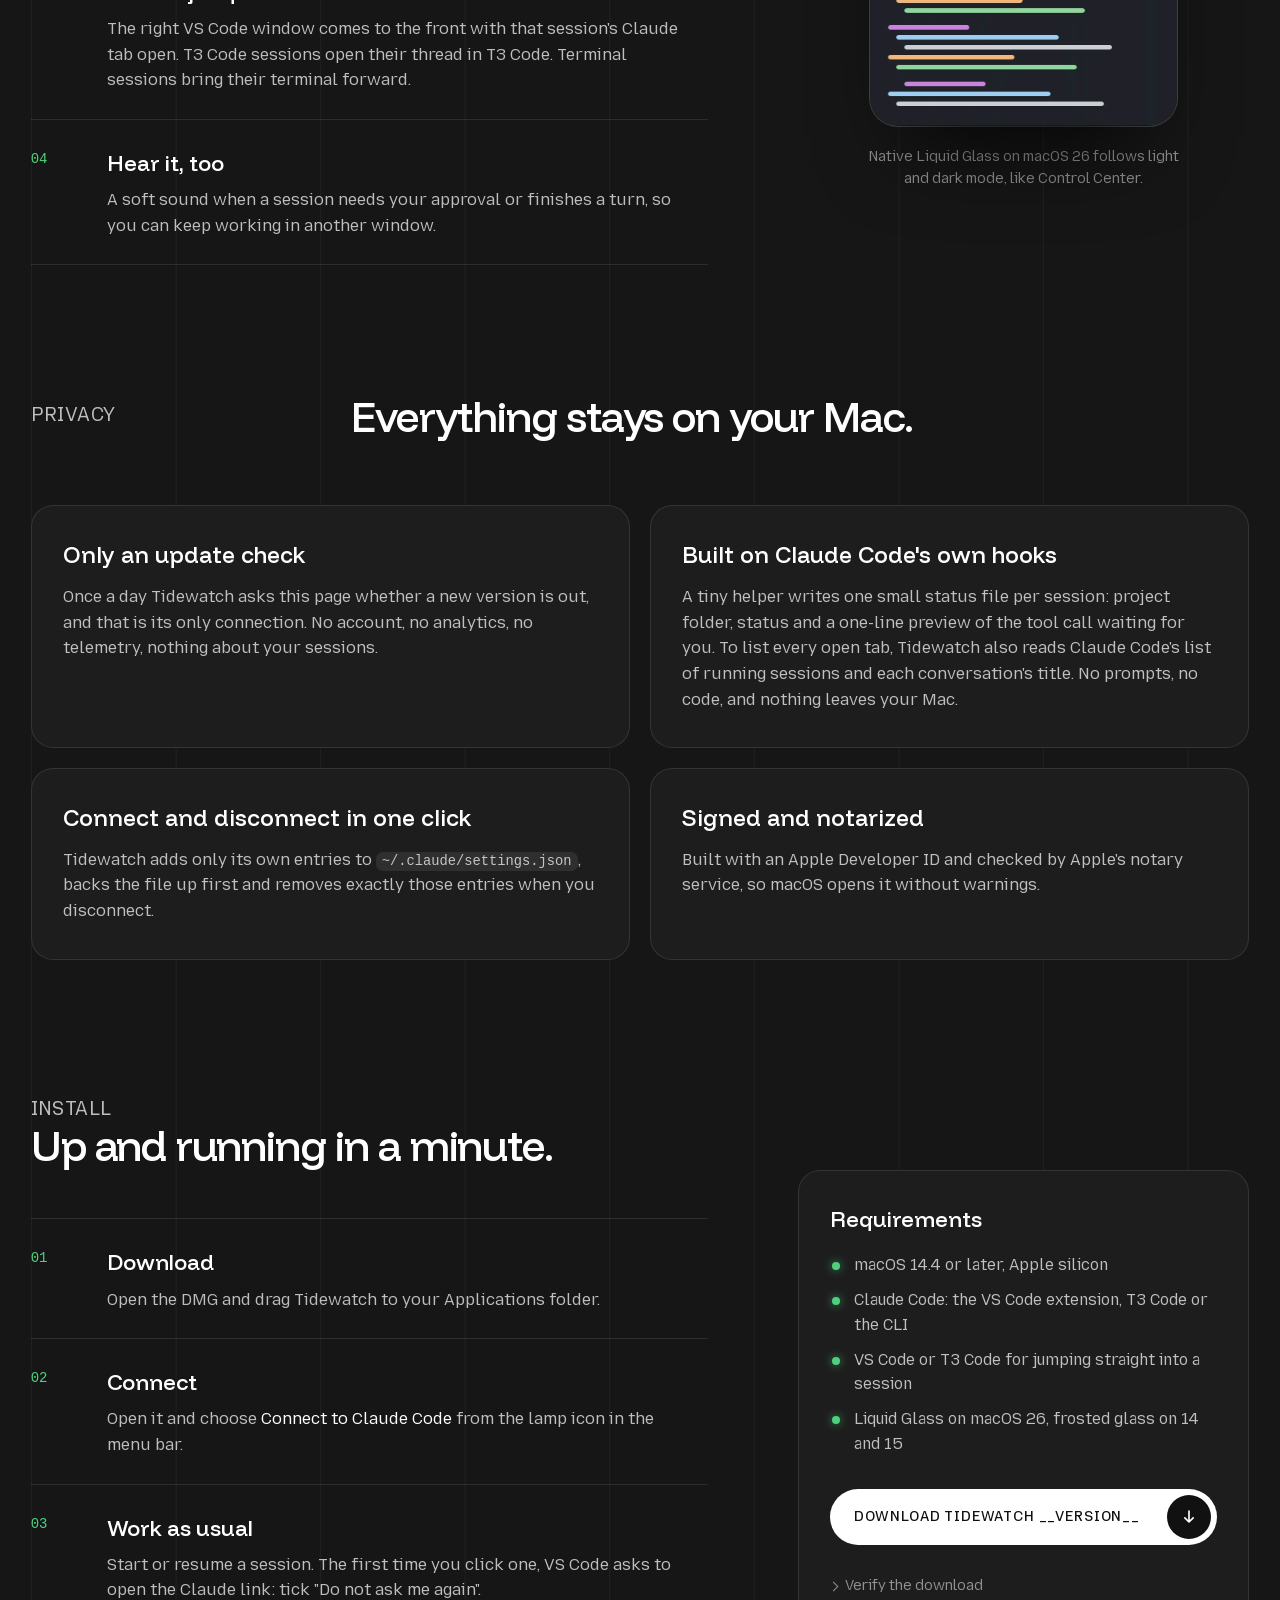
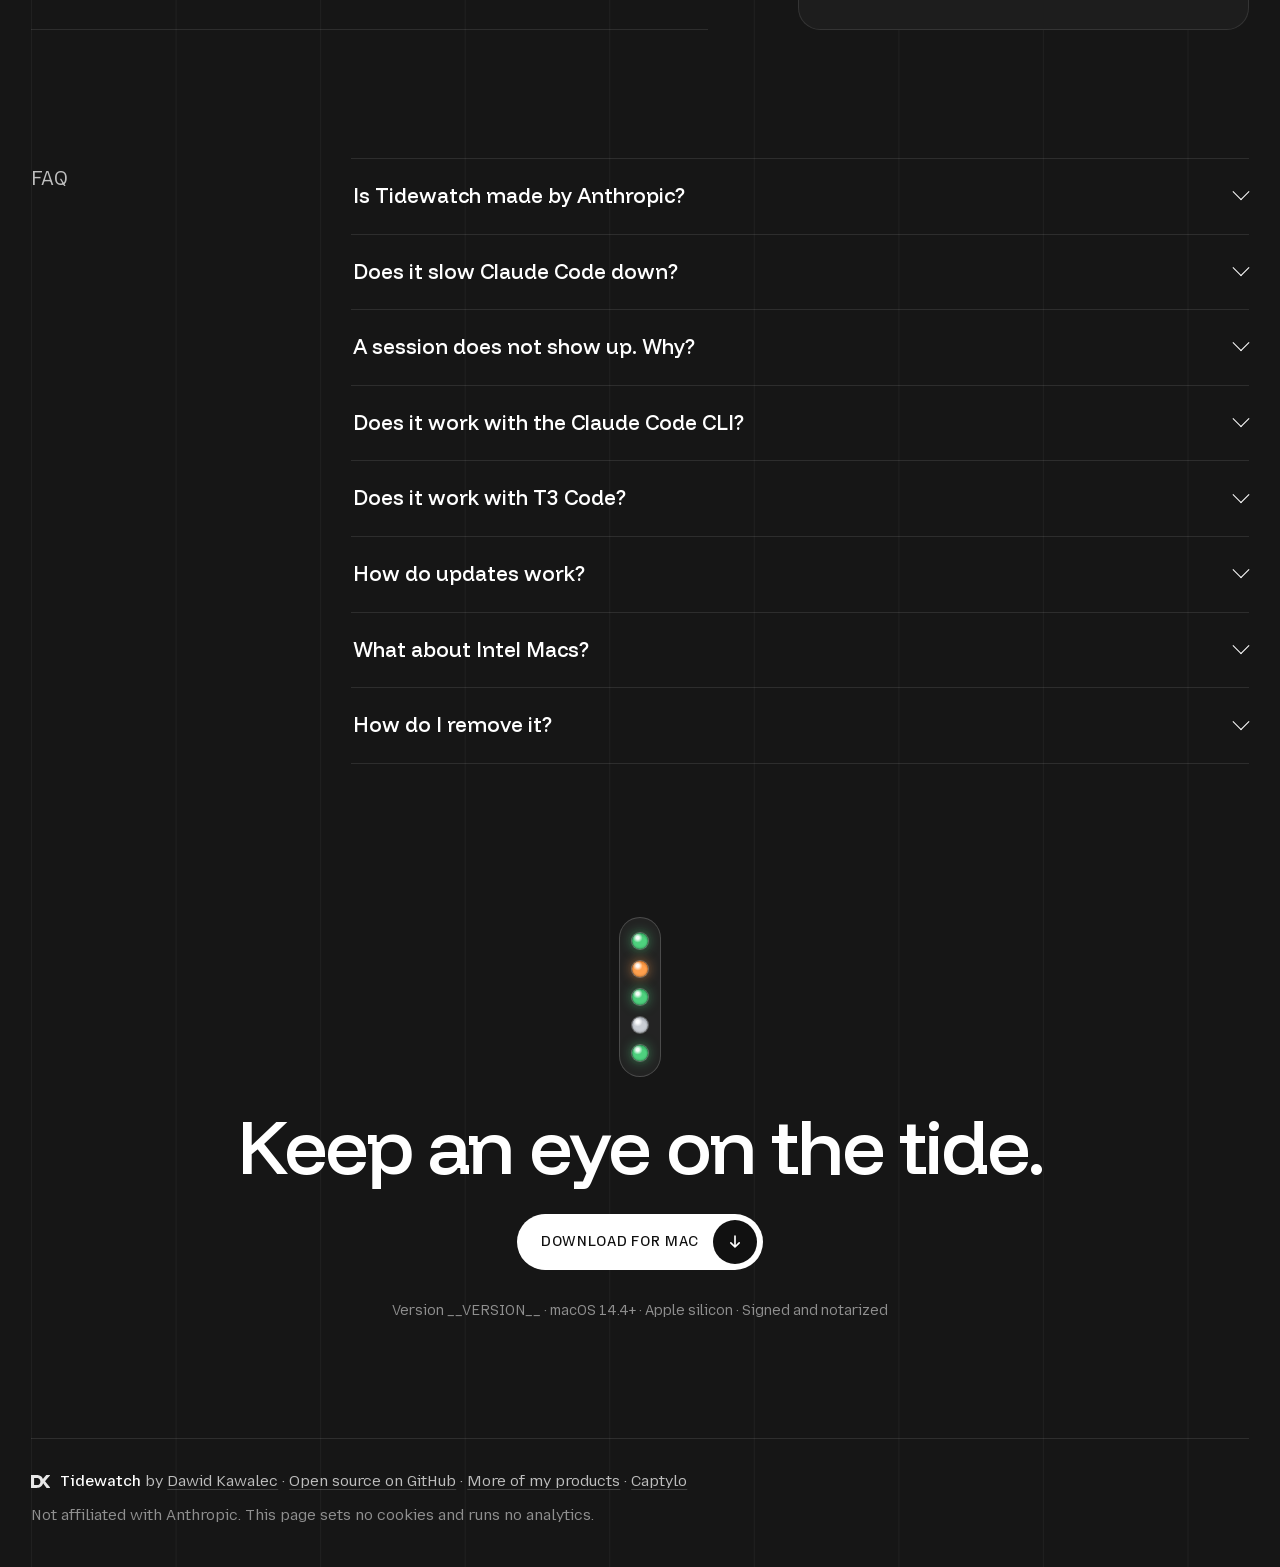
==== commit f4243967: "Version 0.5.0; download page mentions T3 Code - project.yml: MARKETING_VERSION 0.5.0 - site/index.ht" ====
--- a/site/index.html
+++ b/site/index.html
@@ -100,7 +100,7 @@
       </div>
       <ul class="stats">
         <li class="card stat" data-reveal><p class="num">4<span>states</span></p><p>Working, needs you, ready for review and idle. Colors, not text.</p></li>
-        <li class="card stat" data-reveal style="--d:.08s"><p class="num">1<span>click</span></p><p>From the lamp to the right VS Code window and its Claude tab.</p></li>
+        <li class="card stat" data-reveal style="--d:.08s"><p class="num">1<span>click</span></p><p>From the lamp to the right VS Code window and its Claude tab, or straight to the T3 Code thread.</p></li>
         <li class="card stat" data-reveal style="--d:.16s"><p class="num">0<span>data collected</span></p><p>No account, no analytics, no telemetry. Your sessions never leave your Mac.</p></li>
         <li class="card stat" data-reveal style="--d:.24s"><p class="num">2<span>sounds</span></p><p>"Glass" when a session needs you, "Tink" when it finishes a turn.</p></li>
       </ul>
@@ -146,7 +146,7 @@
         <ol class="how-list">
           <li data-reveal><span class="step">01</span><div><h3>Glued to the edge</h3><p>The column floats on the right edge above every window and never takes focus, so typing in your editor is never interrupted.</p></div></li>
           <li data-reveal style="--d:.06s"><span class="step">02</span><div><h3>Hover for the list</h3><p>The panel wells out of the column like a drop of glass: project, what Claude is doing and how long it has been in that state.</p></div></li>
-          <li data-reveal style="--d:.12s"><span class="step">03</span><div><h3>Click to jump</h3><p>The right VS Code window comes to the front with that session's Claude tab open. Terminal sessions bring their terminal forward.</p></div></li>
+          <li data-reveal style="--d:.12s"><span class="step">03</span><div><h3>Click to jump</h3><p>The right VS Code window comes to the front with that session's Claude tab open. T3 Code sessions open their thread in T3 Code. Terminal sessions bring their terminal forward.</p></div></li>
           <li data-reveal style="--d:.18s"><span class="step">04</span><div><h3>Hear it, too</h3><p>A soft sound when a session needs your approval or finishes a turn, so you can keep working in another window.</p></div></li>
         </ol>
       </div>
@@ -196,8 +196,8 @@
         <h3>Requirements</h3>
         <ul>
           <li>macOS 14.4 or later, Apple silicon</li>
-          <li>Claude Code: the VS Code extension or the CLI</li>
-          <li>VS Code for jumping straight into a session</li>
+          <li>Claude Code: the VS Code extension, T3 Code or the CLI</li>
+          <li>VS Code or T3 Code for jumping straight into a session</li>
           <li>Liquid Glass on macOS 26, frosted glass on 14 and 15</li>
         </ul>
         <a class="btn btn-light btn-wide" href="download/Tidewatch.dmg">
@@ -239,6 +239,10 @@
             <p>Yes. CLI sessions get their lamp too. A click brings Terminal, iTerm, Ghostty or Warp to the front, or opens the folder in VS Code when the session runs in VS Code's terminal.</p>
           </details>
           <details>
+            <summary>Does it work with T3 Code?</summary>
+            <p>Yes. Sessions running in T3 Code get their lamp, grouped by project like in T3's sidebar, and a click opens that exact thread in T3 Code.</p>
+          </details>
+          <details>
             <summary>How do updates work?</summary>
             <p>Tidewatch checks for a new version once a day and asks before installing it. You can also choose <em>Check for Updates…</em> in the menu bar. Every update is signed, and Tidewatch refuses one that is not.</p>
           </details>
